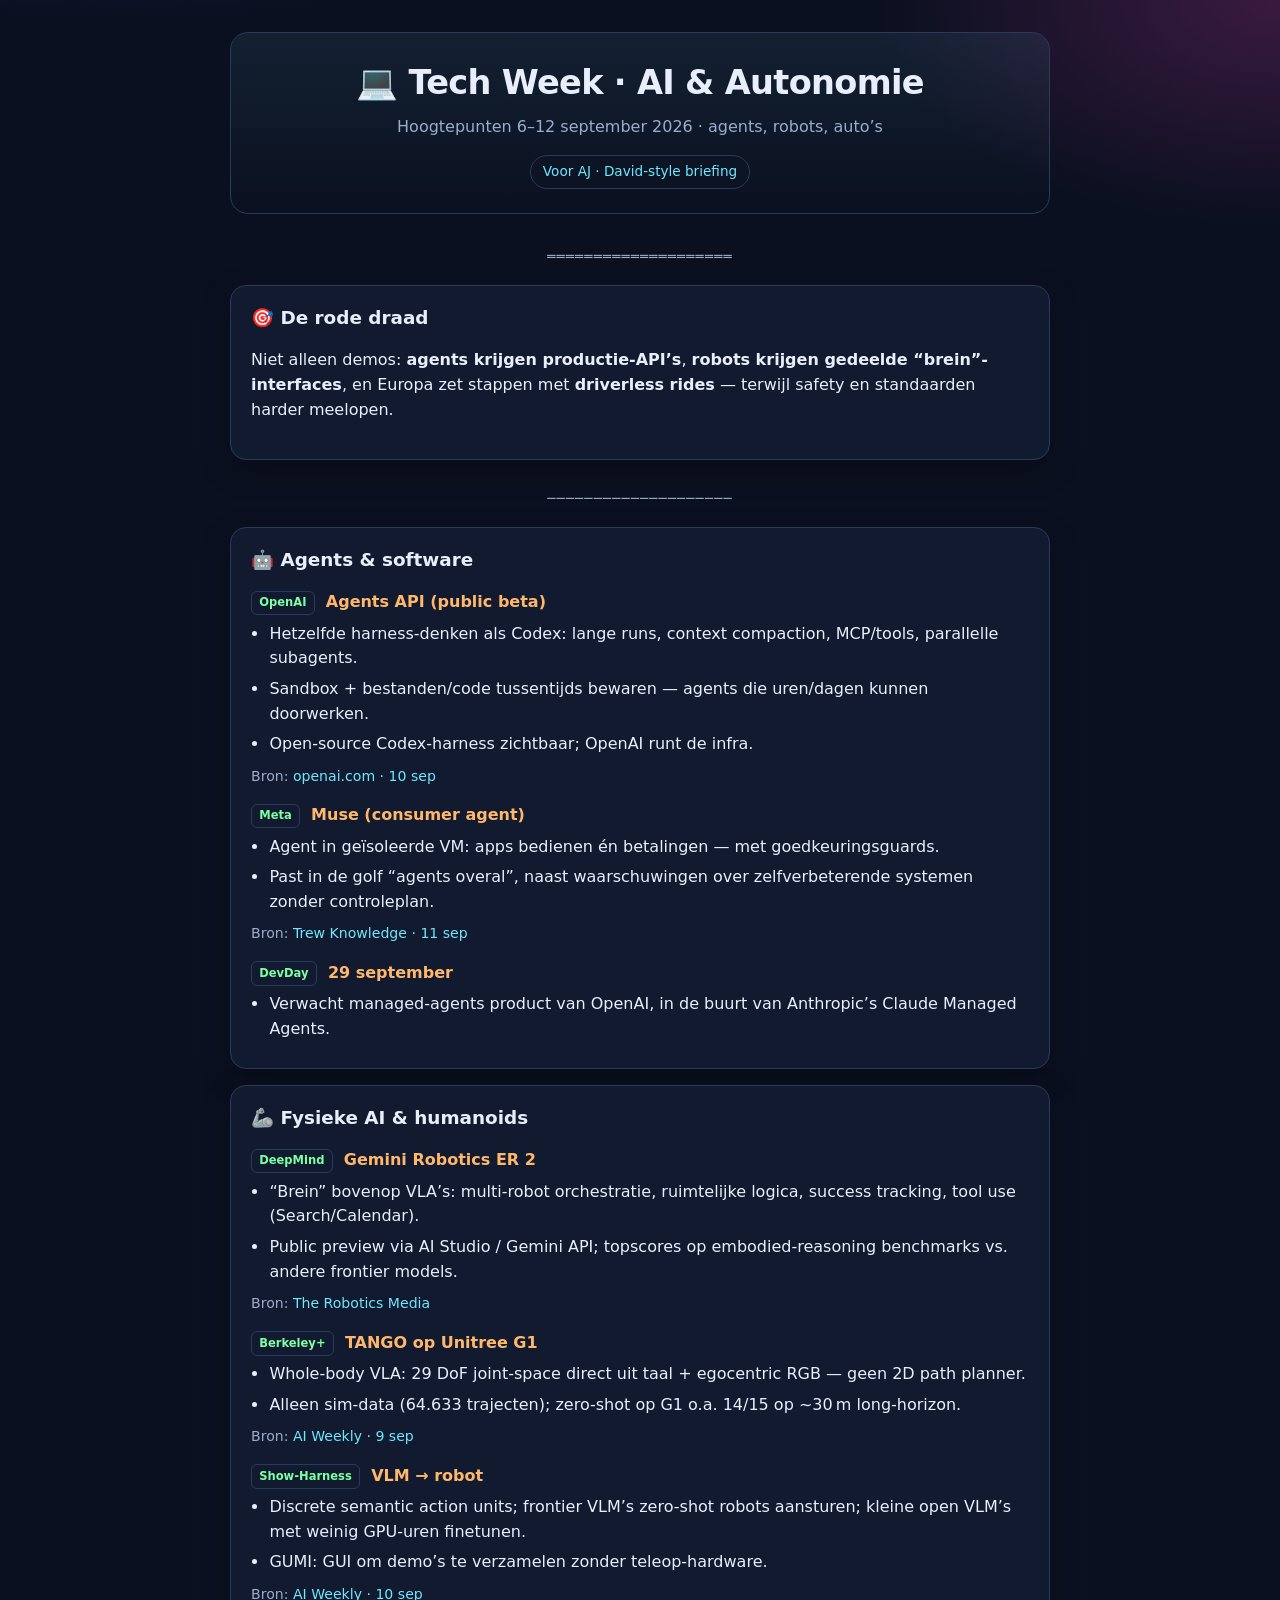
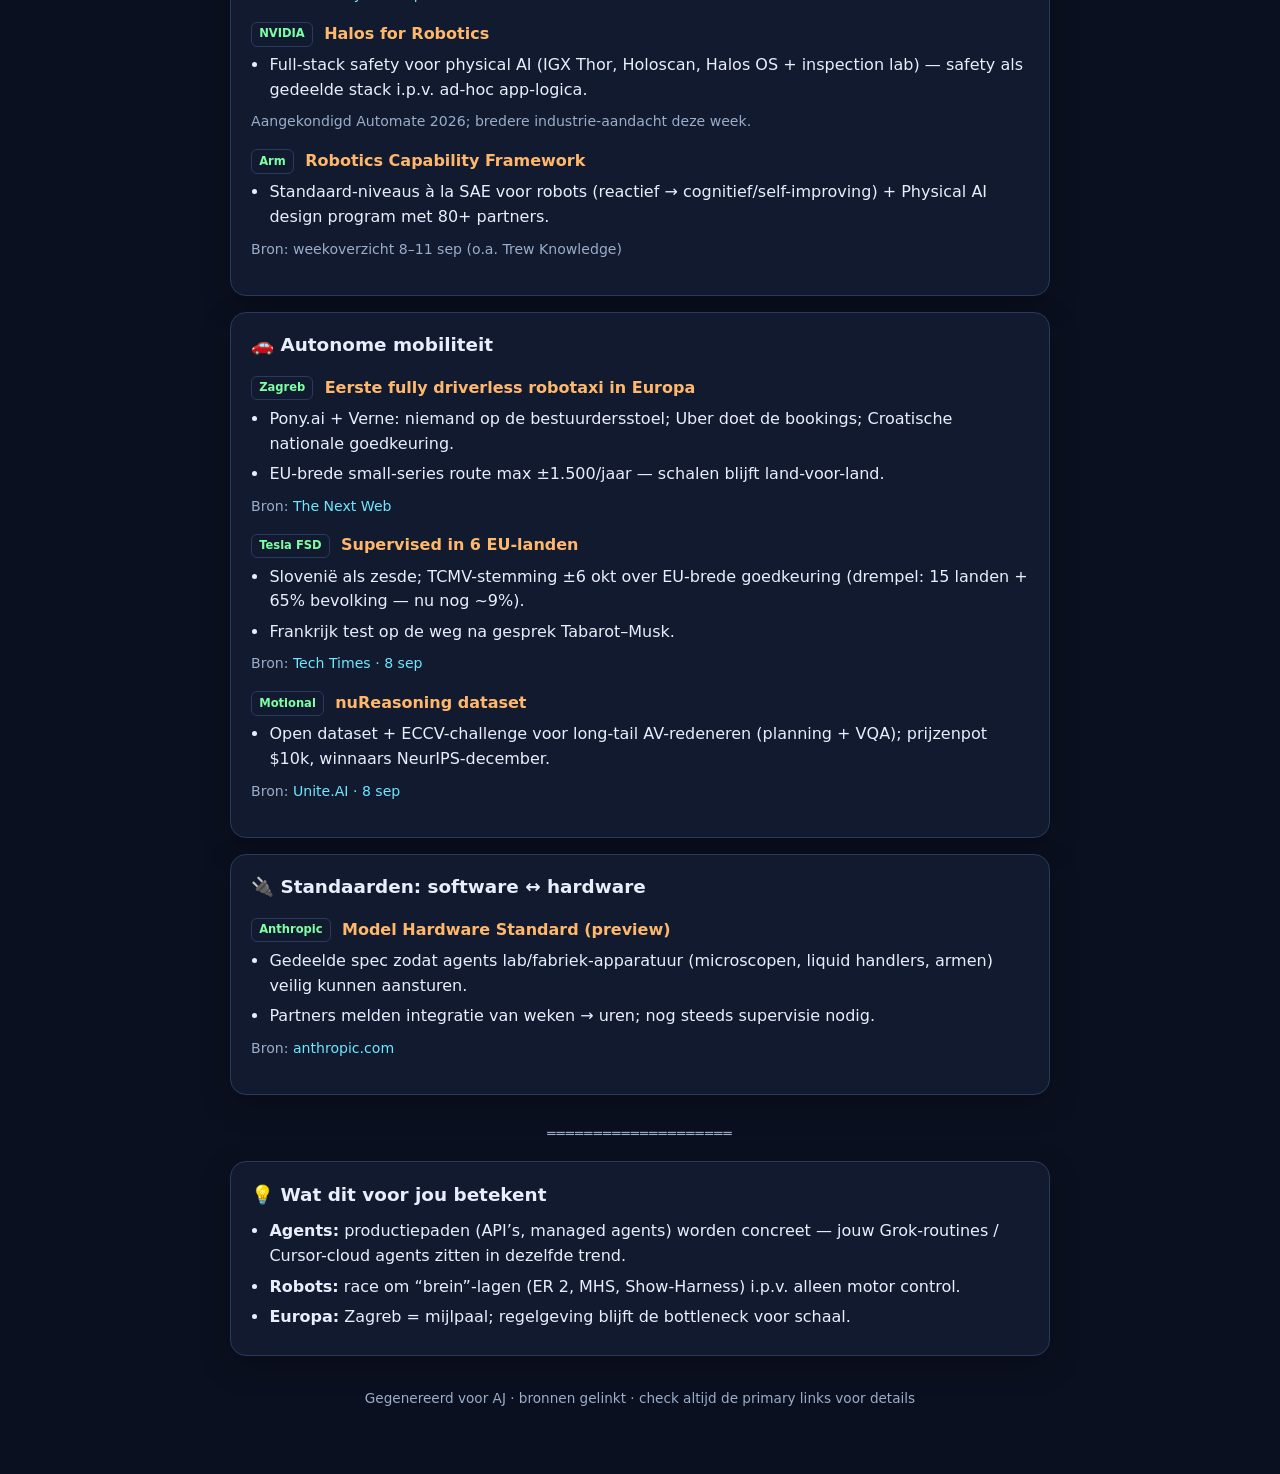
==== index.html @ 061dff33 "Add tech-week briefing page and update README with Pages URL Co-authored-by: Eagle John <ProgramTjan" ====
<!DOCTYPE html>
<html lang="nl">
<head>
  <meta charset="utf-8" />
  <meta name="viewport" content="width=device-width, initial-scale=1" />
  <title>Tech Week · AI & Autonomie · 6–12 sep 2026</title>
  <style>
    :root {
      --bg: #0b1020;
      --card: #121a2f;
      --line: #2a3a5c;
      --text: #e8eefc;
      --muted: #9aadc9;
      --accent: #6ee7ff;
      --warm: #ffb86b;
      --green: #7dffa3;
      --pink: #ff8ec8;
    }
    * { box-sizing: border-box; }
    body {
      margin: 0;
      font-family: "Segoe UI", system-ui, -apple-system, sans-serif;
      background:
        radial-gradient(1200px 600px at 10% -10%, #1a2b55 0%, transparent 55%),
        radial-gradient(900px 500px at 100% 0%, #3a1a40 0%, transparent 45%),
        var(--bg);
      color: var(--text);
      line-height: 1.55;
      padding: 2rem 1rem 4rem;
    }
    .wrap { max-width: 820px; margin: 0 auto; }
    header {
      text-align: center;
      margin-bottom: 2rem;
      padding: 1.5rem 1rem;
      border: 1px solid var(--line);
      border-radius: 18px;
      background: linear-gradient(180deg, rgba(110,231,255,.08), transparent);
    }
    header h1 {
      margin: 0 0 .4rem;
      font-size: clamp(1.5rem, 4vw, 2.1rem);
      letter-spacing: -0.02em;
    }
    header p { margin: 0; color: var(--muted); }
    .pill {
      display: inline-block;
      margin-top: .9rem;
      padding: .35rem .75rem;
      border-radius: 999px;
      border: 1px solid var(--line);
      color: var(--accent);
      font-size: .85rem;
    }
    .divider {
      text-align: center;
      color: var(--muted);
      letter-spacing: .08em;
      margin: 1.75rem 0 1.1rem;
      font-size: .85rem;
      user-select: none;
    }
    section.card {
      background: var(--card);
      border: 1px solid var(--line);
      border-radius: 16px;
      padding: 1.15rem 1.25rem 1.25rem;
      margin-bottom: 1rem;
      box-shadow: 0 10px 30px rgba(0,0,0,.25);
    }
    section.card h2 {
      margin: 0 0 .65rem;
      font-size: 1.15rem;
      display: flex;
      gap: .5rem;
      align-items: center;
    }
    section.card h3 {
      margin: 1rem 0 .35rem;
      font-size: 1rem;
      color: var(--warm);
    }
    ul { margin: .4rem 0 0; padding-left: 1.15rem; }
    li { margin: .35rem 0; }
    .meta {
      color: var(--muted);
      font-size: .88rem;
      margin-top: .55rem;
    }
    a { color: var(--accent); text-decoration: none; }
    a:hover { text-decoration: underline; }
    .tag {
      display: inline-block;
      font-size: .72rem;
      padding: .15rem .45rem;
      border-radius: 6px;
      margin-right: .35rem;
      border: 1px solid var(--line);
      color: var(--green);
      vertical-align: middle;
    }
    footer {
      margin-top: 2rem;
      text-align: center;
      color: var(--muted);
      font-size: .85rem;
    }
    .takeaway {
      border-color: rgba(110,231,255,.35);
      background: linear-gradient(135deg, rgba(110,231,255,.1), rgba(255,142,200,.06));
    }
  </style>
</head>
<body>
  <div class="wrap">
    <header>
      <h1>💻 Tech Week · AI & Autonomie</h1>
      <p>Hoogtepunten 6–12 september 2026 · agents, robots, auto’s</p>
      <div class="pill">Voor AJ · David-style briefing</div>
    </header>

    <div class="divider">════════════════════</div>

    <section class="card takeaway">
      <h2>🎯 De rode draad</h2>
      <p>Niet alleen demos: <strong>agents krijgen productie-API’s</strong>, <strong>robots krijgen gedeelde “brein”-interfaces</strong>, en Europa zet stappen met <strong>driverless rides</strong> — terwijl safety en standaarden harder meelopen.</p>
    </section>

    <div class="divider">────────────────────</div>

    <section class="card">
      <h2>🤖 Agents & software</h2>

      <h3><span class="tag">OpenAI</span> Agents API (public beta)</h3>
      <ul>
        <li>Hetzelfde harness-denken als Codex: lange runs, context compaction, MCP/tools, parallelle subagents.</li>
        <li>Sandbox + bestanden/code tussentijds bewaren — agents die uren/dagen kunnen doorwerken.</li>
        <li>Open-source Codex-harness zichtbaar; OpenAI runt de infra.</li>
      </ul>
      <p class="meta">Bron: <a href="https://openai.com/index/introducing-the-agents-api/" target="_blank" rel="noopener">openai.com · 10 sep</a></p>

      <h3><span class="tag">Meta</span> Muse (consumer agent)</h3>
      <ul>
        <li>Agent in geïsoleerde VM: apps bedienen én betalingen — met goedkeuringsguards.</li>
        <li>Past in de golf “agents overal”, naast waarschuwingen over zelfverbeterende systemen zonder controleplan.</li>
      </ul>
      <p class="meta">Bron: <a href="https://trewknowledge.com/2026/09/11/ai-this-week-agents-everywhere-and-the-people-warning-about-them/" target="_blank" rel="noopener">Trew Knowledge · 11 sep</a></p>

      <h3><span class="tag">DevDay</span> 29 september</h3>
      <ul>
        <li>Verwacht managed-agents product van OpenAI, in de buurt van Anthropic’s Claude Managed Agents.</li>
      </ul>
    </section>

    <section class="card">
      <h2>🦾 Fysieke AI & humanoids</h2>

      <h3><span class="tag">DeepMind</span> Gemini Robotics ER 2</h3>
      <ul>
        <li>“Brein” bovenop VLA’s: multi-robot orchestratie, ruimtelijke logica, success tracking, tool use (Search/Calendar).</li>
        <li>Public preview via AI Studio / Gemini API; topscores op embodied-reasoning benchmarks vs. andere frontier models.</li>
      </ul>
      <p class="meta">Bron: <a href="https://theroboticsmedia.com/article/google-deepmind-gemini-robotics-er-2-embodied-reasoning-multi-robot-orchestration-september-2026" target="_blank" rel="noopener">The Robotics Media</a></p>

      <h3><span class="tag">Berkeley+</span> TANGO op Unitree G1</h3>
      <ul>
        <li>Whole-body VLA: 29 DoF joint-space direct uit taal + egocentric RGB — geen 2D path planner.</li>
        <li>Alleen sim-data (64.633 trajecten); zero-shot op G1 o.a. 14/15 op ~30 m long-horizon.</li>
      </ul>
      <p class="meta">Bron: <a href="https://aiweekly.co/alerts/berkeleys-tango-ships-29-dof-humanoid-vla-on-unitree-g1" target="_blank" rel="noopener">AI Weekly · 9 sep</a></p>

      <h3><span class="tag">Show-Harness</span> VLM → robot</h3>
      <ul>
        <li>Discrete semantic action units; frontier VLM’s zero-shot robots aansturen; kleine open VLM’s met weinig GPU-uren finetunen.</li>
        <li>GUMI: GUI om demo’s te verzamelen zonder teleop-hardware.</li>
      </ul>
      <p class="meta">Bron: <a href="https://aiweekly.co/alerts/show-harness-lets-frontier-vlms-drive-robots-zero-shot" target="_blank" rel="noopener">AI Weekly · 10 sep</a></p>

      <h3><span class="tag">NVIDIA</span> Halos for Robotics</h3>
      <ul>
        <li>Full-stack safety voor physical AI (IGX Thor, Holoscan, Halos OS + inspection lab) — safety als gedeelde stack i.p.v. ad-hoc app-logica.</li>
      </ul>
      <p class="meta">Aangekondigd Automate 2026; bredere industrie-aandacht deze week.</p>

      <h3><span class="tag">Arm</span> Robotics Capability Framework</h3>
      <ul>
        <li>Standaard-niveaus à la SAE voor robots (reactief → cognitief/self-improving) + Physical AI design program met 80+ partners.</li>
      </ul>
      <p class="meta">Bron: weekoverzicht 8–11 sep (o.a. Trew Knowledge)</p>
    </section>

    <section class="card">
      <h2>🚗 Autonome mobiliteit</h2>

      <h3><span class="tag">Zagreb</span> Eerste fully driverless robotaxi in Europa</h3>
      <ul>
        <li>Pony.ai + Verne: niemand op de bestuurdersstoel; Uber doet de bookings; Croatische nationale goedkeuring.</li>
        <li>EU-brede small-series route max ±1.500/jaar — schalen blijft land-voor-land.</li>
      </ul>
      <p class="meta">Bron: <a href="https://thenextweb.com/news/europes-first-truly-driverless-robotaxi-is-running-in-croatia-on-chinese-software" target="_blank" rel="noopener">The Next Web</a></p>

      <h3><span class="tag">Tesla FSD</span> Supervised in 6 EU-landen</h3>
      <ul>
        <li>Slovenië als zesde; TCMV-stemming ±6 okt over EU-brede goedkeuring (drempel: 15 landen + 65% bevolking — nu nog ~9%).</li>
        <li>Frankrijk test op de weg na gesprek Tabarot–Musk.</li>
      </ul>
      <p class="meta">Bron: <a href="https://www.techtimes.com/articles/327034/20260908/tesla-full-self-driving-clears-six-eu-nations-speed-offset-fight-could-kill-october-vote.htm" target="_blank" rel="noopener">Tech Times · 8 sep</a></p>

      <h3><span class="tag">Motional</span> nuReasoning dataset</h3>
      <ul>
        <li>Open dataset + ECCV-challenge voor long-tail AV-redeneren (planning + VQA); prijzenpot $10k, winnaars NeurIPS-december.</li>
      </ul>
      <p class="meta">Bron: <a href="https://www.unite.ai/motional-releases-nureasoning-dataset-and-launches-eccv-challenge/" target="_blank" rel="noopener">Unite.AI · 8 sep</a></p>
    </section>

    <section class="card">
      <h2>🔌 Standaarden: software ↔ hardware</h2>
      <h3><span class="tag">Anthropic</span> Model Hardware Standard (preview)</h3>
      <ul>
        <li>Gedeelde spec zodat agents lab/fabriek-apparatuur (microscopen, liquid handlers, armen) veilig kunnen aansturen.</li>
        <li>Partners melden integratie van weken → uren; nog steeds supervisie nodig.</li>
      </ul>
      <p class="meta">Bron: <a href="https://www.anthropic.com/news/model-hardware-standard-research-preview" target="_blank" rel="noopener">anthropic.com</a></p>
    </section>

    <div class="divider">════════════════════</div>

    <section class="card takeaway">
      <h2>💡 Wat dit voor jou betekent</h2>
      <ul>
        <li><strong>Agents:</strong> productiepaden (API’s, managed agents) worden concreet — jouw Grok-routines / Cursor-cloud agents zitten in dezelfde trend.</li>
        <li><strong>Robots:</strong> race om “brein”-lagen (ER 2, MHS, Show-Harness) i.p.v. alleen motor control.</li>
        <li><strong>Europa:</strong> Zagreb = mijlpaal; regelgeving blijft de bottleneck voor schaal.</li>
      </ul>
    </section>

    <footer>
      Gegenereerd voor AJ · bronnen gelinkt · check altijd de primary links voor details
    </footer>
  </div>
</body>
</html>
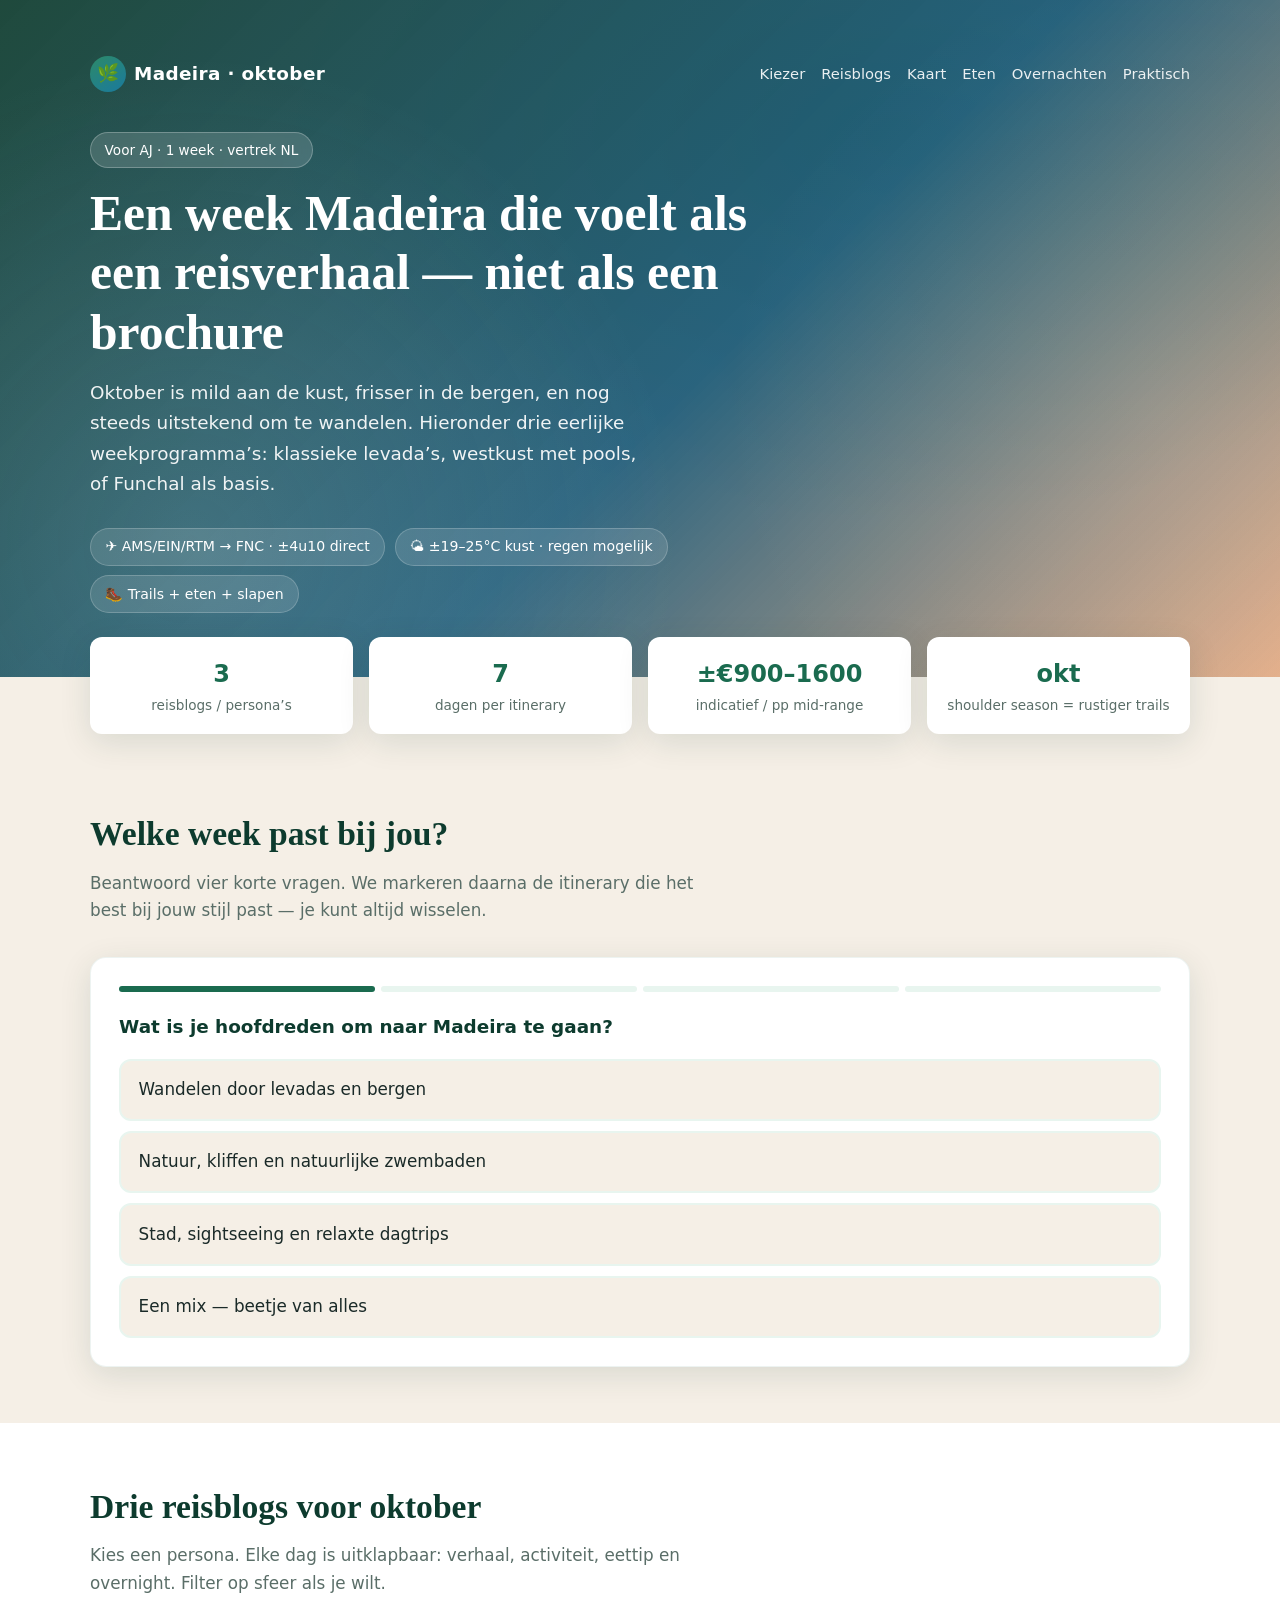
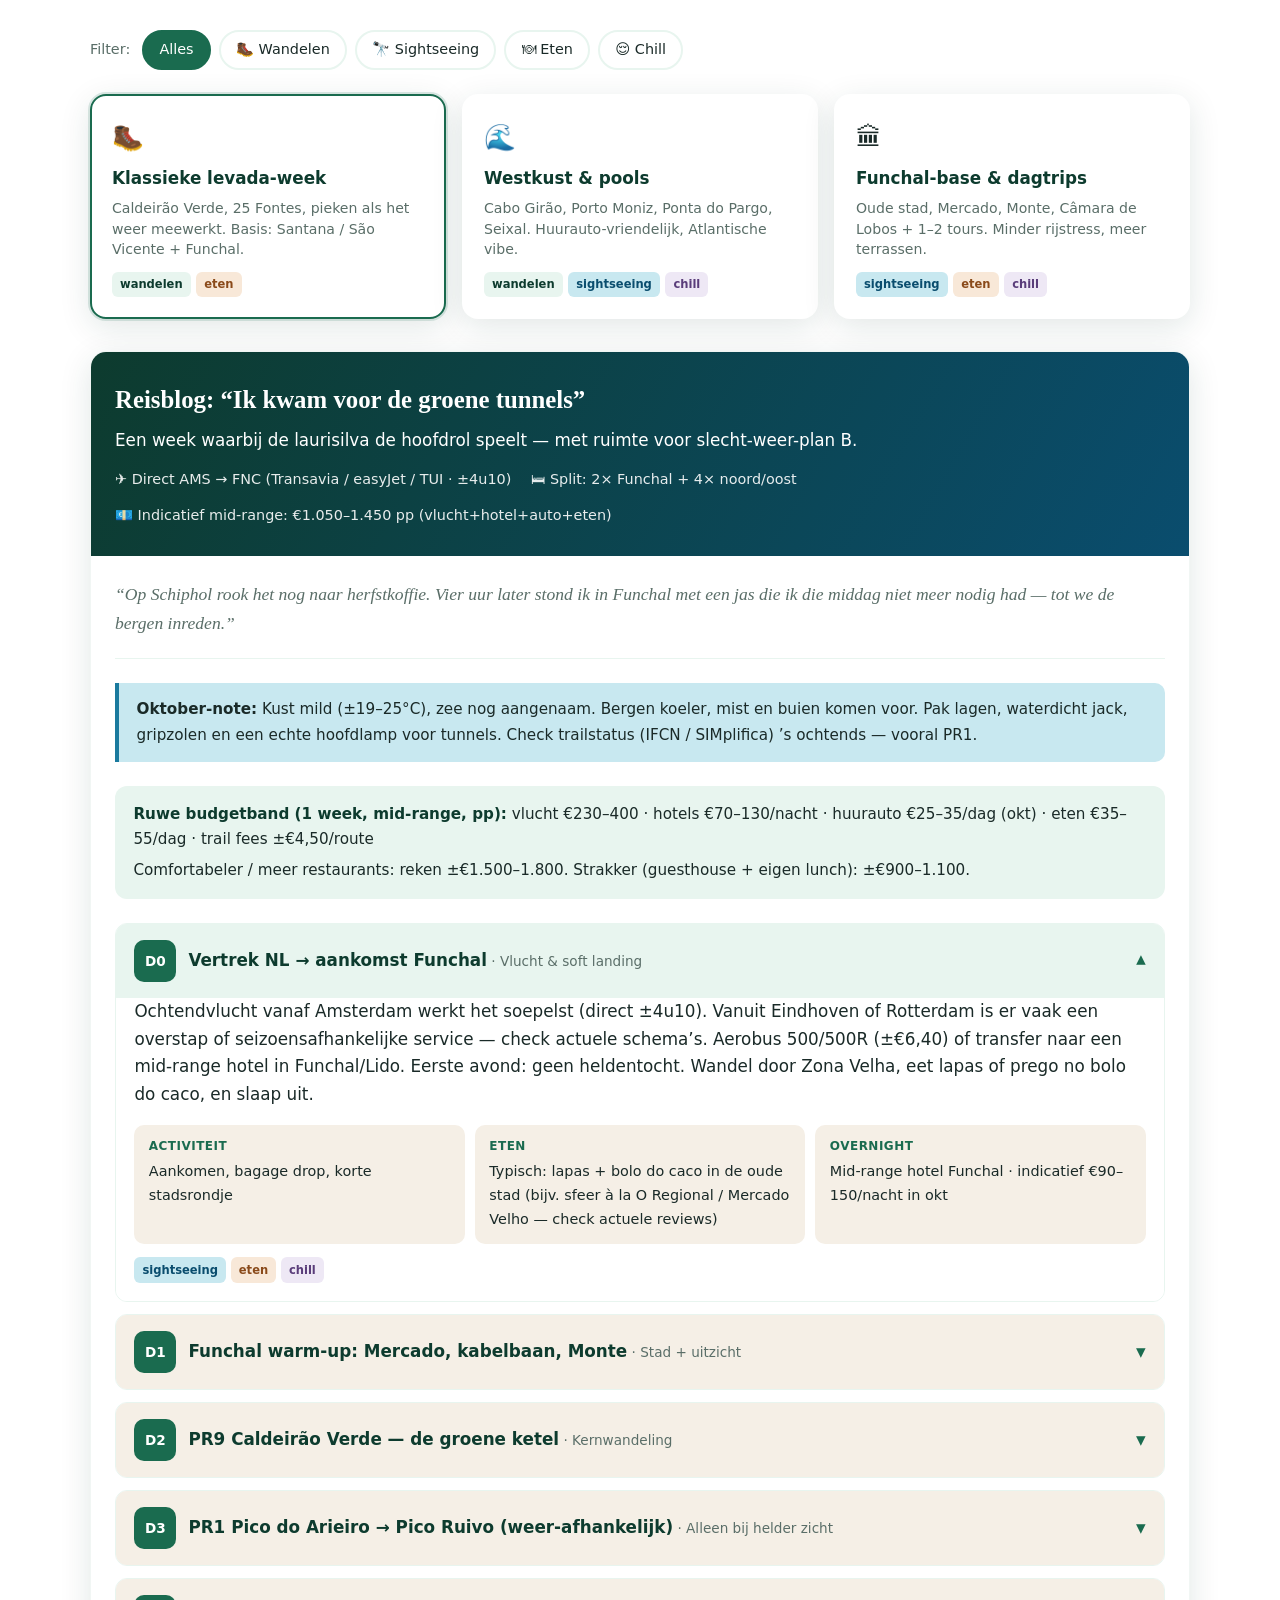
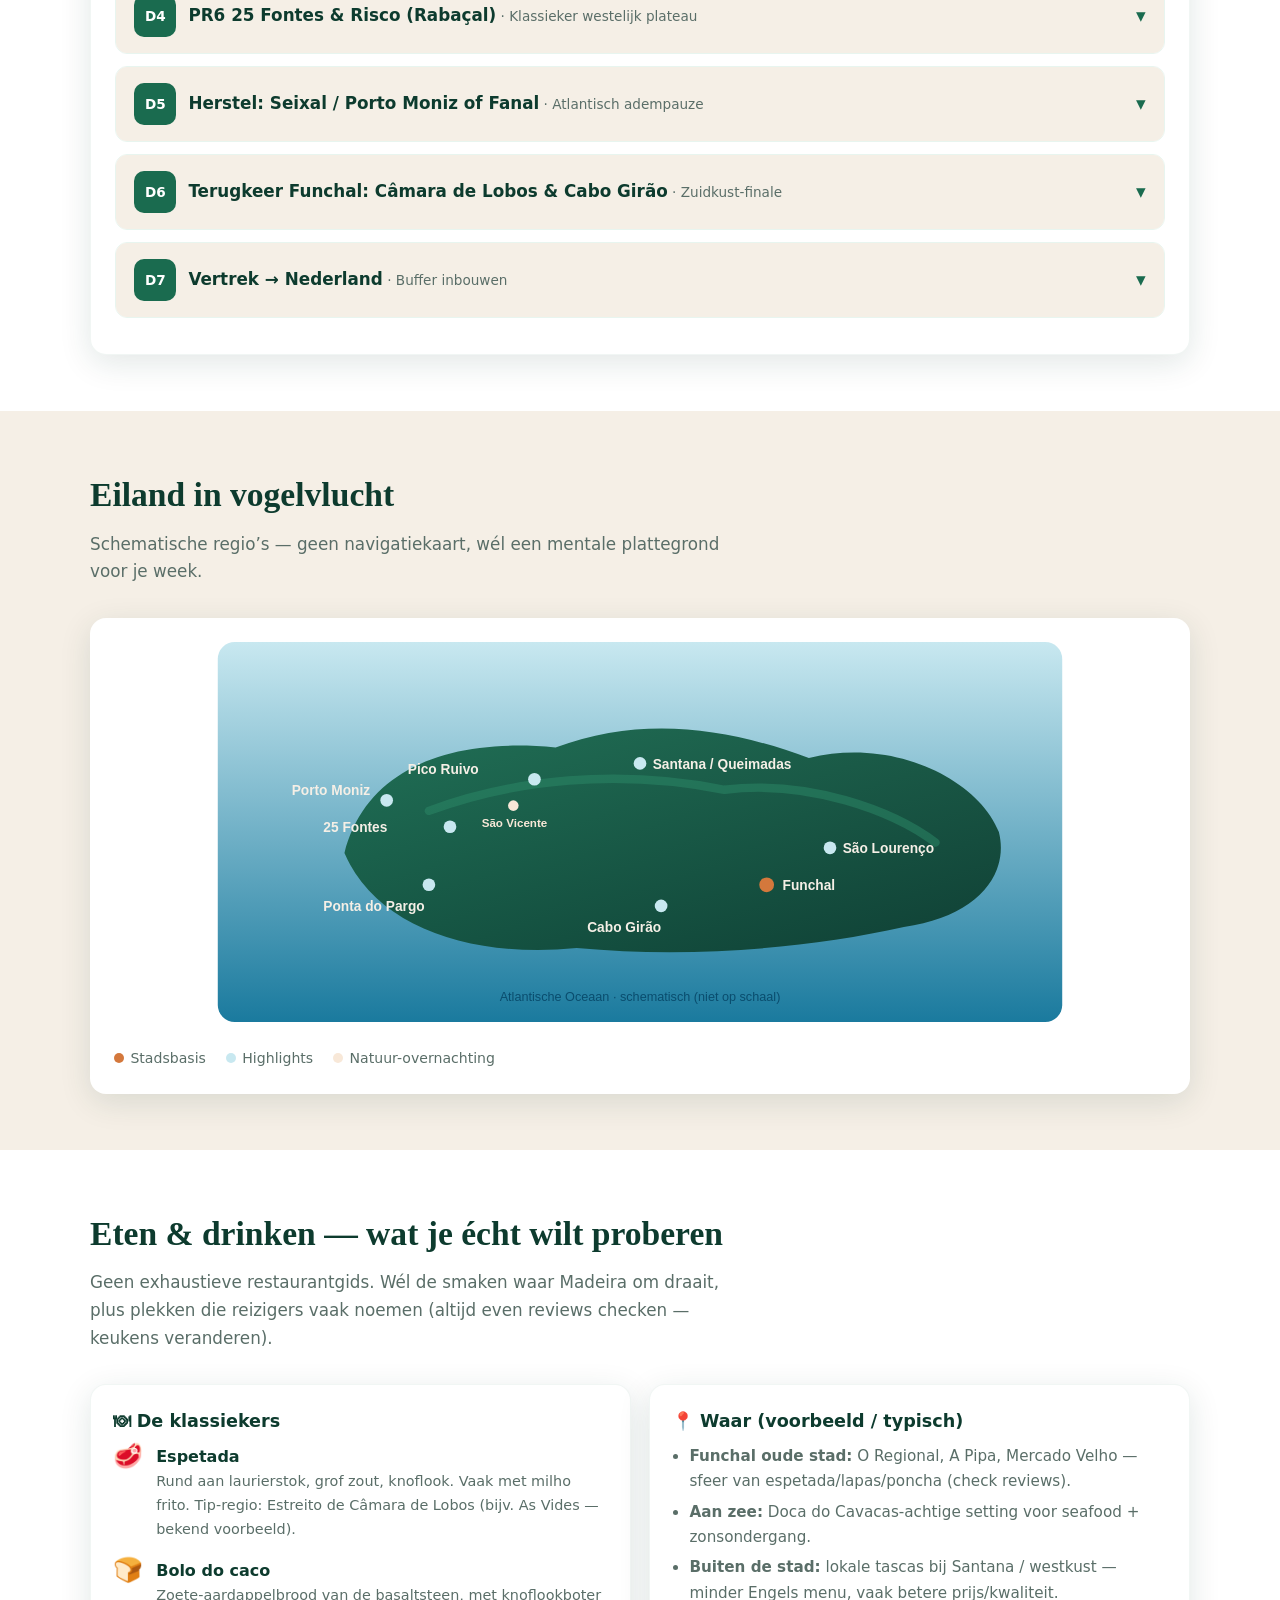
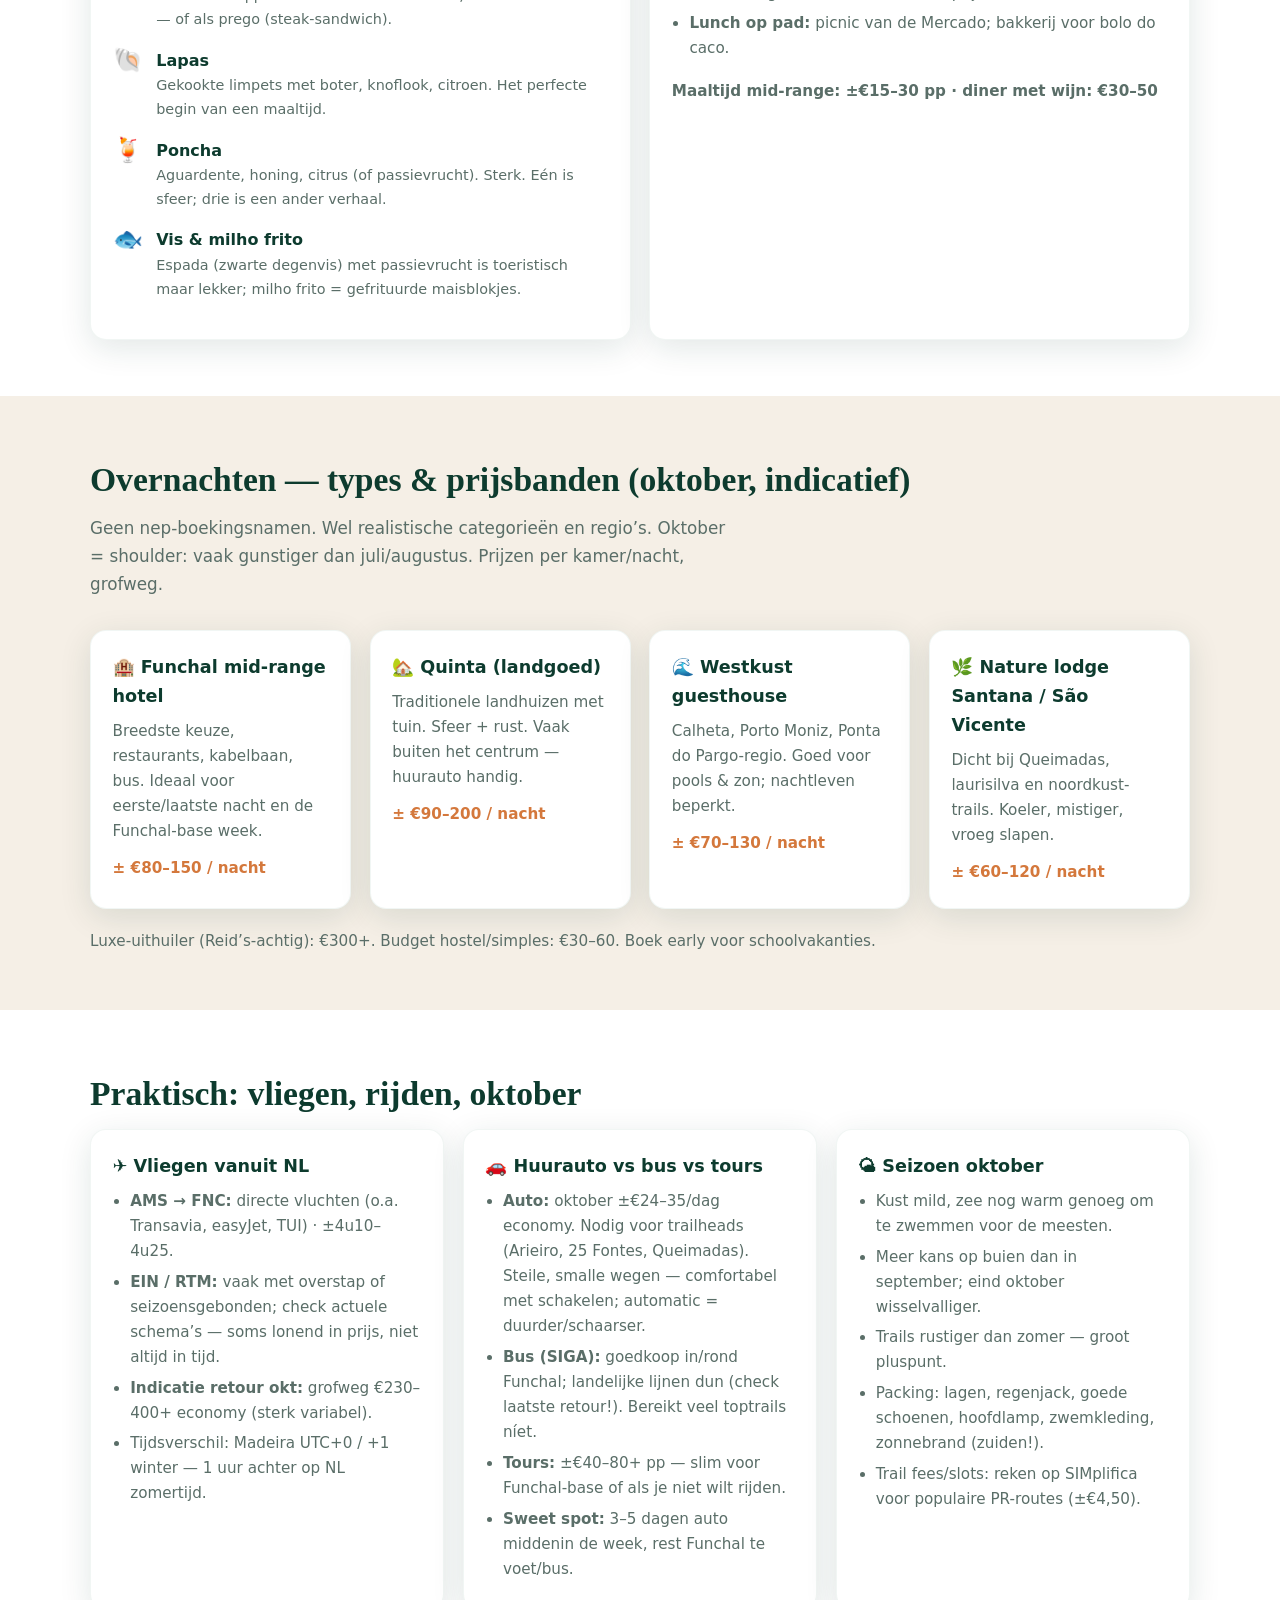
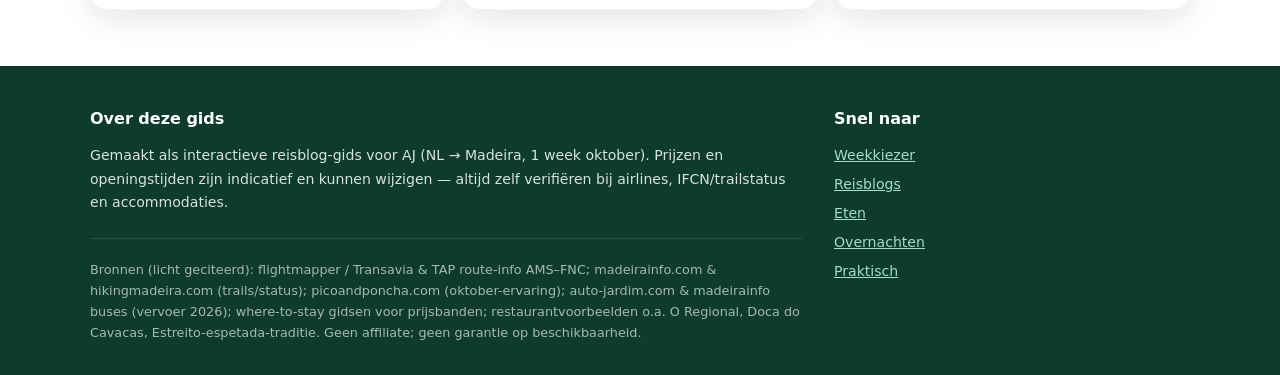
==== commit 04eb4370: "Replace tech-week briefing with Madeira oktober reisblogs - Overwrite index.html with Dutch interact" ====
--- a/index.html
+++ b/index.html
@@ -3,240 +3,757 @@
 <head>
   <meta charset="utf-8" />
   <meta name="viewport" content="width=device-width, initial-scale=1" />
-  <title>Tech Week · AI & Autonomie · 6–12 sep 2026</title>
-  <style>
-    :root {
-      --bg: #0b1020;
-      --card: #121a2f;
-      --line: #2a3a5c;
-      --text: #e8eefc;
-      --muted: #9aadc9;
-      --accent: #6ee7ff;
-      --warm: #ffb86b;
-      --green: #7dffa3;
-      --pink: #ff8ec8;
-    }
-    * { box-sizing: border-box; }
-    body {
-      margin: 0;
-      font-family: "Segoe UI", system-ui, -apple-system, sans-serif;
-      background:
-        radial-gradient(1200px 600px at 10% -10%, #1a2b55 0%, transparent 55%),
-        radial-gradient(900px 500px at 100% 0%, #3a1a40 0%, transparent 45%),
-        var(--bg);
-      color: var(--text);
-      line-height: 1.55;
-      padding: 2rem 1rem 4rem;
-    }
-    .wrap { max-width: 820px; margin: 0 auto; }
-    header {
-      text-align: center;
-      margin-bottom: 2rem;
-      padding: 1.5rem 1rem;
-      border: 1px solid var(--line);
-      border-radius: 18px;
-      background: linear-gradient(180deg, rgba(110,231,255,.08), transparent);
-    }
-    header h1 {
-      margin: 0 0 .4rem;
-      font-size: clamp(1.5rem, 4vw, 2.1rem);
-      letter-spacing: -0.02em;
-    }
-    header p { margin: 0; color: var(--muted); }
-    .pill {
-      display: inline-block;
-      margin-top: .9rem;
-      padding: .35rem .75rem;
-      border-radius: 999px;
-      border: 1px solid var(--line);
-      color: var(--accent);
-      font-size: .85rem;
-    }
-    .divider {
-      text-align: center;
-      color: var(--muted);
-      letter-spacing: .08em;
-      margin: 1.75rem 0 1.1rem;
-      font-size: .85rem;
-      user-select: none;
-    }
-    section.card {
-      background: var(--card);
-      border: 1px solid var(--line);
-      border-radius: 16px;
-      padding: 1.15rem 1.25rem 1.25rem;
-      margin-bottom: 1rem;
-      box-shadow: 0 10px 30px rgba(0,0,0,.25);
-    }
-    section.card h2 {
-      margin: 0 0 .65rem;
-      font-size: 1.15rem;
-      display: flex;
-      gap: .5rem;
-      align-items: center;
-    }
-    section.card h3 {
-      margin: 1rem 0 .35rem;
-      font-size: 1rem;
-      color: var(--warm);
-    }
-    ul { margin: .4rem 0 0; padding-left: 1.15rem; }
-    li { margin: .35rem 0; }
-    .meta {
-      color: var(--muted);
-      font-size: .88rem;
-      margin-top: .55rem;
-    }
-    a { color: var(--accent); text-decoration: none; }
-    a:hover { text-decoration: underline; }
-    .tag {
-      display: inline-block;
-      font-size: .72rem;
-      padding: .15rem .45rem;
-      border-radius: 6px;
-      margin-right: .35rem;
-      border: 1px solid var(--line);
-      color: var(--green);
-      vertical-align: middle;
-    }
-    footer {
-      margin-top: 2rem;
-      text-align: center;
-      color: var(--muted);
-      font-size: .85rem;
-    }
-    .takeaway {
-      border-color: rgba(110,231,255,.35);
-      background: linear-gradient(135deg, rgba(110,231,255,.1), rgba(255,142,200,.06));
-    }
-  </style>
+  <title>Madeira in oktober — reisblogs voor AJ</title>
+  <meta name="description" content="Interactieve reisgids voor een week Madeira in oktober: levada’s, westkust, Funchal-base. Vanuit Nederland, met eten, overnachten en praktisch advies." />
+  <link rel="stylesheet" href="styles.css" />
 </head>
 <body>
+  <header class="hero">
+    <div class="wrap">
+      <nav class="nav" aria-label="Hoofdnavigatie">
+        <div class="logo">
+          <span class="logo-mark" aria-hidden="true">🌿</span>
+          Madeira · oktober
+        </div>
+        <ul class="nav-links">
+          <li><a href="#kiezer">Kiezer</a></li>
+          <li><a href="#reizen">Reisblogs</a></li>
+          <li><a href="#kaart">Kaart</a></li>
+          <li><a href="#eten">Eten</a></li>
+          <li><a href="#overnachten">Overnachten</a></li>
+          <li><a href="#praktisch">Praktisch</a></li>
+        </ul>
+      </nav>
+      <div class="hero-content">
+        <span class="eyebrow">Voor AJ · 1 week · vertrek NL</span>
+        <h1>Een week Madeira die voelt als een reisverhaal — niet als een brochure</h1>
+        <p class="hero-lead">
+          Oktober is mild aan de kust, frisser in de bergen, en nog steeds uitstekend om te wandelen.
+          Hieronder drie eerlijke weekprogramma’s: klassieke levada’s, westkust met pools, of Funchal als basis.
+        </p>
+        <div class="hero-meta">
+          <span class="pill">✈ AMS/EIN/RTM → FNC · ±4u10 direct</span>
+          <span class="pill">🌤 ±19–25°C kust · regen mogelijk</span>
+          <span class="pill">🥾 Trails + eten + slapen</span>
+        </div>
+      </div>
+    </div>
+  </header>
+
   <div class="wrap">
-    <header>
-      <h1>💻 Tech Week · AI & Autonomie</h1>
-      <p>Hoogtepunten 6–12 september 2026 · agents, robots, auto’s</p>
-      <div class="pill">Voor AJ · David-style briefing</div>
-    </header>
-
-    <div class="divider">════════════════════</div>
-
-    <section class="card takeaway">
-      <h2>🎯 De rode draad</h2>
-      <p>Niet alleen demos: <strong>agents krijgen productie-API’s</strong>, <strong>robots krijgen gedeelde “brein”-interfaces</strong>, en Europa zet stappen met <strong>driverless rides</strong> — terwijl safety en standaarden harder meelopen.</p>
-    </section>
-
-    <div class="divider">────────────────────</div>
-
-    <section class="card">
-      <h2>🤖 Agents & software</h2>
-
-      <h3><span class="tag">OpenAI</span> Agents API (public beta)</h3>
-      <ul>
-        <li>Hetzelfde harness-denken als Codex: lange runs, context compaction, MCP/tools, parallelle subagents.</li>
-        <li>Sandbox + bestanden/code tussentijds bewaren — agents die uren/dagen kunnen doorwerken.</li>
-        <li>Open-source Codex-harness zichtbaar; OpenAI runt de infra.</li>
-      </ul>
-      <p class="meta">Bron: <a href="https://openai.com/index/introducing-the-agents-api/" target="_blank" rel="noopener">openai.com · 10 sep</a></p>
-
-      <h3><span class="tag">Meta</span> Muse (consumer agent)</h3>
-      <ul>
-        <li>Agent in geïsoleerde VM: apps bedienen én betalingen — met goedkeuringsguards.</li>
-        <li>Past in de golf “agents overal”, naast waarschuwingen over zelfverbeterende systemen zonder controleplan.</li>
-      </ul>
-      <p class="meta">Bron: <a href="https://trewknowledge.com/2026/09/11/ai-this-week-agents-everywhere-and-the-people-warning-about-them/" target="_blank" rel="noopener">Trew Knowledge · 11 sep</a></p>
-
-      <h3><span class="tag">DevDay</span> 29 september</h3>
-      <ul>
-        <li>Verwacht managed-agents product van OpenAI, in de buurt van Anthropic’s Claude Managed Agents.</li>
-      </ul>
-    </section>
-
-    <section class="card">
-      <h2>🦾 Fysieke AI & humanoids</h2>
-
-      <h3><span class="tag">DeepMind</span> Gemini Robotics ER 2</h3>
-      <ul>
-        <li>“Brein” bovenop VLA’s: multi-robot orchestratie, ruimtelijke logica, success tracking, tool use (Search/Calendar).</li>
-        <li>Public preview via AI Studio / Gemini API; topscores op embodied-reasoning benchmarks vs. andere frontier models.</li>
-      </ul>
-      <p class="meta">Bron: <a href="https://theroboticsmedia.com/article/google-deepmind-gemini-robotics-er-2-embodied-reasoning-multi-robot-orchestration-september-2026" target="_blank" rel="noopener">The Robotics Media</a></p>
-
-      <h3><span class="tag">Berkeley+</span> TANGO op Unitree G1</h3>
-      <ul>
-        <li>Whole-body VLA: 29 DoF joint-space direct uit taal + egocentric RGB — geen 2D path planner.</li>
-        <li>Alleen sim-data (64.633 trajecten); zero-shot op G1 o.a. 14/15 op ~30 m long-horizon.</li>
-      </ul>
-      <p class="meta">Bron: <a href="https://aiweekly.co/alerts/berkeleys-tango-ships-29-dof-humanoid-vla-on-unitree-g1" target="_blank" rel="noopener">AI Weekly · 9 sep</a></p>
-
-      <h3><span class="tag">Show-Harness</span> VLM → robot</h3>
-      <ul>
-        <li>Discrete semantic action units; frontier VLM’s zero-shot robots aansturen; kleine open VLM’s met weinig GPU-uren finetunen.</li>
-        <li>GUMI: GUI om demo’s te verzamelen zonder teleop-hardware.</li>
-      </ul>
-      <p class="meta">Bron: <a href="https://aiweekly.co/alerts/show-harness-lets-frontier-vlms-drive-robots-zero-shot" target="_blank" rel="noopener">AI Weekly · 10 sep</a></p>
-
-      <h3><span class="tag">NVIDIA</span> Halos for Robotics</h3>
-      <ul>
-        <li>Full-stack safety voor physical AI (IGX Thor, Holoscan, Halos OS + inspection lab) — safety als gedeelde stack i.p.v. ad-hoc app-logica.</li>
-      </ul>
-      <p class="meta">Aangekondigd Automate 2026; bredere industrie-aandacht deze week.</p>
-
-      <h3><span class="tag">Arm</span> Robotics Capability Framework</h3>
-      <ul>
-        <li>Standaard-niveaus à la SAE voor robots (reactief → cognitief/self-improving) + Physical AI design program met 80+ partners.</li>
-      </ul>
-      <p class="meta">Bron: weekoverzicht 8–11 sep (o.a. Trew Knowledge)</p>
-    </section>
-
-    <section class="card">
-      <h2>🚗 Autonome mobiliteit</h2>
-
-      <h3><span class="tag">Zagreb</span> Eerste fully driverless robotaxi in Europa</h3>
-      <ul>
-        <li>Pony.ai + Verne: niemand op de bestuurdersstoel; Uber doet de bookings; Croatische nationale goedkeuring.</li>
-        <li>EU-brede small-series route max ±1.500/jaar — schalen blijft land-voor-land.</li>
-      </ul>
-      <p class="meta">Bron: <a href="https://thenextweb.com/news/europes-first-truly-driverless-robotaxi-is-running-in-croatia-on-chinese-software" target="_blank" rel="noopener">The Next Web</a></p>
-
-      <h3><span class="tag">Tesla FSD</span> Supervised in 6 EU-landen</h3>
-      <ul>
-        <li>Slovenië als zesde; TCMV-stemming ±6 okt over EU-brede goedkeuring (drempel: 15 landen + 65% bevolking — nu nog ~9%).</li>
-        <li>Frankrijk test op de weg na gesprek Tabarot–Musk.</li>
-      </ul>
-      <p class="meta">Bron: <a href="https://www.techtimes.com/articles/327034/20260908/tesla-full-self-driving-clears-six-eu-nations-speed-offset-fight-could-kill-october-vote.htm" target="_blank" rel="noopener">Tech Times · 8 sep</a></p>
-
-      <h3><span class="tag">Motional</span> nuReasoning dataset</h3>
-      <ul>
-        <li>Open dataset + ECCV-challenge voor long-tail AV-redeneren (planning + VQA); prijzenpot $10k, winnaars NeurIPS-december.</li>
-      </ul>
-      <p class="meta">Bron: <a href="https://www.unite.ai/motional-releases-nureasoning-dataset-and-launches-eccv-challenge/" target="_blank" rel="noopener">Unite.AI · 8 sep</a></p>
-    </section>
-
-    <section class="card">
-      <h2>🔌 Standaarden: software ↔ hardware</h2>
-      <h3><span class="tag">Anthropic</span> Model Hardware Standard (preview)</h3>
-      <ul>
-        <li>Gedeelde spec zodat agents lab/fabriek-apparatuur (microscopen, liquid handlers, armen) veilig kunnen aansturen.</li>
-        <li>Partners melden integratie van weken → uren; nog steeds supervisie nodig.</li>
-      </ul>
-      <p class="meta">Bron: <a href="https://www.anthropic.com/news/model-hardware-standard-research-preview" target="_blank" rel="noopener">anthropic.com</a></p>
-    </section>
-
-    <div class="divider">════════════════════</div>
-
-    <section class="card takeaway">
-      <h2>💡 Wat dit voor jou betekent</h2>
-      <ul>
-        <li><strong>Agents:</strong> productiepaden (API’s, managed agents) worden concreet — jouw Grok-routines / Cursor-cloud agents zitten in dezelfde trend.</li>
-        <li><strong>Robots:</strong> race om “brein”-lagen (ER 2, MHS, Show-Harness) i.p.v. alleen motor control.</li>
-        <li><strong>Europa:</strong> Zagreb = mijlpaal; regelgeving blijft de bottleneck voor schaal.</li>
-      </ul>
-    </section>
-
-    <footer>
-      Gegenereerd voor AJ · bronnen gelinkt · check altijd de primary links voor details
-    </footer>
+    <div class="highlights" aria-label="Kerncijfers">
+      <div class="hl-card"><div class="num">3</div><div class="lbl">reisblogs / persona’s</div></div>
+      <div class="hl-card"><div class="num">7</div><div class="lbl">dagen per itinerary</div></div>
+      <div class="hl-card"><div class="num">±€900–1600</div><div class="lbl">indicatief / pp mid-range</div></div>
+      <div class="hl-card"><div class="num">okt</div><div class="lbl">shoulder season = rustiger trails</div></div>
+    </div>
   </div>
+
+  <!-- KIEZER -->
+  <section id="kiezer">
+    <div class="wrap">
+      <h2>Welke week past bij jou?</h2>
+      <p class="section-intro">Beantwoord vier korte vragen. We markeren daarna de itinerary die het best bij jouw stijl past — je kunt altijd wisselen.</p>
+      <div class="quiz" id="quiz">
+        <div class="quiz-progress" id="quiz-progress" aria-hidden="true"></div>
+        <div class="quiz-body">
+          <p class="quiz-q" id="quiz-question"></p>
+          <div class="quiz-opts" id="quiz-opts" role="group" aria-labelledby="quiz-question"></div>
+        </div>
+        <div class="quiz-result" id="quiz-result">
+          <h3 id="quiz-result-title"></h3>
+          <p id="quiz-result-text"></p>
+          <button type="button" class="btn btn-primary" data-goto>Bekijk deze week →</button>
+          <button type="button" class="btn btn-ghost" id="quiz-reset" style="margin-left:0.5rem">Opnieuw</button>
+        </div>
+      </div>
+    </div>
+  </section>
+
+  <!-- REISBLOGS -->
+  <section id="reizen" class="section-alt">
+    <div class="wrap">
+      <h2>Drie reisblogs voor oktober</h2>
+      <p class="section-intro">Kies een persona. Elke dag is uitklapbaar: verhaal, activiteit, eettip en overnight. Filter op sfeer als je wilt.</p>
+
+      <div class="filters" role="group" aria-label="Filter dagen">
+        <span class="filter-label">Filter:</span>
+        <button type="button" class="chip active" data-filter="all">Alles</button>
+        <button type="button" class="chip" data-filter="wandelen">🥾 Wandelen</button>
+        <button type="button" class="chip" data-filter="sightseeing">🔭 Sightseeing</button>
+        <button type="button" class="chip" data-filter="eten">🍽 Eten</button>
+        <button type="button" class="chip" data-filter="chill">😌 Chill</button>
+      </div>
+
+      <div class="itinerary-tabs" role="tablist" aria-label="Kies itinerary">
+        <button type="button" class="itin-card active" role="tab" data-itin="levada" aria-selected="true" tabindex="0">
+          <div class="itin-icon" aria-hidden="true">🥾</div>
+          <h3>Klassieke levada-week</h3>
+          <p>Caldeirão Verde, 25 Fontes, pieken als het weer meewerkt. Basis: Santana / São Vicente + Funchal.</p>
+          <div class="itin-tags"><span class="tag">wandelen</span><span class="tag eten">eten</span></div>
+        </button>
+        <button type="button" class="itin-card" role="tab" data-itin="west" aria-selected="false" tabindex="0">
+          <div class="itin-icon" aria-hidden="true">🌊</div>
+          <h3>Westkust &amp; pools</h3>
+          <p>Cabo Girão, Porto Moniz, Ponta do Pargo, Seixal. Huurauto-vriendelijk, Atlantische vibe.</p>
+          <div class="itin-tags"><span class="tag">wandelen</span><span class="tag sightseeing">sightseeing</span><span class="tag chill">chill</span></div>
+        </button>
+        <button type="button" class="itin-card" role="tab" data-itin="funchal" aria-selected="false" tabindex="0">
+          <div class="itin-icon" aria-hidden="true">🏛</div>
+          <h3>Funchal-base &amp; dagtrips</h3>
+          <p>Oude stad, Mercado, Monte, Câmara de Lobos + 1–2 tours. Minder rijstress, meer terrassen.</p>
+          <div class="itin-tags"><span class="tag sightseeing">sightseeing</span><span class="tag eten">eten</span><span class="tag chill">chill</span></div>
+        </button>
+      </div>
+
+      <!-- BLOG 1: LEVADA -->
+      <article class="blog-panel active" id="blog-levada" role="tabpanel">
+        <div class="blog-header">
+          <h3>Reisblog: “Ik kwam voor de groene tunnels”</h3>
+          <p>Een week waarbij de laurisilva de hoofdrol speelt — met ruimte voor slecht-weer-plan B.</p>
+          <div class="blog-meta">
+            <span>✈ Direct AMS → FNC (Transavia / easyJet / TUI · ±4u10)</span>
+            <span>🛏 Split: 2× Funchal + 4× noord/oost</span>
+            <span>💶 Indicatief mid-range: €1.050–1.450 pp (vlucht+hotel+auto+eten)</span>
+          </div>
+        </div>
+        <div class="blog-body">
+          <p class="blog-intro">“Op Schiphol rook het nog naar herfstkoffie. Vier uur later stond ik in Funchal met een jas die ik die middag niet meer nodig had — tot we de bergen inreden.”</p>
+          <div class="weather-note">
+            <strong>Oktober-note:</strong> Kust mild (±19–25°C), zee nog aangenaam. Bergen koeler, mist en buien komen voor. Pak lagen, waterdicht jack, gripzolen en een echte hoofdlamp voor tunnels. Check trailstatus (IFCN / SIMplifica) ’s ochtends — vooral PR1.
+          </div>
+          <div class="budget-box">
+            <div><strong>Ruwe budgetband (1 week, mid-range, pp):</strong> vlucht €230–400 · hotels €70–130/nacht · huurauto €25–35/dag (okt) · eten €35–55/dag · trail fees ±€4,50/route</div>
+            <div>Comfortabeler / meer restaurants: reken ±€1.500–1.800. Strakker (guesthouse + eigen lunch): ±€900–1.100.</div>
+          </div>
+
+          <div class="day-card open" data-tags="sightseeing eten chill">
+            <button type="button" class="day-toggle" aria-expanded="true">
+              <span class="day-num">D0</span>
+              <span><span class="day-title">Vertrek NL → aankomst Funchal</span><span class="day-sub"> · Vlucht &amp; soft landing</span></span>
+              <span class="day-chevron" aria-hidden="true">▾</span>
+            </button>
+            <div class="day-content">
+              <p class="day-story">Ochtendvlucht vanaf Amsterdam werkt het soepelst (direct ±4u10). Vanuit Eindhoven of Rotterdam is er vaak een overstap of seizoensafhankelijke service — check actuele schema’s. Aerobus 500/500R (±€6,40) of transfer naar een mid-range hotel in Funchal/Lido. Eerste avond: geen heldentocht. Wandel door Zona Velha, eet lapas of prego no bolo do caco, en slaap uit.</p>
+              <div class="day-tips">
+                <div class="tip"><strong>Activiteit</strong> Aankomen, bagage drop, korte stadsrondje</div>
+                <div class="tip"><strong>Eten</strong> Typisch: lapas + bolo do caco in de oude stad (bijv. sfeer à la O Regional / Mercado Velho — check actuele reviews)</div>
+                <div class="tip"><strong>Overnight</strong> Mid-range hotel Funchal · indicatief €90–150/nacht in okt</div>
+              </div>
+              <div class="day-tags"><span class="tag sightseeing">sightseeing</span><span class="tag eten">eten</span><span class="tag chill">chill</span></div>
+            </div>
+          </div>
+
+          <div class="day-card" data-tags="sightseeing eten">
+            <button type="button" class="day-toggle" aria-expanded="false">
+              <span class="day-num">D1</span>
+              <span><span class="day-title">Funchal warm-up: Mercado, kabelbaan, Monte</span><span class="day-sub"> · Stad + uitzicht</span></span>
+              <span class="day-chevron" aria-hidden="true">▾</span>
+            </button>
+            <div class="day-content">
+              <p class="day-story">Ik wilde eerst de stad voelen voor ik de mist inreed. Mercado dos Lavradores ’s ochtends (fruit, geuren, toeristen — ja), daarna kabelbaan naar Monte. Botanische tuin of Jardim Tropical naar smaak. Terug te voet of met toboggan als je de kitsch aandurft. Middag: huurauto ophalen in Funchal/Lido (vaak goedkoper dan airport surcharge) en richting Santana.</p>
+              <div class="day-tips">
+                <div class="tip"><strong>Activiteit</strong> Mercado · teleférico · Monte</div>
+                <div class="tip"><strong>Eten</strong> Lunch in Funchal; avond dichter bij Santana — milho frito als bijgerecht scoren</div>
+                <div class="tip"><strong>Overnight</strong> Nature lodge / B&amp;B bij Santana · ±€70–120</div>
+              </div>
+              <div class="day-tags"><span class="tag sightseeing">sightseeing</span><span class="tag eten">eten</span></div>
+            </div>
+          </div>
+
+          <div class="day-card" data-tags="wandelen eten">
+            <button type="button" class="day-toggle" aria-expanded="false">
+              <span class="day-num">D2</span>
+              <span><span class="day-title">PR9 Caldeirão Verde — de groene ketel</span><span class="day-sub"> · Kernwandeling</span></span>
+              <span class="day-chevron" aria-hidden="true">▾</span>
+            </button>
+            <div class="day-content">
+              <p class="day-story">Start bij Parque Florestal das Queimadas. Officieel ±8,7 km enkele reis (heen-en-weer dus een lange dag), relatief vlak (±150 m stijging) maar smal, met drop-offs en vier donkere tunnels — hoofdlamp verplicht. Eindpunt: waterval in een groene ‘caldeira’. Oktober is hier vaak groener en rustiger dan juli; na zware regen kan de trail dichtgaan. Boek timed entry via SIMplifica (±€4,50).</p>
+              <div class="day-tips">
+                <div class="tip"><strong>Activiteit</strong> PR9 Caldeirão Verde (matig, lang)</div>
+                <div class="tip"><strong>Eten</strong> Pack lunch; avond: espetada in Santana-regio (typische tascas)</div>
+                <div class="tip"><strong>Overnight</strong> Zelfde basis Santana</div>
+              </div>
+              <div class="day-tags"><span class="tag">wandelen</span><span class="tag eten">eten</span></div>
+            </div>
+          </div>
+
+          <div class="day-card" data-tags="wandelen">
+            <button type="button" class="day-toggle" aria-expanded="false">
+              <span class="day-num">D3</span>
+              <span><span class="day-title">PR1 Pico do Arieiro → Pico Ruivo (weer-afhankelijk)</span><span class="day-sub"> · Alleen bij helder zicht</span></span>
+              <span class="day-chevron" aria-hidden="true">▾</span>
+            </button>
+            <div class="day-content">
+              <p class="day-story">Dit is de Instagram-kam — en ook de route die in oktober het snelst ‘nee’ zegt. Mist, wind, natte steen. Als het helder is: vroeg starten, lagen, water, en check of de oostroute via Pico das Torres open is (vaak gesloten; westroute via tunnels is de gangbare optie). ±6 km, pittig. Plan B: Vereda da Ponta de São Lourenço (PR8) aan de oostpunt — lager, winderig, spectaculair.</p>
+              <div class="day-tips">
+                <div class="tip"><strong>Activiteit</strong> PR1 of plan B São Lourenço</div>
+                <div class="tip"><strong>Eten</strong> Warme soep / poncha na afloop — je hebt het verdiend</div>
+                <div class="tip"><strong>Overnight</strong> Verplaats richting São Vicente of blijf Santana</div>
+              </div>
+              <div class="day-tags"><span class="tag">wandelen</span></div>
+            </div>
+          </div>
+
+          <div class="day-card" data-tags="wandelen eten">
+            <button type="button" class="day-toggle" aria-expanded="false">
+              <span class="day-num">D4</span>
+              <span><span class="day-title">PR6 25 Fontes &amp; Risco (Rabaçal)</span><span class="day-sub"> · Klassieker westelijk plateau</span></span>
+              <span class="day-chevron" aria-hidden="true">▾</span>
+            </button>
+            <div class="day-content">
+              <p class="day-story">Rabaçal-shuttle, controlled one-way circulation op 25 Fontes (heen via levada, terug via bypass — check actuele regels). Matig, ±4,3 km enkele reis, populair maar in oktober dragelijker. Combineer met Levada do Risco als de benen meewerken. Neem contant/kaart voor shuttle + trail fee.</p>
+              <div class="day-tips">
+                <div class="tip"><strong>Activiteit</strong> 25 Fontes (+ Risco)</div>
+                <div class="tip"><strong>Eten</strong> Na afloop: westkust-dorp — verse vis of espetada</div>
+                <div class="tip"><strong>Overnight</strong> Quinta / guesthouse São Vicente · ±€80–120</div>
+              </div>
+              <div class="day-tags"><span class="tag">wandelen</span><span class="tag eten">eten</span></div>
+            </div>
+          </div>
+
+          <div class="day-card" data-tags="sightseeing chill eten">
+            <button type="button" class="day-toggle" aria-expanded="false">
+              <span class="day-num">D5</span>
+              <span><span class="day-title">Herstel: Seixal / Porto Moniz of Fanal</span><span class="day-sub"> · Atlantisch adempauze</span></span>
+              <span class="day-chevron" aria-hidden="true">▾</span>
+            </button>
+            <div class="day-content">
+              <p class="day-story">Na drie trail-dagen mag de oceaan winnen. Natuurlijke lavapoelen in Porto Moniz (of het rustigere zwemmen bij Seixal als de Atlantische branding meezit). Optioneel: kort stop bij Fanal als de mist-sfeer je lokt — rij voorzichtig. Avond vroeg slapen.</p>
+              <div class="day-tips">
+                <div class="tip"><strong>Activiteit</strong> Pools + uitzichtpunten noordwest</div>
+                <div class="tip"><strong>Eten</strong> Zeevruchten aan de kust — lapas blijven een goede gok</div>
+                <div class="tip"><strong>Overnight</strong> São Vicente of terug naar Funchal</div>
+              </div>
+              <div class="day-tags"><span class="tag sightseeing">sightseeing</span><span class="tag chill">chill</span><span class="tag eten">eten</span></div>
+            </div>
+          </div>
+
+          <div class="day-card" data-tags="sightseeing eten chill">
+            <button type="button" class="day-toggle" aria-expanded="false">
+              <span class="day-num">D6</span>
+              <span><span class="day-title">Terugkeer Funchal: Câmara de Lobos &amp; Cabo Girão</span><span class="day-sub"> · Zuidkust-finale</span></span>
+              <span class="day-chevron" aria-hidden="true">▾</span>
+            </button>
+            <div class="day-content">
+              <p class="day-story">Auto inleveren of laatste kilometers zuidwaarts. Câmara de Lobos voor de vissershaven-sfeer (en Churchill-verhalen), Cabo Girão skywalk voor het duizelingwekkende klifgevoel. Avond in Funchal: espetada of seafood met uitzicht (typisch: Doca do Cavacas-achtige setting — reserveren).</p>
+              <div class="day-tips">
+                <div class="tip"><strong>Activiteit</strong> Câmara de Lobos · Cabo Girão</div>
+                <div class="tip"><strong>Eten</strong> Espetada of gegrilde vis; poncha als afsluiter</div>
+                <div class="tip"><strong>Overnight</strong> Funchal hotel nabij airport-logistiek</div>
+              </div>
+              <div class="day-tags"><span class="tag sightseeing">sightseeing</span><span class="tag eten">eten</span><span class="tag chill">chill</span></div>
+            </div>
+          </div>
+
+          <div class="day-card" data-tags="chill">
+            <button type="button" class="day-toggle" aria-expanded="false">
+              <span class="day-num">D7</span>
+              <span><span class="day-title">Vertrek → Nederland</span><span class="day-sub"> · Buffer inbouwen</span></span>
+              <span class="day-chevron" aria-hidden="true">▾</span>
+            </button>
+            <div class="day-content">
+              <p class="day-story">FNC is een luchthaven waar wind een rol kan spelen — bouw marge in. Laatste pastel de nata of banaan van de markt, en dan de Atlantische stilte inruilen voor Schiphol-tapijt. Thuis: laarzen uitkloppen, foto’s sorteren, alvast de volgende levada fantaseren.</p>
+              <div class="day-tips">
+                <div class="tip"><strong>Activiteit</strong> Transfer · vlucht</div>
+                <div class="tip"><strong>Eten</strong> Airport-snacks of last coffee in Funchal</div>
+                <div class="tip"><strong>Overnight</strong> Weer NL</div>
+              </div>
+              <div class="day-tags"><span class="tag chill">chill</span></div>
+            </div>
+          </div>
+        </div>
+      </article>
+
+      <!-- BLOG 2: WEST -->
+      <article class="blog-panel" id="blog-west" role="tabpanel">
+        <div class="blog-header">
+          <h3>Reisblog: “De oceaan won van de pieken”</h3>
+          <p>West- en noordwestkust: kliffen, pools, dorpjes en routes die minder ‘summit or bust’ zijn.</p>
+          <div class="blog-meta">
+            <span>✈ AMS → FNC direct · huurauto vanaf dag 1 of 2</span>
+            <span>🛏 Calheta / Porto Moniz / São Vicente mix</span>
+            <span>💶 Indicatief: €1.000–1.400 pp</span>
+          </div>
+        </div>
+        <div class="blog-body">
+          <p class="blog-intro">“Ik had de pieken op mijn lijstje staan, maar oktober had andere plannen. De mist hing als een deken over Arieiro — dus reden we west, waar de Atlantische branding harder praatte dan mijn ego.”</p>
+          <div class="weather-note">
+            <strong>Oktober-note:</strong> West/zuidwest is vaak droger en zonniger dan het noorden. Porto Moniz kan winderig en nat aanvoelen. Zwemmen in lava pools: check golven en lokale waarschuwingen. Lagen + zwemkleding + handdoek in de auto = oktober-hack.
+          </div>
+          <div class="budget-box">
+            <div><strong>Budgetband:</strong> vergelijkbaar met levada-week; iets meer brandstof/kilometers, iets minder trail fees. Huurauto is hier bijna ‘must’.</div>
+          </div>
+
+          <div class="day-card open" data-tags="sightseeing eten chill">
+            <button type="button" class="day-toggle" aria-expanded="true">
+              <span class="day-num">D0</span>
+              <span><span class="day-title">Landing Funchal → richting west</span><span class="day-sub"> · Soft start</span></span>
+              <span class="day-chevron" aria-hidden="true">▾</span>
+            </button>
+            <div class="day-content">
+              <p class="day-story">Directe ochtendvlucht AMS–FNC. Huurauto aan de balie of (slimmer) ophalen in Lido de volgende ochtend. Eerste nacht Funchal of meteen doorrijden naar Calheta-regio als je fit bent — zuidwesten voelt mediterraner.</p>
+              <div class="day-tips">
+                <div class="tip"><strong>Activiteit</strong> Aankomst · optioneel Lido-promenade</div>
+                <div class="tip"><strong>Eten</strong> Seafood of prego; spaar de espetada voor Estreito later</div>
+                <div class="tip"><strong>Overnight</strong> Funchal of mid-range Calheta · €80–140</div>
+              </div>
+              <div class="day-tags"><span class="tag sightseeing">sightseeing</span><span class="tag eten">eten</span><span class="tag chill">chill</span></div>
+            </div>
+          </div>
+
+          <div class="day-card" data-tags="sightseeing eten">
+            <button type="button" class="day-toggle" aria-expanded="false">
+              <span class="day-num">D1</span>
+              <span><span class="day-title">Cabo Girão &amp; Câmara de Lobos → Calheta</span><span class="day-sub"> · Klifdag</span></span>
+              <span class="day-chevron" aria-hidden="true">▾</span>
+            </button>
+            <div class="day-content">
+              <p class="day-story">Skywalk op Cabo Girão (één van Europa’s hoogste zeekliffen — glazen vloer, ja echt). Daarna de haven van Câmara de Lobos: kleur, boten, en een goede plek voor een late lunch. Doorrijden naar Calheta: kunstmatig zandstrand, marina, en een basis met meer zonzekerheid.</p>
+              <div class="day-tips">
+                <div class="tip"><strong>Activiteit</strong> Cabo Girão · Câmara de Lobos</div>
+                <div class="tip"><strong>Eten</strong> Vis of espetada; tip regio Estreito de Câmara de Lobos voor klassieke espetada (As Vides e.d. — voorbeeldspots)</div>
+                <div class="tip"><strong>Overnight</strong> Calheta / westkust hotel of appartement</div>
+              </div>
+              <div class="day-tags"><span class="tag sightseeing">sightseeing</span><span class="tag eten">eten</span></div>
+            </div>
+          </div>
+
+          <div class="day-card" data-tags="wandelen chill">
+            <button type="button" class="day-toggle" aria-expanded="false">
+              <span class="day-num">D2</span>
+              <span><span class="day-title">25 Fontes vanuit het westen</span><span class="day-sub"> · Halve wandeldag</span></span>
+              <span class="day-chevron" aria-hidden="true">▾</span>
+            </button>
+            <div class="day-content">
+              <p class="day-story">Rabaçal is vanaf Calheta logisch. Doe 25 Fontes zonder de hele levada-collectie te willen afvinken — oktober vraagt om flexibiliteit. Namiddag: terug naar de kust, zwemmen of nietsdoen op een terras.</p>
+              <div class="day-tips">
+                <div class="tip"><strong>Activiteit</strong> PR6 25 Fontes</div>
+                <div class="tip"><strong>Eten</strong> Picnic + avondvis</div>
+                <div class="tip"><strong>Overnight</strong> Calheta of opschuiven naar Porto Moniz</div>
+              </div>
+              <div class="day-tags"><span class="tag">wandelen</span><span class="tag chill">chill</span></div>
+            </div>
+          </div>
+
+          <div class="day-card" data-tags="sightseeing chill eten">
+            <button type="button" class="day-toggle" aria-expanded="false">
+              <span class="day-num">D3</span>
+              <span><span class="day-title">Porto Moniz natural pools</span><span class="day-sub"> · De Atlantische highlight</span></span>
+              <span class="day-chevron" aria-hidden="true">▾</span>
+            </button>
+            <div class="day-content">
+              <p class="day-story">De lavapoelen zijn waarom mensen west rijden. Betaalde complexe pools zijn georganiseerd; wilde plekken bestaan maar respecteer de branding. Combineer met een korte coastal walk. Avond: vroeg diner — noordwesten is geen nightlife-zone.</p>
+              <div class="day-tips">
+                <div class="tip"><strong>Activiteit</strong> Natural pools · kustwandeling</div>
+                <div class="tip"><strong>Eten</strong> Verse vis / lapas in Porto Moniz</div>
+                <div class="tip"><strong>Overnight</strong> Porto Moniz hotel of B&amp;B · ±€80–130</div>
+              </div>
+              <div class="day-tags"><span class="tag sightseeing">sightseeing</span><span class="tag chill">chill</span><span class="tag eten">eten</span></div>
+            </div>
+          </div>
+
+          <div class="day-card" data-tags="sightseeing wandelen">
+            <button type="button" class="day-toggle" aria-expanded="false">
+              <span class="day-num">D4</span>
+              <span><span class="day-title">Ponta do Pargo &amp; westpunt</span><span class="day-sub"> · Vuurtoren &amp; eindeloze horizon</span></span>
+              <span class="day-chevron" aria-hidden="true">▾</span>
+            </button>
+            <div class="day-content">
+              <p class="day-story">Het westelijke uiteinde voelt leger, windiger, eerlijker. Vuurtoren bij Ponta do Pargo, uitzichtpunten, korte wandelingen. Minder ‘must-see checklist’, meer ademruimte. Perfecte dag als je van Madeira de stilte wilt, niet alleen de highlights.</p>
+              <div class="day-tips">
+                <div class="tip"><strong>Activiteit</strong> Ponta do Pargo · westkust-miradouros</div>
+                <div class="tip"><strong>Eten</strong> Eenvoudige tasca; of terug naar Calheta voor meer keuze</div>
+                <div class="tip"><strong>Overnight</strong> Westkust guesthouse</div>
+              </div>
+              <div class="day-tags"><span class="tag sightseeing">sightseeing</span><span class="tag">wandelen</span></div>
+            </div>
+          </div>
+
+          <div class="day-card" data-tags="wandelen sightseeing">
+            <button type="button" class="day-toggle" aria-expanded="false">
+              <span class="day-num">D5</span>
+              <span><span class="day-title">São Vicente &amp; optioneel Fanal</span><span class="day-sub"> · Valleien &amp; laurierbos</span></span>
+              <span class="day-chevron" aria-hidden="true">▾</span>
+            </button>
+            <div class="day-content">
+              <p class="day-story">São Vicente-vallei is groener en stiller. Korte wandeling of grotten naar interesse. Fanal (laurierbos op Paul da Serra) is magisch in de mist — en juist daarom: rij alleen bij veilig zicht. Dit is Madeira als sprookje, niet als racebaan.</p>
+              <div class="day-tips">
+                <div class="tip"><strong>Activiteit</strong> São Vicente · Fanal (weer-afhankelijk)</div>
+                <div class="tip"><strong>Eten</strong> Regionale keuken; milho frito erbij</div>
+                <div class="tip"><strong>Overnight</strong> Quinta bij São Vicente · ±€80–110</div>
+              </div>
+              <div class="day-tags"><span class="tag">wandelen</span><span class="tag sightseeing">sightseeing</span></div>
+            </div>
+          </div>
+
+          <div class="day-card" data-tags="sightseeing eten chill">
+            <button type="button" class="day-toggle" aria-expanded="false">
+              <span class="day-num">D6</span>
+              <span><span class="day-title">Terug via Seixal → Funchal</span><span class="day-sub"> · Zwart zand &amp; afscheid</span></span>
+              <span class="day-chevron" aria-hidden="true">▾</span>
+            </button>
+            <div class="day-content">
+              <p class="day-story">Stop bij Seixal (zwart zand, iconische foto’s — en soms druk). Daarna zuid terug naar Funchal. Auto inleveren, douchen, en een laatste goede maaltijd. Optioneel: avondwandeling door Zona Velha zonder checklist-druk.</p>
+              <div class="day-tips">
+                <div class="tip"><strong>Activiteit</strong> Seixal · transfer Funchal</div>
+                <div class="tip"><strong>Eten</strong> Afscheidsdiner: espetada of seafood</div>
+                <div class="tip"><strong>Overnight</strong> Funchal</div>
+              </div>
+              <div class="day-tags"><span class="tag sightseeing">sightseeing</span><span class="tag eten">eten</span><span class="tag chill">chill</span></div>
+            </div>
+          </div>
+
+          <div class="day-card" data-tags="chill">
+            <button type="button" class="day-toggle" aria-expanded="false">
+              <span class="day-num">D7</span>
+              <span><span class="day-title">Vlucht naar NL</span><span class="day-sub"> · Zout in het haar</span></span>
+              <span class="day-chevron" aria-hidden="true">▾</span>
+            </button>
+            <div class="day-content">
+              <p class="day-story">Je neemt geen topfoto van Pico Ruivo mee — wél het gevoel van wind op een klif en water dat te koud leek tot je erin ging. Dat is ook een geslaagde week.</p>
+              <div class="day-tips">
+                <div class="tip"><strong>Activiteit</strong> Airport</div>
+                <div class="tip"><strong>Eten</strong> Wat er nog in de tas zit</div>
+                <div class="tip"><strong>Overnight</strong> NL</div>
+              </div>
+              <div class="day-tags"><span class="tag chill">chill</span></div>
+            </div>
+          </div>
+        </div>
+      </article>
+
+      <!-- BLOG 3: FUNCHAL -->
+      <article class="blog-panel" id="blog-funchal" role="tabpanel">
+        <div class="blog-header">
+          <h3>Reisblog: “Funchal als huiskamer van het eiland”</h3>
+          <p>Eén basis, minder rijstress, meer terrassen — met gerichte dagtrips en desnoods één tour.</p>
+          <div class="blog-meta">
+            <span>✈ AMS → FNC · Aerobus / transfer</span>
+            <span>🛏 Hele week Funchal (of 1× Porto Santo)</span>
+            <span>💶 Indicatief: €950–1.350 pp (zonder fulltime auto)</span>
+          </div>
+        </div>
+        <div class="blog-body">
+          <p class="blog-intro">“Ik wilde Madeira zonder elke ochtend een bergpas te onderhandelen. Funchal werd mijn huiskamer: ’s ochtends cable car, ’s avonds poncha, en twee dagen de bus of een tour naar plekken die anders te ver waren.”</p>
+          <div class="weather-note">
+            <strong>Oktober-note:</strong> Funchal is meestal milder en droger dan de noordkust. Ideaal als je buien wilt ontwijken met museum / Mercado / lunchplan B. Voor pieken: boek een heldere-dag tour in plaats van zelf te gokken.
+          </div>
+          <div class="budget-box">
+            <div><strong>Budgetband:</strong> hotel Funchal €90–150/nacht · tours €40–80+ pp/dag · bus goedkoop · taxis/Bolt voor gaten. Zonder huurauto bespaar je stress én parkeergeld; je levert flexibiliteit in.</div>
+          </div>
+
+          <div class="day-card open" data-tags="sightseeing eten chill">
+            <button type="button" class="day-toggle" aria-expanded="true">
+              <span class="day-num">D0</span>
+              <span><span class="day-title">Aankomst &amp; oude stad</span><span class="day-sub"> · Geen auto nodig</span></span>
+              <span class="day-chevron" aria-hidden="true">▾</span>
+            </button>
+            <div class="day-content">
+              <p class="day-story">Aerobus of pre-booked transfer (±€25–40) naar je hotel. Avond: Rua de Santa Maria, street art, een eerste poncha. Dit is de week waarin je mag aankomen zonder meteen een navigatie-app te vrezen.</p>
+              <div class="day-tips">
+                <div class="tip"><strong>Activiteit</strong> Zona Velha avondwandeling</div>
+                <div class="tip"><strong>Eten</strong> Casual: prego / lapas / poncha</div>
+                <div class="tip"><strong>Overnight</strong> Mid-range Funchal · €90–150</div>
+              </div>
+              <div class="day-tags"><span class="tag sightseeing">sightseeing</span><span class="tag eten">eten</span><span class="tag chill">chill</span></div>
+            </div>
+          </div>
+
+          <div class="day-card" data-tags="sightseeing eten">
+            <button type="button" class="day-toggle" aria-expanded="false">
+              <span class="day-num">D1</span>
+              <span><span class="day-title">Mercado, kabelbaan, Monte</span><span class="day-sub"> · Klassieke Funchal-dag</span></span>
+              <span class="day-chevron" aria-hidden="true">▾</span>
+            </button>
+            <div class="day-content">
+              <p class="day-story">Ochtendmarkt, cable car omhoog, tuin of kerk in Monte, optioneel toboggan naar beneden. Lunch met uitzicht. Namiddag: Lido of zwemmen als de zee meewerkt. Je merkt: zonder auto voelt de stad groter — in de goede zin.</p>
+              <div class="day-tips">
+                <div class="tip"><strong>Activiteit</strong> Mercado · teleférico · Monte</div>
+                <div class="tip"><strong>Eten</strong> Visrestaurant of typische tasca</div>
+                <div class="tip"><strong>Overnight</strong> Funchal</div>
+              </div>
+              <div class="day-tags"><span class="tag sightseeing">sightseeing</span><span class="tag eten">eten</span></div>
+            </div>
+          </div>
+
+          <div class="day-card" data-tags="sightseeing eten">
+            <button type="button" class="day-toggle" aria-expanded="false">
+              <span class="day-num">D2</span>
+              <span><span class="day-title">Câmara de Lobos &amp; Cabo Girão (bus/taxi/tour)</span><span class="day-sub"> · Halve eilanddag</span></span>
+              <span class="day-chevron" aria-hidden="true">▾</span>
+            </button>
+            <div class="day-content">
+              <p class="day-story">Met bus of korte tour naar Câmara de Lobos en Cabo Girão. Minder vrijheid dan met auto, wél zonder parkeerzoektocht. Avond terug in Funchal: espetada scoren.</p>
+              <div class="day-tips">
+                <div class="tip"><strong>Activiteit</strong> Haven + skywalk</div>
+                <div class="tip"><strong>Eten</strong> Espetada (Funchal of Estreito)</div>
+                <div class="tip"><strong>Overnight</strong> Funchal</div>
+              </div>
+              <div class="day-tags"><span class="tag sightseeing">sightseeing</span><span class="tag eten">eten</span></div>
+            </div>
+          </div>
+
+          <div class="day-card" data-tags="wandelen sightseeing">
+            <button type="button" class="day-toggle" aria-expanded="false">
+              <span class="day-num">D3</span>
+              <span><span class="day-title">Dagtrip: oostpunt São Lourenço of west-tour</span><span class="day-sub"> · Georganiseerd of taxi</span></span>
+              <span class="day-chevron" aria-hidden="true">▾</span>
+            </button>
+            <div class="day-content">
+              <p class="day-story">PR8 São Lourenço is winderig, open, spectaculair — en bereikbaar met tour/transfer. Alternatief: west Madeira highlight-tour (Porto Moniz e.d.) als je pools wilt zonder zelf te rijden. Kies één; jagen op beide in één dag is vermoeiend.</p>
+              <div class="day-tips">
+                <div class="tip"><strong>Activiteit</strong> PR8 of west-tour</div>
+                <div class="tip"><strong>Eten</strong> Lunch onderweg / hotel diner</div>
+                <div class="tip"><strong>Overnight</strong> Funchal</div>
+              </div>
+              <div class="day-tags"><span class="tag">wandelen</span><span class="tag sightseeing">sightseeing</span></div>
+            </div>
+          </div>
+
+          <div class="day-card" data-tags="wandelen">
+            <button type="button" class="day-toggle" aria-expanded="false">
+              <span class="day-num">D4</span>
+              <span><span class="day-title">Levada-dag met transfer (25 Fontes of Caldeirão)</span><span class="day-sub"> · Zonder eigen auto</span></span>
+              <span class="day-chevron" aria-hidden="true">▾</span>
+            </button>
+            <div class="day-content">
+              <p class="day-story">Boek een levada-tour of private transfer naar Rabaçal of Queimadas. Je mist de vrijheid van ‘eigen tempo’, maar je krijgt de trail wél — en dat is voor veel mensen de sweet spot van een Funchal-base week.</p>
+              <div class="day-tips">
+                <div class="tip"><strong>Activiteit</strong> Begeleide levada</div>
+                <div class="tip"><strong>Eten</strong> Pack lunch · diner in de stad</div>
+                <div class="tip"><strong>Overnight</strong> Funchal</div>
+              </div>
+              <div class="day-tags"><span class="tag">wandelen</span></div>
+            </div>
+          </div>
+
+          <div class="day-card" data-tags="chill eten sightseeing">
+            <button type="button" class="day-toggle" aria-expanded="false">
+              <span class="day-num">D5</span>
+              <span><span class="day-title">Optioneel: Porto Santo (veer) of chill-dag</span><span class="day-sub"> · Zand vs. stad</span></span>
+              <span class="day-chevron" aria-hidden="true">▾</span>
+            </button>
+            <div class="day-content">
+              <p class="day-story">Porto Santo: veer ±2–2,5 uur enkele reis — het is een volle dag (of overnight). Gouden strand, ander tempo. Geen zin in veer? Chill-dag in Funchal: zwemmen, Madeira-wijnproeverij, of gewoon een boek op een terras. Oktober mag ook langzaam.</p>
+              <div class="day-tips">
+                <div class="tip"><strong>Activiteit</strong> Porto Santo daytrip of spa/strand Funchal</div>
+                <div class="tip"><strong>Eten</strong> Lokaal op Porto Santo / of seafood in Funchal</div>
+                <div class="tip"><strong>Overnight</strong> Funchal (of 1 nacht Porto Santo)</div>
+              </div>
+              <div class="day-tags"><span class="tag chill">chill</span><span class="tag eten">eten</span><span class="tag sightseeing">sightseeing</span></div>
+            </div>
+          </div>
+
+          <div class="day-card" data-tags="eten sightseeing chill">
+            <button type="button" class="day-toggle" aria-expanded="false">
+              <span class="day-num">D6</span>
+              <span><span class="day-title">Eetdag &amp; souvenirs</span><span class="day-sub"> · Zonder haast</span></span>
+              <span class="day-chevron" aria-hidden="true">▾</span>
+            </button>
+            <div class="day-content">
+              <p class="day-story">Laatste Mercado-ronde (honingcake, passionfruit, wijn). Lange lunch. Misschien een korte bus naar een miradouro. Avond: het restaurant dat je de hele week hebt uitgesteld.</p>
+              <div class="day-tips">
+                <div class="tip"><strong>Activiteit</strong> Souvenirs · uitzicht · niks</div>
+                <div class="tip"><strong>Eten</strong> Afscheidsfeest: espetada + milho frito + poncha</div>
+                <div class="tip"><strong>Overnight</strong> Funchal</div>
+              </div>
+              <div class="day-tags"><span class="tag eten">eten</span><span class="tag sightseeing">sightseeing</span><span class="tag chill">chill</span></div>
+            </div>
+          </div>
+
+          <div class="day-card" data-tags="chill">
+            <button type="button" class="day-toggle" aria-expanded="false">
+              <span class="day-num">D7</span>
+              <span><span class="day-title">Terug naar NL</span><span class="day-sub"> · Zonder bergstress</span></span>
+              <span class="day-chevron" aria-hidden="true">▾</span>
+            </button>
+            <div class="day-content">
+              <p class="day-story">Transfer naar FNC, vlucht naar Amsterdam (of via EIN/RTM met overstap). Je hebt minder kilometers gereden — en misschien juist daardoor meer geproefd.</p>
+              <div class="day-tips">
+                <div class="tip"><strong>Activiteit</strong> Airport</div>
+                <div class="tip"><strong>Eten</strong> Laatste koffie</div>
+                <div class="tip"><strong>Overnight</strong> NL</div>
+              </div>
+              <div class="day-tags"><span class="tag chill">chill</span></div>
+            </div>
+          </div>
+        </div>
+      </article>
+    </div>
+  </section>
+
+  <!-- KAART -->
+  <section id="kaart">
+    <div class="wrap map-section">
+      <h2>Eiland in vogelvlucht</h2>
+      <p class="section-intro">Schematische regio’s — geen navigatiekaart, wél een mentale plattegrond voor je week.</p>
+      <div class="island-map">
+        <svg class="map-svg" viewBox="0 0 800 360" role="img" aria-label="Schematische kaart van Madeira">
+          <defs>
+            <linearGradient id="sea" x1="0" y1="0" x2="0" y2="1">
+              <stop offset="0%" stop-color="#c8e8f0"/>
+              <stop offset="100%" stop-color="#1a7a9e"/>
+            </linearGradient>
+            <linearGradient id="land" x1="0" y1="0" x2="1" y2="1">
+              <stop offset="0%" stop-color="#1a6b4f"/>
+              <stop offset="100%" stop-color="#0d3b2e"/>
+            </linearGradient>
+          </defs>
+          <rect width="800" height="360" fill="url(#sea)" rx="16"/>
+          <!-- Island shape (simplified) -->
+          <path d="M120,200 C140,120 220,90 320,100 C400,70 480,80 560,110 C640,90 720,130 740,180 C750,220 720,260 650,270 C560,290 450,300 340,290 C240,300 150,270 120,200 Z" fill="url(#land)" opacity="0.95"/>
+          <path d="M200,160 C280,130 380,120 480,140 C560,130 640,160 680,190" fill="none" stroke="#2d8a68" stroke-width="8" stroke-linecap="round" opacity="0.5"/>
+          <!-- Labels -->
+          <g font-family="Segoe UI,sans-serif" font-size="13" fill="#f5efe6" font-weight="600">
+            <circle cx="520" cy="230" r="7" fill="#d4783c"/>
+            <text x="535" y="235">Funchal</text>
+            <circle cx="580" cy="195" r="6" fill="#c8e8f0"/>
+            <text x="592" y="200">São Lourenço</text>
+            <circle cx="400" cy="115" r="6" fill="#c8e8f0"/>
+            <text x="412" y="120">Santana / Queimadas</text>
+            <circle cx="300" cy="130" r="6" fill="#c8e8f0"/>
+            <text x="180" y="125">Pico Ruivo</text>
+            <circle cx="220" cy="175" r="6" fill="#c8e8f0"/>
+            <text x="100" y="180">25 Fontes</text>
+            <circle cx="160" cy="150" r="6" fill="#c8e8f0"/>
+            <text x="70" y="145">Porto Moniz</text>
+            <circle cx="200" cy="230" r="6" fill="#c8e8f0"/>
+            <text x="100" y="255">Ponta do Pargo</text>
+            <circle cx="420" cy="250" r="6" fill="#c8e8f0"/>
+            <text x="350" y="275">Cabo Girão</text>
+            <circle cx="280" cy="155" r="5" fill="#f8e8d8"/>
+            <text x="250" y="175" font-size="11" fill="#f8e8d8">São Vicente</text>
+          </g>
+          <text x="400" y="340" text-anchor="middle" fill="#0a4d6e" font-size="12" font-family="Segoe UI,sans-serif">Atlantische Oceaan · schematisch (niet op schaal)</text>
+        </svg>
+        <div class="map-legend">
+          <span><i class="dot" style="background:#d4783c"></i> Stadsbasis</span>
+          <span><i class="dot" style="background:#c8e8f0"></i> Highlights</span>
+          <span><i class="dot" style="background:#f8e8d8"></i> Natuur-overnachting</span>
+        </div>
+      </div>
+    </div>
+  </section>
+
+  <!-- ETEN -->
+  <section id="eten" class="section-alt">
+    <div class="wrap">
+      <h2>Eten &amp; drinken — wat je écht wilt proberen</h2>
+      <p class="section-intro">Geen exhaustieve restaurantgids. Wél de smaken waar Madeira om draait, plus plekken die reizigers vaak noemen (altijd even reviews checken — keukens veranderen).</p>
+      <div class="card-grid">
+        <div class="info-card">
+          <h3>🍽 De klassiekers</h3>
+          <div class="food-item"><span class="food-emoji">🥩</span><div><h4>Espetada</h4><p>Rund aan laurierstok, grof zout, knoflook. Vaak met milho frito. Tip-regio: Estreito de Câmara de Lobos (bijv. As Vides — bekend voorbeeld).</p></div></div>
+          <div class="food-item"><span class="food-emoji">🍞</span><div><h4>Bolo do caco</h4><p>Zoete-aardappelbrood van de basaltsteen, met knoflookboter — of als prego (steak-sandwich).</p></div></div>
+          <div class="food-item"><span class="food-emoji">🐚</span><div><h4>Lapas</h4><p>Gekookte limpets met boter, knoflook, citroen. Het perfecte begin van een maaltijd.</p></div></div>
+          <div class="food-item"><span class="food-emoji">🍹</span><div><h4>Poncha</h4><p>Aguardente, honing, citrus (of passievrucht). Sterk. Eén is sfeer; drie is een ander verhaal.</p></div></div>
+          <div class="food-item"><span class="food-emoji">🐟</span><div><h4>Vis &amp; milho frito</h4><p>Espada (zwarte degenvis) met passievrucht is toeristisch maar lekker; milho frito = gefrituurde maisblokjes.</p></div></div>
+        </div>
+        <div class="info-card">
+          <h3>📍 Waar (voorbeeld / typisch)</h3>
+          <ul>
+            <li><strong>Funchal oude stad:</strong> O Regional, A Pipa, Mercado Velho — sfeer van espetada/lapas/poncha (check reviews).</li>
+            <li><strong>Aan zee:</strong> Doca do Cavacas-achtige setting voor seafood + zonsondergang.</li>
+            <li><strong>Buiten de stad:</strong> lokale tascas bij Santana / westkust — minder Engels menu, vaak betere prijs/kwaliteit.</li>
+            <li><strong>Lunch op pad:</strong> picnic van de Mercado; bakkerij voor bolo do caco.</li>
+          </ul>
+          <p class="price">Maaltijd mid-range: ±€15–30 pp · diner met wijn: €30–50</p>
+        </div>
+      </div>
+    </div>
+  </section>
+
+  <!-- OVERNACHTEN -->
+  <section id="overnachten">
+    <div class="wrap">
+      <h2>Overnachten — types &amp; prijsbanden (oktober, indicatief)</h2>
+      <p class="section-intro">Geen nep-boekingsnamen. Wel realistische categorieën en regio’s. Oktober = shoulder: vaak gunstiger dan juli/augustus. Prijzen per kamer/nacht, grofweg.</p>
+      <div class="card-grid">
+        <div class="info-card">
+          <h3>🏨 Funchal mid-range hotel</h3>
+          <p>Breedste keuze, restaurants, kabelbaan, bus. Ideaal voor eerste/laatste nacht en de Funchal-base week.</p>
+          <span class="price">± €80–150 / nacht</span>
+        </div>
+        <div class="info-card">
+          <h3>🏡 Quinta (landgoed)</h3>
+          <p>Traditionele landhuizen met tuin. Sfeer + rust. Vaak buiten het centrum — huurauto handig.</p>
+          <span class="price">± €90–200 / nacht</span>
+        </div>
+        <div class="info-card">
+          <h3>🌊 Westkust guesthouse</h3>
+          <p>Calheta, Porto Moniz, Ponta do Pargo-regio. Goed voor pools &amp; zon; nachtleven beperkt.</p>
+          <span class="price">± €70–130 / nacht</span>
+        </div>
+        <div class="info-card">
+          <h3>🌿 Nature lodge Santana / São Vicente</h3>
+          <p>Dicht bij Queimadas, laurisilva en noordkust-trails. Koeler, mistiger, vroeg slapen.</p>
+          <span class="price">± €60–120 / nacht</span>
+        </div>
+      </div>
+      <p style="margin-top:1.25rem;color:var(--muted);font-size:0.95rem;">Luxe-uithuiler (Reid’s-achtig): €300+. Budget hostel/simples: €30–60. Boek early voor schoolvakanties.</p>
+    </div>
+  </section>
+
+  <!-- PRAKTISCH -->
+  <section id="praktisch" class="section-alt">
+    <div class="wrap">
+      <h2>Praktisch: vliegen, rijden, oktober</h2>
+      <div class="praktisch-grid">
+        <div class="info-card">
+          <h3>✈ Vliegen vanuit NL</h3>
+          <ul>
+            <li><strong>AMS → FNC:</strong> directe vluchten (o.a. Transavia, easyJet, TUI) · ±4u10–4u25.</li>
+            <li><strong>EIN / RTM:</strong> vaak met overstap of seizoensgebonden; check actuele schema’s — soms lonend in prijs, niet altijd in tijd.</li>
+            <li><strong>Indicatie retour okt:</strong> grofweg €230–400+ economy (sterk variabel).</li>
+            <li>Tijdsverschil: Madeira UTC+0 / +1 winter — 1 uur achter op NL zomertijd.</li>
+          </ul>
+        </div>
+        <div class="info-card">
+          <h3>🚗 Huurauto vs bus vs tours</h3>
+          <ul>
+            <li><strong>Auto:</strong> oktober ±€24–35/dag economy. Nodig voor trailheads (Arieiro, 25 Fontes, Queimadas). Steile, smalle wegen — comfortabel met schakelen; automatic = duurder/schaarser.</li>
+            <li><strong>Bus (SIGA):</strong> goedkoop in/rond Funchal; landelijke lijnen dun (check laatste retour!). Bereikt veel toptrails níet.</li>
+            <li><strong>Tours:</strong> ±€40–80+ pp — slim voor Funchal-base of als je niet wilt rijden.</li>
+            <li><strong>Sweet spot:</strong> 3–5 dagen auto middenin de week, rest Funchal te voet/bus.</li>
+          </ul>
+        </div>
+        <div class="info-card">
+          <h3>🌤 Seizoen oktober</h3>
+          <ul>
+            <li>Kust mild, zee nog warm genoeg om te zwemmen voor de meesten.</li>
+            <li>Meer kans op buien dan in september; eind oktober wisselvalliger.</li>
+            <li>Trails rustiger dan zomer — groot pluspunt.</li>
+            <li>Packing: lagen, regenjack, goede schoenen, hoofdlamp, zwemkleding, zonnebrand (zuiden!).</li>
+            <li>Trail fees/slots: reken op SIMplifica voor populaire PR-routes (±€4,50).</li>
+          </ul>
+        </div>
+      </div>
+    </div>
+  </section>
+
+  <footer>
+    <div class="wrap footer-grid">
+      <div>
+        <h3>Over deze gids</h3>
+        <p>Gemaakt als interactieve reisblog-gids voor AJ (NL → Madeira, 1 week oktober). Prijzen en openingstijden zijn indicatief en kunnen wijzigen — altijd zelf verifiëren bij airlines, IFCN/trailstatus en accommodaties.</p>
+        <p class="disclaimer">
+          Bronnen (licht geciteerd): flightmapper / Transavia &amp; TAP route-info AMS–FNC; madeirainfo.com &amp; hikingmadeira.com (trails/status); picoandponcha.com (oktober-ervaring); auto-jardim.com &amp; madeirainfo buses (vervoer 2026); where-to-stay gidsen voor prijsbanden; restaurantvoorbeelden o.a. O Regional, Doca do Cavacas, Estreito-espetada-traditie. Geen affiliate; geen garantie op beschikbaarheid.
+        </p>
+      </div>
+      <div>
+        <h3>Snel naar</h3>
+        <ul>
+          <li><a href="#kiezer">Weekkiezer</a></li>
+          <li><a href="#reizen">Reisblogs</a></li>
+          <li><a href="#eten">Eten</a></li>
+          <li><a href="#overnachten">Overnachten</a></li>
+          <li><a href="#praktisch">Praktisch</a></li>
+        </ul>
+      </div>
+    </div>
+  </footer>
+
+  <script src="app.js"></script>
 </body>
 </html>
--- a/styles.css
+++ b/styles.css
@@ -0,0 +1,685 @@
+:root {
+  --green-deep: #0d3b2e;
+  --green: #1a6b4f;
+  --green-mid: #2d8a68;
+  --green-soft: #e8f5ef;
+  --ocean: #0a4d6e;
+  --ocean-mid: #1a7a9e;
+  --ocean-light: #c8e8f0;
+  --sand: #f5efe6;
+  --warm: #d4783c;
+  --warm-soft: #f8e8d8;
+  --ink: #1a2a28;
+  --muted: #5a6e68;
+  --white: #ffffff;
+  --shadow: 0 8px 32px rgba(13, 59, 46, 0.12);
+  --radius: 16px;
+  --font: "Segoe UI", system-ui, -apple-system, sans-serif;
+  --serif: "Georgia", "Palatino Linotype", serif;
+}
+
+*, *::before, *::after { box-sizing: border-box; margin: 0; padding: 0; }
+
+html { scroll-behavior: smooth; }
+
+body {
+  font-family: var(--font);
+  color: var(--ink);
+  background: var(--sand);
+  line-height: 1.65;
+  font-size: 1.05rem;
+}
+
+img { max-width: 100%; display: block; }
+
+a { color: var(--ocean-mid); }
+a:hover { color: var(--warm); }
+
+.wrap {
+  width: min(1100px, 92vw);
+  margin-inline: auto;
+}
+
+/* —— Header / Hero —— */
+.hero {
+  position: relative;
+  background:
+    linear-gradient(135deg, rgba(13,59,46,0.92) 0%, rgba(10,77,110,0.85) 55%, rgba(212,120,60,0.55) 100%),
+    radial-gradient(ellipse at 70% 20%, rgba(45,138,104,0.4), transparent 50%);
+  color: var(--white);
+  padding: 3.5rem 0 4rem;
+  overflow: hidden;
+}
+
+.hero::before {
+  content: "";
+  position: absolute;
+  inset: 0;
+  background:
+    radial-gradient(circle at 15% 80%, rgba(200,232,240,0.15), transparent 40%),
+    radial-gradient(circle at 90% 60%, rgba(245,239,230,0.1), transparent 35%);
+  pointer-events: none;
+}
+
+.nav {
+  display: flex;
+  flex-wrap: wrap;
+  gap: 0.75rem 1.25rem;
+  align-items: center;
+  justify-content: space-between;
+  margin-bottom: 2.5rem;
+  position: relative;
+  z-index: 1;
+}
+
+.logo {
+  font-weight: 700;
+  font-size: 1.15rem;
+  letter-spacing: 0.02em;
+  display: flex;
+  align-items: center;
+  gap: 0.5rem;
+}
+
+.logo-mark {
+  width: 36px; height: 36px;
+  border-radius: 50%;
+  background: linear-gradient(145deg, var(--green-mid), var(--ocean-mid));
+  display: grid; place-items: center;
+  font-size: 1.1rem;
+}
+
+.nav-links {
+  display: flex;
+  flex-wrap: wrap;
+  gap: 0.35rem 1rem;
+  list-style: none;
+}
+
+.nav-links a {
+  color: rgba(255,255,255,0.9);
+  text-decoration: none;
+  font-size: 0.92rem;
+  font-weight: 500;
+}
+.nav-links a:hover { color: #ffe8c8; }
+
+.hero-content { position: relative; z-index: 1; max-width: 720px; }
+
+.eyebrow {
+  display: inline-block;
+  background: rgba(255,255,255,0.15);
+  border: 1px solid rgba(255,255,255,0.25);
+  padding: 0.35rem 0.85rem;
+  border-radius: 999px;
+  font-size: 0.85rem;
+  margin-bottom: 1rem;
+  backdrop-filter: blur(6px);
+}
+
+.hero h1 {
+  font-family: var(--serif);
+  font-size: clamp(2rem, 5vw, 3.1rem);
+  line-height: 1.2;
+  font-weight: 600;
+  margin-bottom: 1rem;
+}
+
+.hero-lead {
+  font-size: 1.15rem;
+  opacity: 0.92;
+  margin-bottom: 1.75rem;
+  max-width: 560px;
+}
+
+.hero-meta {
+  display: flex;
+  flex-wrap: wrap;
+  gap: 0.6rem;
+}
+
+.pill {
+  background: rgba(255,255,255,0.12);
+  border: 1px solid rgba(255,255,255,0.2);
+  padding: 0.4rem 0.9rem;
+  border-radius: 999px;
+  font-size: 0.88rem;
+}
+
+/* —— Sections —— */
+section { padding: 3.5rem 0; }
+
+section h2 {
+  font-family: var(--serif);
+  font-size: clamp(1.6rem, 3vw, 2.1rem);
+  color: var(--green-deep);
+  margin-bottom: 0.5rem;
+}
+
+.section-intro {
+  color: var(--muted);
+  max-width: 640px;
+  margin-bottom: 2rem;
+}
+
+.section-alt { background: var(--white); }
+
+/* —— Quiz —— */
+.quiz {
+  background: var(--white);
+  border-radius: var(--radius);
+  box-shadow: var(--shadow);
+  padding: 1.75rem;
+  border: 1px solid rgba(26,107,79,0.08);
+}
+
+.quiz-progress {
+  display: flex;
+  gap: 0.4rem;
+  margin-bottom: 1.25rem;
+}
+
+.quiz-dot {
+  height: 6px;
+  flex: 1;
+  border-radius: 999px;
+  background: var(--green-soft);
+  transition: background 0.3s;
+}
+.quiz-dot.active { background: var(--green); }
+.quiz-dot.done { background: var(--green-mid); }
+
+.quiz-q {
+  font-weight: 600;
+  font-size: 1.15rem;
+  margin-bottom: 1rem;
+  color: var(--green-deep);
+}
+
+.quiz-opts {
+  display: grid;
+  gap: 0.65rem;
+}
+
+.quiz-opt {
+  text-align: left;
+  padding: 0.95rem 1.1rem;
+  border: 2px solid var(--green-soft);
+  border-radius: 12px;
+  background: var(--sand);
+  cursor: pointer;
+  font: inherit;
+  color: var(--ink);
+  transition: border-color 0.2s, background 0.2s, transform 0.15s;
+}
+.quiz-opt:hover {
+  border-color: var(--green-mid);
+  background: var(--green-soft);
+  transform: translateY(-1px);
+}
+
+.quiz-result {
+  display: none;
+  text-align: center;
+  padding: 0.5rem 0;
+}
+.quiz-result.show { display: block; }
+
+.quiz-result h3 {
+  font-family: var(--serif);
+  color: var(--green-deep);
+  font-size: 1.4rem;
+  margin-bottom: 0.5rem;
+}
+
+.quiz-result p { color: var(--muted); margin-bottom: 1.25rem; }
+
+.btn {
+  display: inline-flex;
+  align-items: center;
+  gap: 0.4rem;
+  padding: 0.7rem 1.3rem;
+  border-radius: 999px;
+  border: none;
+  font: inherit;
+  font-weight: 600;
+  cursor: pointer;
+  transition: transform 0.15s, box-shadow 0.15s;
+}
+.btn:hover { transform: translateY(-1px); }
+.btn-primary {
+  background: linear-gradient(135deg, var(--green), var(--ocean));
+  color: white;
+  box-shadow: 0 4px 16px rgba(26,107,79,0.3);
+}
+.btn-ghost {
+  background: transparent;
+  color: var(--green);
+  border: 2px solid var(--green-soft);
+}
+
+/* —— Filters —— */
+.filters {
+  display: flex;
+  flex-wrap: wrap;
+  gap: 0.5rem;
+  margin-bottom: 1.5rem;
+  align-items: center;
+}
+
+.filter-label {
+  font-size: 0.9rem;
+  color: var(--muted);
+  font-weight: 500;
+  margin-right: 0.25rem;
+}
+
+.chip {
+  padding: 0.4rem 0.95rem;
+  border-radius: 999px;
+  border: 2px solid var(--green-soft);
+  background: var(--white);
+  font: inherit;
+  font-size: 0.9rem;
+  cursor: pointer;
+  color: var(--ink);
+  transition: all 0.2s;
+}
+.chip:hover { border-color: var(--green-mid); }
+.chip.active {
+  background: var(--green);
+  border-color: var(--green);
+  color: white;
+}
+
+/* —— Itinerary cards / tabs —— */
+.itinerary-tabs {
+  display: grid;
+  grid-template-columns: repeat(3, 1fr);
+  gap: 1rem;
+  margin-bottom: 2rem;
+}
+
+@media (max-width: 720px) {
+  .itinerary-tabs { grid-template-columns: 1fr; }
+}
+
+.itin-card {
+  background: var(--white);
+  border: 2px solid transparent;
+  border-radius: var(--radius);
+  padding: 1.25rem;
+  cursor: pointer;
+  text-align: left;
+  font: inherit;
+  color: inherit;
+  box-shadow: var(--shadow);
+  transition: border-color 0.2s, transform 0.15s;
+  position: relative;
+}
+.itin-card:hover { transform: translateY(-2px); }
+.itin-card.active {
+  border-color: var(--green);
+  outline: 2px solid rgba(26,107,79,0.15);
+}
+.itin-card.recommended::after {
+  content: "Voor jou";
+  position: absolute;
+  top: -10px;
+  right: 12px;
+  background: var(--warm);
+  color: white;
+  font-size: 0.72rem;
+  font-weight: 700;
+  padding: 0.2rem 0.55rem;
+  border-radius: 999px;
+  letter-spacing: 0.03em;
+  text-transform: uppercase;
+}
+
+.itin-icon { font-size: 1.6rem; margin-bottom: 0.4rem; }
+.itin-card h3 {
+  font-size: 1.05rem;
+  color: var(--green-deep);
+  margin-bottom: 0.35rem;
+}
+.itin-card p {
+  font-size: 0.88rem;
+  color: var(--muted);
+  line-height: 1.45;
+}
+.itin-tags {
+  display: flex;
+  flex-wrap: wrap;
+  gap: 0.35rem;
+  margin-top: 0.75rem;
+}
+.tag {
+  font-size: 0.72rem;
+  padding: 0.2rem 0.5rem;
+  border-radius: 6px;
+  background: var(--green-soft);
+  color: var(--green-deep);
+  font-weight: 600;
+}
+.tag.sightseeing { background: var(--ocean-light); color: var(--ocean); }
+.tag.eten { background: var(--warm-soft); color: #8a4a1a; }
+.tag.chill { background: #eee8f5; color: #5a3d7a; }
+
+/* —— Blog panel —— */
+.blog-panel {
+  display: none;
+  background: var(--white);
+  border-radius: var(--radius);
+  box-shadow: var(--shadow);
+  overflow: hidden;
+  border: 1px solid rgba(26,107,79,0.06);
+}
+.blog-panel.active { display: block; }
+
+.blog-header {
+  background: linear-gradient(120deg, var(--green-deep), var(--ocean));
+  color: white;
+  padding: 1.75rem 1.5rem;
+}
+.blog-header h3 {
+  font-family: var(--serif);
+  font-size: 1.55rem;
+  margin-bottom: 0.4rem;
+}
+.blog-meta {
+  display: flex;
+  flex-wrap: wrap;
+  gap: 0.75rem 1.25rem;
+  font-size: 0.9rem;
+  opacity: 0.9;
+  margin-top: 0.85rem;
+}
+.blog-body { padding: 1.5rem; }
+
+.blog-intro {
+  font-family: var(--serif);
+  font-size: 1.1rem;
+  color: var(--muted);
+  font-style: italic;
+  margin-bottom: 1.5rem;
+  padding-bottom: 1.25rem;
+  border-bottom: 1px solid var(--green-soft);
+}
+
+.budget-box {
+  background: var(--green-soft);
+  border-radius: 12px;
+  padding: 1rem 1.15rem;
+  margin-bottom: 1.5rem;
+  display: grid;
+  gap: 0.35rem;
+  font-size: 0.95rem;
+}
+.budget-box strong { color: var(--green-deep); }
+
+.weather-note {
+  background: var(--ocean-light);
+  border-left: 4px solid var(--ocean-mid);
+  padding: 0.9rem 1.1rem;
+  border-radius: 0 10px 10px 0;
+  margin-bottom: 1.5rem;
+  font-size: 0.95rem;
+}
+
+/* —— Day cards —— */
+.day-card {
+  border: 1px solid var(--green-soft);
+  border-radius: 12px;
+  margin-bottom: 0.75rem;
+  overflow: hidden;
+  transition: opacity 0.3s, display 0.3s;
+}
+.day-card.hidden-filter { display: none; }
+
+.day-toggle {
+  width: 100%;
+  display: grid;
+  grid-template-columns: auto 1fr auto;
+  gap: 0.75rem;
+  align-items: center;
+  padding: 1rem 1.15rem;
+  background: var(--sand);
+  border: none;
+  cursor: pointer;
+  font: inherit;
+  text-align: left;
+  color: var(--ink);
+  transition: background 0.2s;
+}
+.day-toggle:hover { background: var(--green-soft); }
+.day-card.open .day-toggle { background: var(--green-soft); }
+
+.day-num {
+  width: 42px; height: 42px;
+  border-radius: 10px;
+  background: var(--green);
+  color: white;
+  display: grid; place-items: center;
+  font-weight: 700;
+  font-size: 0.85rem;
+  flex-shrink: 0;
+}
+
+.day-title { font-weight: 600; color: var(--green-deep); }
+.day-sub { font-size: 0.85rem; color: var(--muted); }
+
+.day-chevron {
+  font-size: 1.2rem;
+  color: var(--green);
+  transition: transform 0.25s;
+}
+.day-card.open .day-chevron { transform: rotate(180deg); }
+
+.day-content {
+  display: none;
+  padding: 0 1.15rem 1.15rem;
+  background: var(--white);
+}
+.day-card.open .day-content { display: block; }
+
+.day-story {
+  margin-bottom: 1rem;
+  color: var(--ink);
+}
+
+.day-tips {
+  display: grid;
+  gap: 0.65rem;
+  grid-template-columns: repeat(auto-fit, minmax(200px, 1fr));
+}
+
+.tip {
+  background: var(--sand);
+  border-radius: 10px;
+  padding: 0.75rem 0.9rem;
+  font-size: 0.9rem;
+}
+.tip strong {
+  display: block;
+  font-size: 0.75rem;
+  text-transform: uppercase;
+  letter-spacing: 0.04em;
+  color: var(--green);
+  margin-bottom: 0.25rem;
+}
+
+.day-tags {
+  display: flex;
+  flex-wrap: wrap;
+  gap: 0.3rem;
+  margin-top: 0.85rem;
+}
+
+/* —— Map —— */
+.map-section .island-map {
+  background: var(--white);
+  border-radius: var(--radius);
+  box-shadow: var(--shadow);
+  padding: 1.5rem;
+  overflow: hidden;
+}
+
+.map-svg {
+  width: 100%;
+  height: auto;
+  max-height: 380px;
+}
+
+.map-legend {
+  display: flex;
+  flex-wrap: wrap;
+  gap: 0.75rem 1.25rem;
+  margin-top: 1rem;
+  font-size: 0.88rem;
+  color: var(--muted);
+}
+.map-legend span {
+  display: inline-flex;
+  align-items: center;
+  gap: 0.4rem;
+}
+.dot {
+  width: 10px; height: 10px;
+  border-radius: 50%;
+  display: inline-block;
+}
+
+/* —— Content grids —— */
+.card-grid {
+  display: grid;
+  grid-template-columns: repeat(auto-fit, minmax(260px, 1fr));
+  gap: 1.15rem;
+}
+
+.info-card {
+  background: var(--white);
+  border-radius: var(--radius);
+  padding: 1.35rem;
+  box-shadow: var(--shadow);
+  border: 1px solid rgba(26,107,79,0.06);
+}
+.info-card h3 {
+  color: var(--green-deep);
+  font-size: 1.1rem;
+  margin-bottom: 0.5rem;
+  display: flex;
+  align-items: center;
+  gap: 0.45rem;
+}
+.info-card p, .info-card li {
+  font-size: 0.95rem;
+  color: var(--muted);
+}
+.info-card ul {
+  margin: 0.5rem 0 0 1.1rem;
+}
+.info-card li { margin-bottom: 0.35rem; }
+
+.price {
+  display: inline-block;
+  margin-top: 0.75rem;
+  font-weight: 700;
+  color: var(--warm);
+  font-size: 0.95rem;
+}
+
+.food-item {
+  display: flex;
+  gap: 0.85rem;
+  margin-bottom: 1rem;
+  align-items: flex-start;
+}
+.food-emoji {
+  font-size: 1.5rem;
+  line-height: 1;
+}
+.food-item h4 { color: var(--green-deep); font-size: 1rem; }
+.food-item p { font-size: 0.9rem; color: var(--muted); }
+
+/* —— Praktisch list —— */
+.praktisch-grid {
+  display: grid;
+  grid-template-columns: repeat(auto-fit, minmax(280px, 1fr));
+  gap: 1.15rem;
+}
+
+/* —— Footer —— */
+footer {
+  background: var(--green-deep);
+  color: rgba(255,255,255,0.85);
+  padding: 2.5rem 0 2rem;
+  font-size: 0.88rem;
+}
+footer h3 {
+  color: white;
+  font-size: 1rem;
+  margin-bottom: 0.75rem;
+}
+footer a { color: #a8dcc8; }
+footer ul { list-style: none; }
+footer li { margin-bottom: 0.35rem; }
+.footer-grid {
+  display: grid;
+  grid-template-columns: 2fr 1fr;
+  gap: 2rem;
+}
+@media (max-width: 600px) {
+  .footer-grid { grid-template-columns: 1fr; }
+}
+.disclaimer {
+  margin-top: 1.5rem;
+  padding-top: 1.25rem;
+  border-top: 1px solid rgba(255,255,255,0.15);
+  opacity: 0.75;
+  font-size: 0.8rem;
+}
+
+/* —— Highlights strip —— */
+.highlights {
+  display: grid;
+  grid-template-columns: repeat(auto-fit, minmax(180px, 1fr));
+  gap: 1rem;
+  margin-top: -2.5rem;
+  position: relative;
+  z-index: 2;
+  margin-bottom: 1rem;
+}
+.hl-card {
+  background: var(--white);
+  border-radius: 12px;
+  padding: 1.1rem;
+  box-shadow: var(--shadow);
+  text-align: center;
+}
+.hl-card .num {
+  font-size: 1.5rem;
+  font-weight: 700;
+  color: var(--green);
+}
+.hl-card .lbl {
+  font-size: 0.85rem;
+  color: var(--muted);
+}
+
+/* Accessibility */
+.sr-only {
+  position: absolute;
+  width: 1px; height: 1px;
+  padding: 0; margin: -1px;
+  overflow: hidden;
+  clip: rect(0,0,0,0);
+  border: 0;
+}
+
+@media (prefers-reduced-motion: reduce) {
+  html { scroll-behavior: auto; }
+  *, *::before, *::after {
+    transition-duration: 0.01ms !important;
+  }
+}
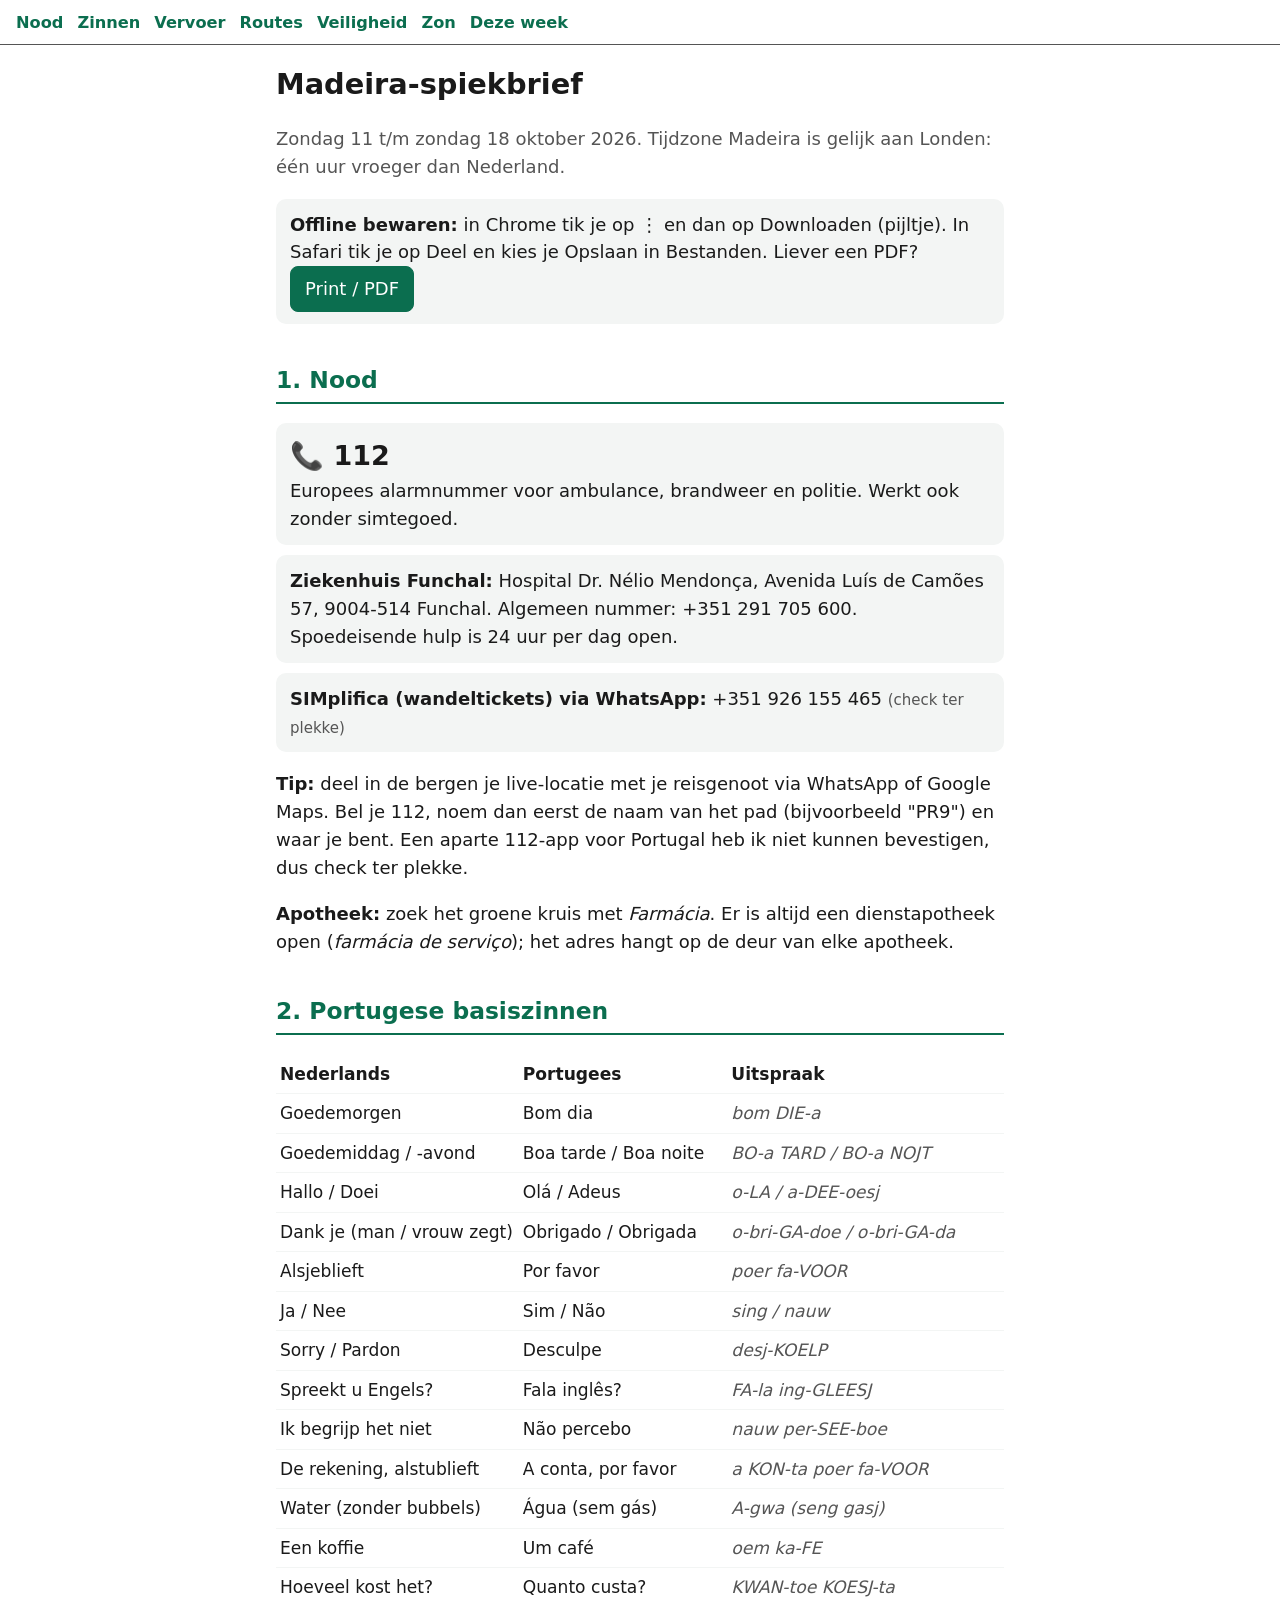
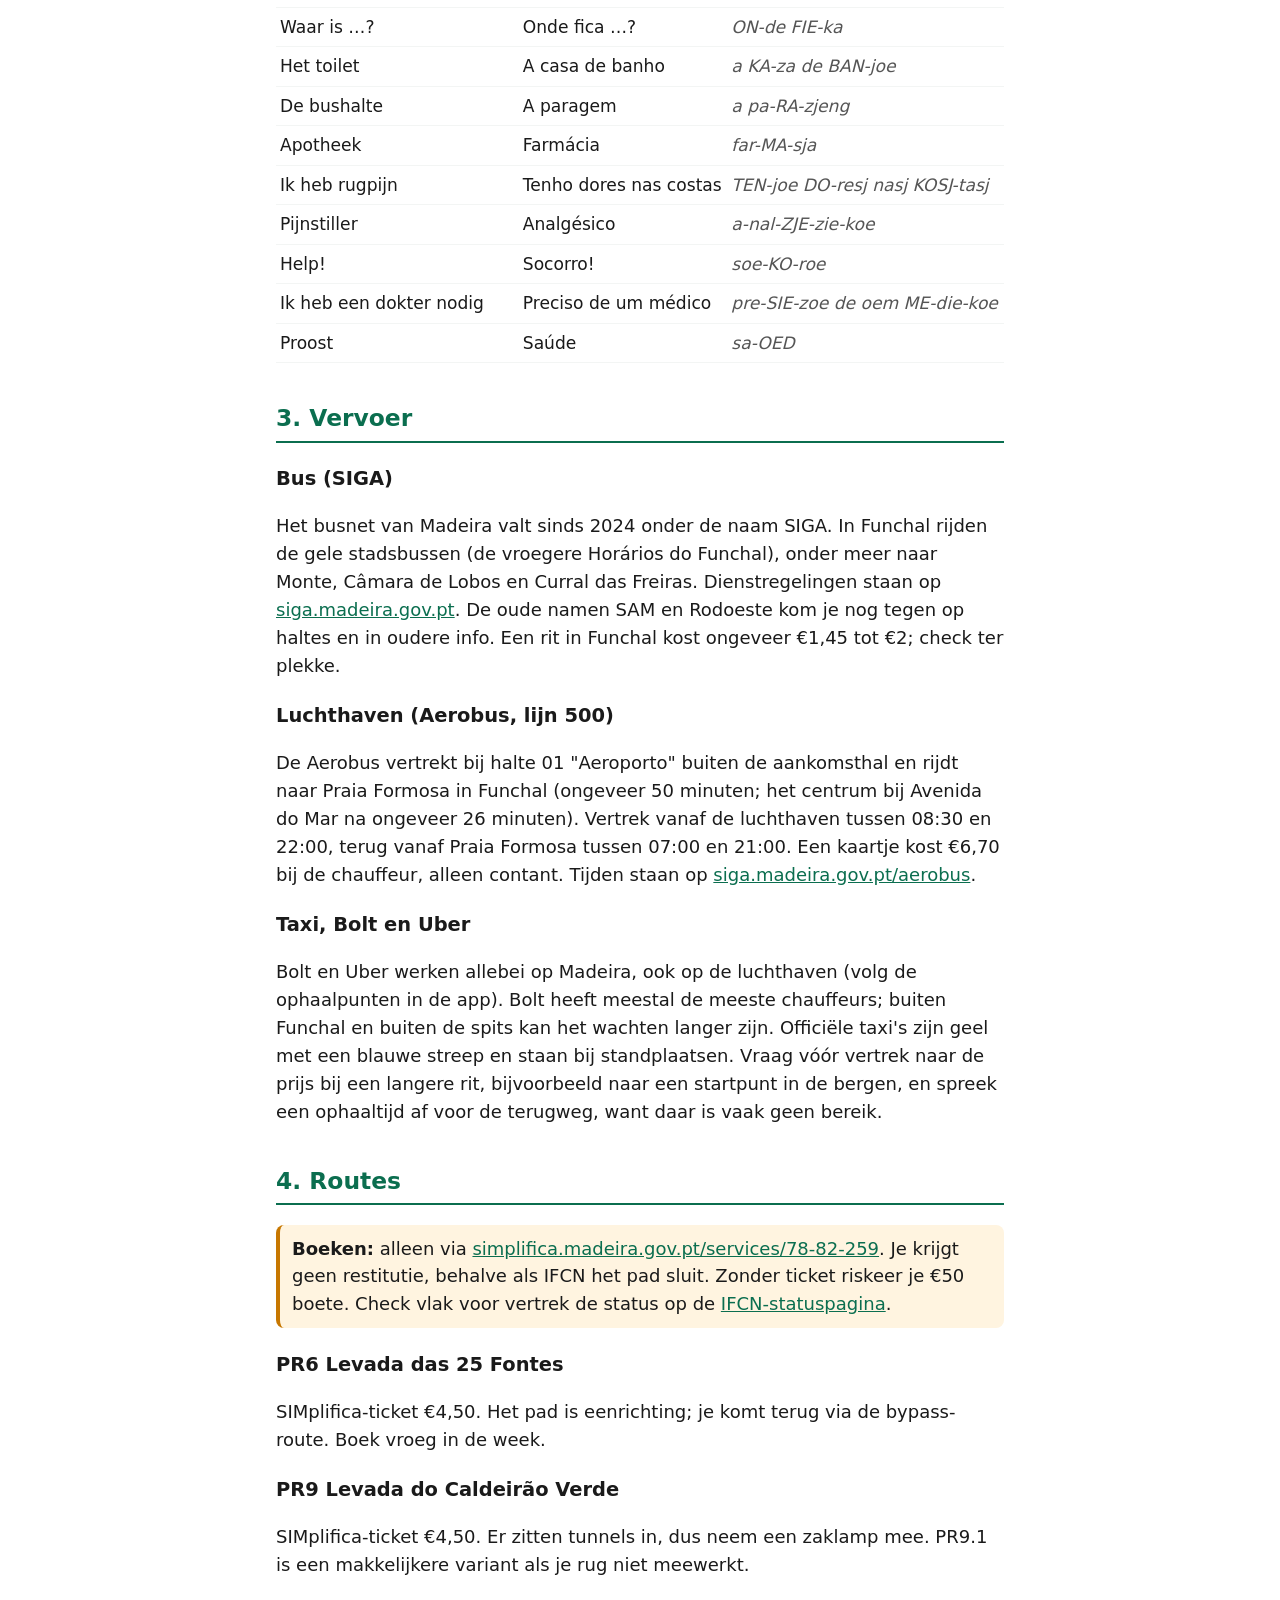
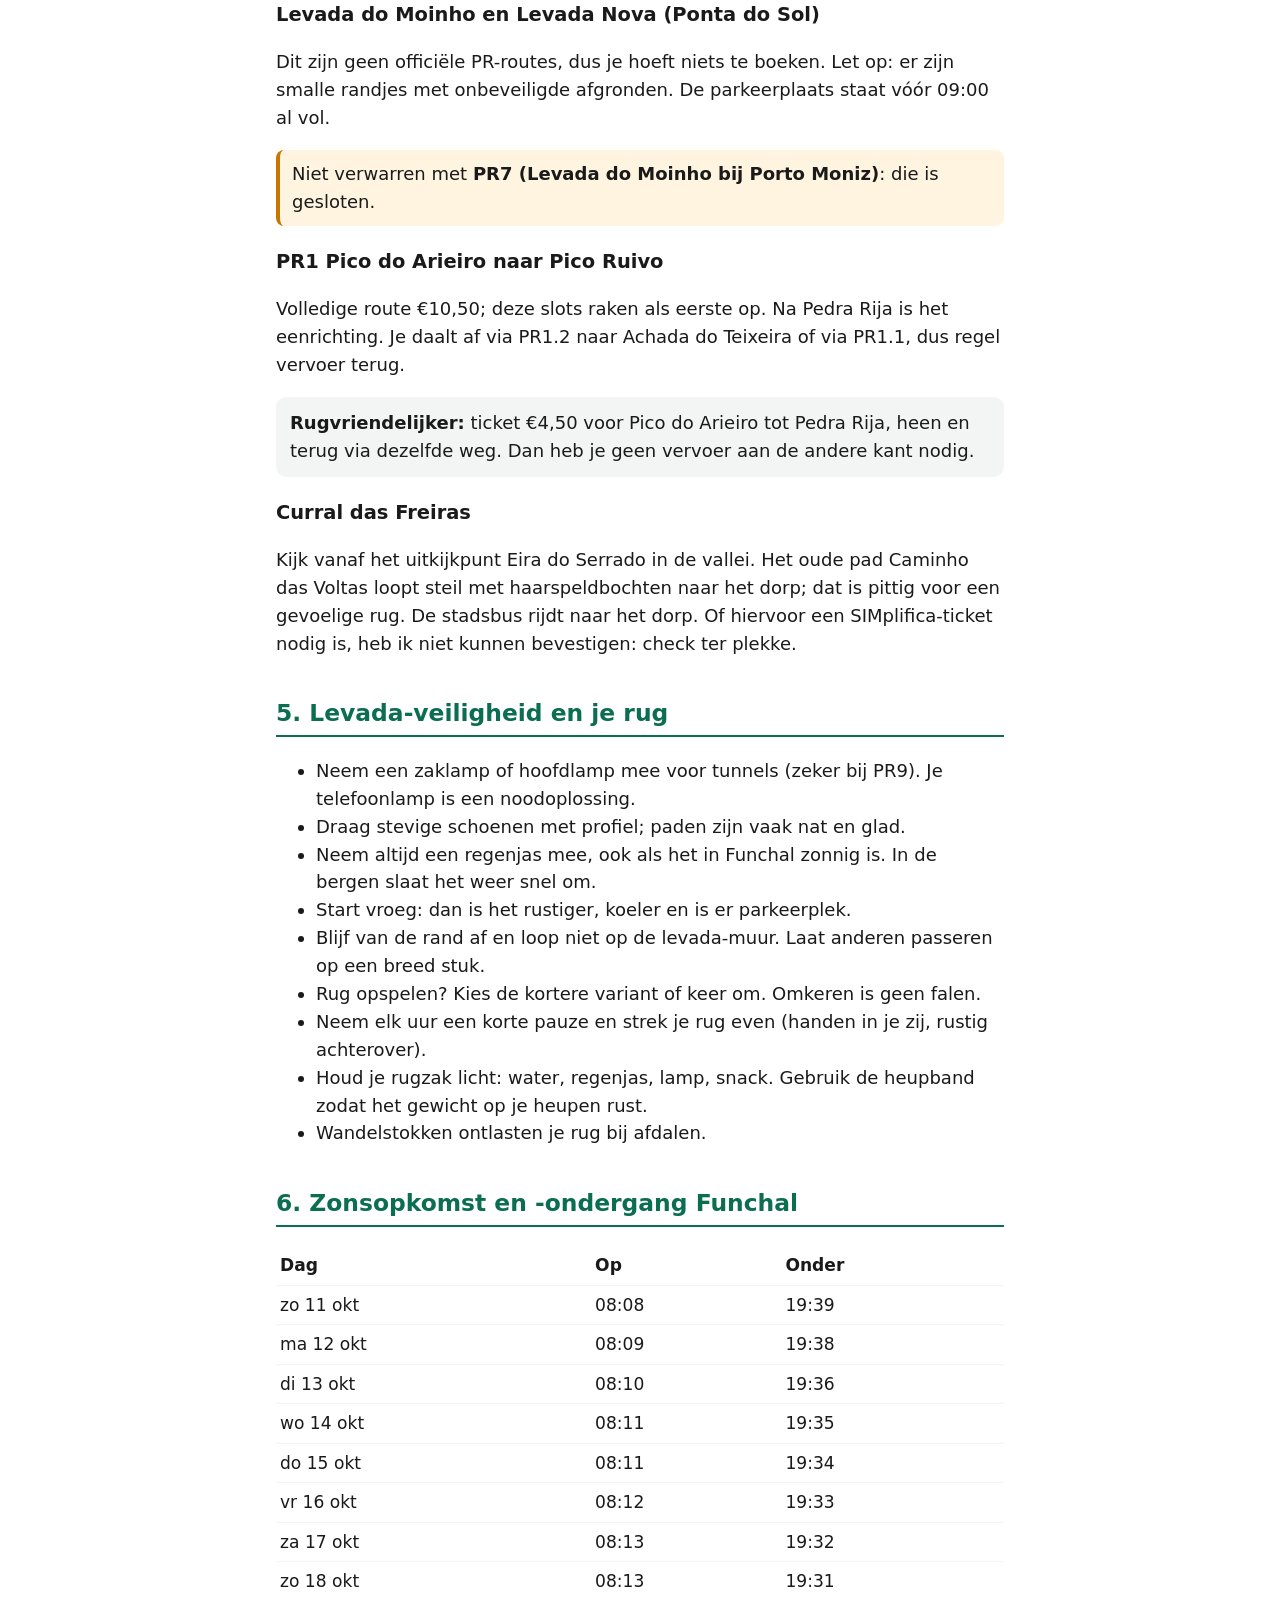
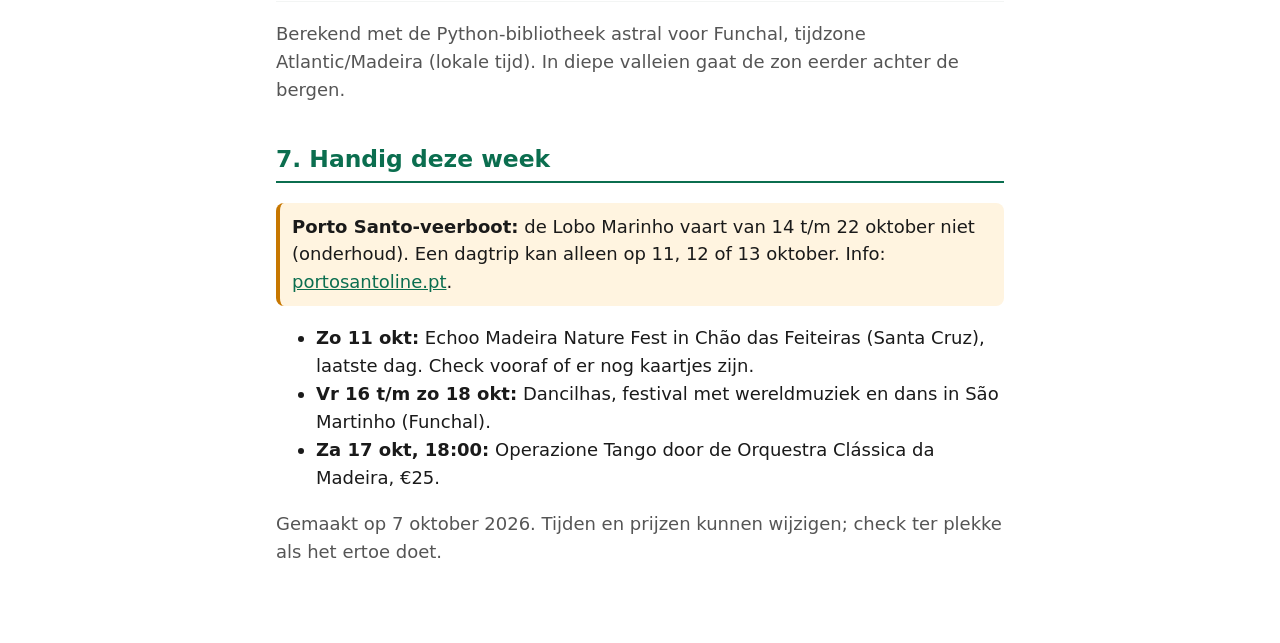
==== commit 1d8f5e6c: "Publish Madeira-spiekbrief and archive previous site - Archive current index.html, styles.css, app.j" ====
--- a/index.html
+++ b/index.html
@@ -1,759 +1,123 @@
-<!DOCTYPE html>
-<html lang="nl">
-<head>
-  <meta charset="utf-8" />
-  <meta name="viewport" content="width=device-width, initial-scale=1" />
-  <title>Madeira in oktober — reisblogs voor AJ</title>
-  <meta name="description" content="Interactieve reisgids voor een week Madeira in oktober: levada’s, westkust, Funchal-base. Vanuit Nederland, met eten, overnachten en praktisch advies." />
-  <link rel="stylesheet" href="styles.css" />
-</head>
-<body>
-  <header class="hero">
-    <div class="wrap">
-      <nav class="nav" aria-label="Hoofdnavigatie">
-        <div class="logo">
-          <span class="logo-mark" aria-hidden="true">🌿</span>
-          Madeira · oktober
-        </div>
-        <ul class="nav-links">
-          <li><a href="#kiezer">Kiezer</a></li>
-          <li><a href="#reizen">Reisblogs</a></li>
-          <li><a href="#kaart">Kaart</a></li>
-          <li><a href="#eten">Eten</a></li>
-          <li><a href="#overnachten">Overnachten</a></li>
-          <li><a href="#praktisch">Praktisch</a></li>
-        </ul>
-      </nav>
-      <div class="hero-content">
-        <span class="eyebrow">Voor AJ · 1 week · vertrek NL</span>
-        <h1>Een week Madeira die voelt als een reisverhaal — niet als een brochure</h1>
-        <p class="hero-lead">
-          Oktober is mild aan de kust, frisser in de bergen, en nog steeds uitstekend om te wandelen.
-          Hieronder drie eerlijke weekprogramma’s: klassieke levada’s, westkust met pools, of Funchal als basis.
-        </p>
-        <div class="hero-meta">
-          <span class="pill">✈ AMS/EIN/RTM → FNC · ±4u10 direct</span>
-          <span class="pill">🌤 ±19–25°C kust · regen mogelijk</span>
-          <span class="pill">🥾 Trails + eten + slapen</span>
-        </div>
-      </div>
-    </div>
-  </header>
+<!doctype html>
+<html lang="nl"><head><meta charset="utf-8">
+<meta name="viewport" content="width=device-width,initial-scale=1">
+<meta name="color-scheme" content="light dark">
+<title>Madeira-spiekbrief · 11–18 okt 2026</title>
+<style>
+:root{--bg:#fff;--fg:#1a1a1a;--mut:#555;--acc:#0b6e4f;--card:#f3f5f4;--warn:#fff4e0;--wb:#c77700}
+@media (prefers-color-scheme:dark){:root{--bg:#121414;--fg:#ececec;--mut:#aaa;--acc:#5fd3a5;--card:#1e2322;--warn:#2e2414;--wb:#e0a040}}
+*{box-sizing:border-box}
+body{margin:0;background:var(--bg);color:var(--fg);font:18px/1.55 system-ui,-apple-system,"Segoe UI",Roboto,sans-serif}
+main{max-width:760px;margin:auto;padding:0 16px 60px}
+h1{font-size:1.6em;margin:.6em 0 .2em}
+h2{font-size:1.3em;color:var(--acc);margin-top:1.6em;scroll-margin-top:70px;border-bottom:2px solid var(--acc);padding-bottom:4px}
+h3{font-size:1.08em;margin:1.1em 0 .3em}
+a{color:var(--acc)}
+nav{position:sticky;top:0;z-index:5;background:var(--bg);border-bottom:1px solid var(--mut);padding:8px 16px;overflow-x:auto;white-space:nowrap}
+nav a{display:inline-block;margin-right:14px;font-size:.9em;text-decoration:none;font-weight:600}
+.card{background:var(--card);border-radius:10px;padding:12px 14px;margin:10px 0}
+.warn{background:var(--warn);border-left:4px solid var(--wb);border-radius:8px;padding:10px 12px;margin:10px 0}
+table{width:100%;border-collapse:collapse;font-size:.95em}
+td,th{padding:6px 4px;border-bottom:1px solid var(--card);text-align:left;vertical-align:top}
+.hint{color:var(--mut);font-style:italic}
+.big{font-size:1.5em;font-weight:700}
+button{font:inherit;padding:8px 14px;border-radius:8px;border:1px solid var(--acc);background:var(--acc);color:var(--bg);cursor:pointer}
+small,.mut{color:var(--mut)}
+@media print{nav,button{display:none}body{font-size:12pt;background:#fff;color:#000}h2{color:#000;border-color:#000;page-break-after:avoid}.card,.warn{background:#fff;border:1px solid #999}a{color:#000}a[href^=http]::after{content:" (" attr(href) ")";font-size:9pt}}
+</style></head><body>
+<nav><a href="#nood">Nood</a><a href="#zinnen">Zinnen</a><a href="#vervoer">Vervoer</a><a href="#routes">Routes</a><a href="#veilig">Veiligheid</a><a href="#zon">Zon</a><a href="#week">Deze week</a></nav>
+<main>
+<h1>Madeira-spiekbrief</h1>
+<p class="mut">Zondag 11 t/m zondag 18 oktober 2026. Tijdzone Madeira is gelijk aan Londen: één uur vroeger dan Nederland.</p>
+<div class="card"><b>Offline bewaren:</b> in Chrome tik je op ⋮ en dan op Downloaden (pijltje). In Safari tik je op Deel en kies je Opslaan in Bestanden. Liever een PDF? <button onclick="window.print()">Print / PDF</button></div>
 
-  <div class="wrap">
-    <div class="highlights" aria-label="Kerncijfers">
-      <div class="hl-card"><div class="num">3</div><div class="lbl">reisblogs / persona’s</div></div>
-      <div class="hl-card"><div class="num">7</div><div class="lbl">dagen per itinerary</div></div>
-      <div class="hl-card"><div class="num">±€900–1600</div><div class="lbl">indicatief / pp mid-range</div></div>
-      <div class="hl-card"><div class="num">okt</div><div class="lbl">shoulder season = rustiger trails</div></div>
-    </div>
-  </div>
+<h2 id="nood">1. Nood</h2>
+<div class="card"><div class="big">📞 112</div>Europees alarmnummer voor ambulance, brandweer en politie. Werkt ook zonder simtegoed.</div>
+<div class="card"><b>Ziekenhuis Funchal:</b> Hospital Dr. Nélio Mendonça, Avenida Luís de Camões 57, 9004-514 Funchal. Algemeen nummer: +351 291 705 600. Spoedeisende hulp is 24 uur per dag open.</div>
+<div class="card"><b>SIMplifica (wandeltickets) via WhatsApp:</b> +351 926 155 465 <small>(check ter plekke)</small></div>
+<p><b>Tip:</b> deel in de bergen je live-locatie met je reisgenoot via WhatsApp of Google Maps. Bel je 112, noem dan eerst de naam van het pad (bijvoorbeeld "PR9") en waar je bent. Een aparte 112-app voor Portugal heb ik niet kunnen bevestigen, dus check ter plekke.</p>
+<p><b>Apotheek:</b> zoek het groene kruis met <i>Farmácia</i>. Er is altijd een dienstapotheek open (<i>farmácia de serviço</i>); het adres hangt op de deur van elke apotheek.</p>
 
-  <!-- KIEZER -->
-  <section id="kiezer">
-    <div class="wrap">
-      <h2>Welke week past bij jou?</h2>
-      <p class="section-intro">Beantwoord vier korte vragen. We markeren daarna de itinerary die het best bij jouw stijl past — je kunt altijd wisselen.</p>
-      <div class="quiz" id="quiz">
-        <div class="quiz-progress" id="quiz-progress" aria-hidden="true"></div>
-        <div class="quiz-body">
-          <p class="quiz-q" id="quiz-question"></p>
-          <div class="quiz-opts" id="quiz-opts" role="group" aria-labelledby="quiz-question"></div>
-        </div>
-        <div class="quiz-result" id="quiz-result">
-          <h3 id="quiz-result-title"></h3>
-          <p id="quiz-result-text"></p>
-          <button type="button" class="btn btn-primary" data-goto>Bekijk deze week →</button>
-          <button type="button" class="btn btn-ghost" id="quiz-reset" style="margin-left:0.5rem">Opnieuw</button>
-        </div>
-      </div>
-    </div>
-  </section>
+<h2 id="zinnen">2. Portugese basiszinnen</h2>
+<table><tr><th>Nederlands</th><th>Portugees</th><th>Uitspraak</th></tr>
+<tr><td>Goedemorgen</td><td>Bom dia</td><td class="hint">bom DIE-a</td></tr>
+<tr><td>Goedemiddag / -avond</td><td>Boa tarde / Boa noite</td><td class="hint">BO-a TARD / BO-a NOJT</td></tr>
+<tr><td>Hallo / Doei</td><td>Olá / Adeus</td><td class="hint">o-LA / a-DEE-oesj</td></tr>
+<tr><td>Dank je (man / vrouw zegt)</td><td>Obrigado / Obrigada</td><td class="hint">o-bri-GA-doe / o-bri-GA-da</td></tr>
+<tr><td>Alsjeblieft</td><td>Por favor</td><td class="hint">poer fa-VOOR</td></tr>
+<tr><td>Ja / Nee</td><td>Sim / Não</td><td class="hint">sing / nauw</td></tr>
+<tr><td>Sorry / Pardon</td><td>Desculpe</td><td class="hint">desj-KOELP</td></tr>
+<tr><td>Spreekt u Engels?</td><td>Fala inglês?</td><td class="hint">FA-la ing-GLEESJ</td></tr>
+<tr><td>Ik begrijp het niet</td><td>Não percebo</td><td class="hint">nauw per-SEE-boe</td></tr>
+<tr><td>De rekening, alstublieft</td><td>A conta, por favor</td><td class="hint">a KON-ta poer fa-VOOR</td></tr>
+<tr><td>Water (zonder bubbels)</td><td>Água (sem gás)</td><td class="hint">A-gwa (seng gasj)</td></tr>
+<tr><td>Een koffie</td><td>Um café</td><td class="hint">oem ka-FE</td></tr>
+<tr><td>Hoeveel kost het?</td><td>Quanto custa?</td><td class="hint">KWAN-toe KOESJ-ta</td></tr>
+<tr><td>Waar is …?</td><td>Onde fica …?</td><td class="hint">ON-de FIE-ka</td></tr>
+<tr><td>Het toilet</td><td>A casa de banho</td><td class="hint">a KA-za de BAN-joe</td></tr>
+<tr><td>De bushalte</td><td>A paragem</td><td class="hint">a pa-RA-zjeng</td></tr>
+<tr><td>Apotheek</td><td>Farmácia</td><td class="hint">far-MA-sja</td></tr>
+<tr><td>Ik heb rugpijn</td><td>Tenho dores nas costas</td><td class="hint">TEN-joe DO-resj nasj KOSJ-tasj</td></tr>
+<tr><td>Pijnstiller</td><td>Analgésico</td><td class="hint">a-nal-ZJE-zie-koe</td></tr>
+<tr><td>Help!</td><td>Socorro!</td><td class="hint">soe-KO-roe</td></tr>
+<tr><td>Ik heb een dokter nodig</td><td>Preciso de um médico</td><td class="hint">pre-SIE-zoe de oem ME-die-koe</td></tr>
+<tr><td>Proost</td><td>Saúde</td><td class="hint">sa-OED</td></tr>
+</table>
 
-  <!-- REISBLOGS -->
-  <section id="reizen" class="section-alt">
-    <div class="wrap">
-      <h2>Drie reisblogs voor oktober</h2>
-      <p class="section-intro">Kies een persona. Elke dag is uitklapbaar: verhaal, activiteit, eettip en overnight. Filter op sfeer als je wilt.</p>
+<h2 id="vervoer">3. Vervoer</h2>
+<h3>Bus (SIGA)</h3>
+<p>Het busnet van Madeira valt sinds 2024 onder de naam SIGA. In Funchal rijden de gele stadsbussen (de vroegere Horários do Funchal), onder meer naar Monte, Câmara de Lobos en Curral das Freiras. Dienstregelingen staan op <a href="https://siga.madeira.gov.pt/">siga.madeira.gov.pt</a>. De oude namen SAM en Rodoeste kom je nog tegen op haltes en in oudere info. Een rit in Funchal kost ongeveer €1,45 tot €2; check ter plekke.</p>
+<h3>Luchthaven (Aerobus, lijn 500)</h3>
+<p>De Aerobus vertrekt bij halte 01 "Aeroporto" buiten de aankomsthal en rijdt naar Praia Formosa in Funchal (ongeveer 50 minuten; het centrum bij Avenida do Mar na ongeveer 26 minuten). Vertrek vanaf de luchthaven tussen 08:30 en 22:00, terug vanaf Praia Formosa tussen 07:00 en 21:00. Een kaartje kost €6,70 bij de chauffeur, alleen contant. Tijden staan op <a href="https://siga.madeira.gov.pt/aerobus">siga.madeira.gov.pt/aerobus</a>.</p>
+<h3>Taxi, Bolt en Uber</h3>
+<p>Bolt en Uber werken allebei op Madeira, ook op de luchthaven (volg de ophaalpunten in de app). Bolt heeft meestal de meeste chauffeurs; buiten Funchal en buiten de spits kan het wachten langer zijn. Officiële taxi's zijn geel met een blauwe streep en staan bij standplaatsen. Vraag vóór vertrek naar de prijs bij een langere rit, bijvoorbeeld naar een startpunt in de bergen, en spreek een ophaaltijd af voor de terugweg, want daar is vaak geen bereik.</p>
 
-      <div class="filters" role="group" aria-label="Filter dagen">
-        <span class="filter-label">Filter:</span>
-        <button type="button" class="chip active" data-filter="all">Alles</button>
-        <button type="button" class="chip" data-filter="wandelen">🥾 Wandelen</button>
-        <button type="button" class="chip" data-filter="sightseeing">🔭 Sightseeing</button>
-        <button type="button" class="chip" data-filter="eten">🍽 Eten</button>
-        <button type="button" class="chip" data-filter="chill">😌 Chill</button>
-      </div>
+<h2 id="routes">4. Routes</h2>
+<div class="warn"><b>Boeken:</b> alleen via <a href="https://simplifica.madeira.gov.pt/services/78-82-259">simplifica.madeira.gov.pt/services/78-82-259</a>. Je krijgt geen restitutie, behalve als IFCN het pad sluit. Zonder ticket riskeer je €50 boete. Check vlak voor vertrek de status op de <a href="https://ifcn.madeira.gov.pt/en/atividades-de-natureza/percursos-pedestres-recomendados.html">IFCN-statuspagina</a>.</div>
+<h3>PR6 Levada das 25 Fontes</h3>
+<p>SIMplifica-ticket €4,50. Het pad is eenrichting; je komt terug via de bypass-route. Boek vroeg in de week.</p>
+<h3>PR9 Levada do Caldeirão Verde</h3>
+<p>SIMplifica-ticket €4,50. Er zitten tunnels in, dus neem een zaklamp mee. PR9.1 is een makkelijkere variant als je rug niet meewerkt.</p>
+<h3>Levada do Moinho en Levada Nova (Ponta do Sol)</h3>
+<p>Dit zijn geen officiële PR-routes, dus je hoeft niets te boeken. Let op: er zijn smalle randjes met onbeveiligde afgronden. De parkeerplaats staat vóór 09:00 al vol.</p>
+<div class="warn">Niet verwarren met <b>PR7 (Levada do Moinho bij Porto Moniz)</b>: die is gesloten.</div>
+<h3>PR1 Pico do Arieiro naar Pico Ruivo</h3>
+<p>Volledige route €10,50; deze slots raken als eerste op. Na Pedra Rija is het eenrichting. Je daalt af via PR1.2 naar Achada do Teixeira of via PR1.1, dus regel vervoer terug.</p>
+<div class="card"><b>Rugvriendelijker:</b> ticket €4,50 voor Pico do Arieiro tot Pedra Rija, heen en terug via dezelfde weg. Dan heb je geen vervoer aan de andere kant nodig.</div>
+<h3>Curral das Freiras</h3>
+<p>Kijk vanaf het uitkijkpunt Eira do Serrado in de vallei. Het oude pad Caminho das Voltas loopt steil met haarspeldbochten naar het dorp; dat is pittig voor een gevoelige rug. De stadsbus rijdt naar het dorp. Of hiervoor een SIMplifica-ticket nodig is, heb ik niet kunnen bevestigen: check ter plekke.</p>
 
-      <div class="itinerary-tabs" role="tablist" aria-label="Kies itinerary">
-        <button type="button" class="itin-card active" role="tab" data-itin="levada" aria-selected="true" tabindex="0">
-          <div class="itin-icon" aria-hidden="true">🥾</div>
-          <h3>Klassieke levada-week</h3>
-          <p>Caldeirão Verde, 25 Fontes, pieken als het weer meewerkt. Basis: Santana / São Vicente + Funchal.</p>
-          <div class="itin-tags"><span class="tag">wandelen</span><span class="tag eten">eten</span></div>
-        </button>
-        <button type="button" class="itin-card" role="tab" data-itin="west" aria-selected="false" tabindex="0">
-          <div class="itin-icon" aria-hidden="true">🌊</div>
-          <h3>Westkust &amp; pools</h3>
-          <p>Cabo Girão, Porto Moniz, Ponta do Pargo, Seixal. Huurauto-vriendelijk, Atlantische vibe.</p>
-          <div class="itin-tags"><span class="tag">wandelen</span><span class="tag sightseeing">sightseeing</span><span class="tag chill">chill</span></div>
-        </button>
-        <button type="button" class="itin-card" role="tab" data-itin="funchal" aria-selected="false" tabindex="0">
-          <div class="itin-icon" aria-hidden="true">🏛</div>
-          <h3>Funchal-base &amp; dagtrips</h3>
-          <p>Oude stad, Mercado, Monte, Câmara de Lobos + 1–2 tours. Minder rijstress, meer terrassen.</p>
-          <div class="itin-tags"><span class="tag sightseeing">sightseeing</span><span class="tag eten">eten</span><span class="tag chill">chill</span></div>
-        </button>
-      </div>
+<h2 id="veilig">5. Levada-veiligheid en je rug</h2>
+<ul>
+<li>Neem een zaklamp of hoofdlamp mee voor tunnels (zeker bij PR9). Je telefoonlamp is een noodoplossing.</li>
+<li>Draag stevige schoenen met profiel; paden zijn vaak nat en glad.</li>
+<li>Neem altijd een regenjas mee, ook als het in Funchal zonnig is. In de bergen slaat het weer snel om.</li>
+<li>Start vroeg: dan is het rustiger, koeler en is er parkeerplek.</li>
+<li>Blijf van de rand af en loop niet op de levada-muur. Laat anderen passeren op een breed stuk.</li>
+<li>Rug opspelen? Kies de kortere variant of keer om. Omkeren is geen falen.</li>
+<li>Neem elk uur een korte pauze en strek je rug even (handen in je zij, rustig achterover).</li>
+<li>Houd je rugzak licht: water, regenjas, lamp, snack. Gebruik de heupband zodat het gewicht op je heupen rust.</li>
+<li>Wandelstokken ontlasten je rug bij afdalen.</li>
+</ul>
 
-      <!-- BLOG 1: LEVADA -->
-      <article class="blog-panel active" id="blog-levada" role="tabpanel">
-        <div class="blog-header">
-          <h3>Reisblog: “Ik kwam voor de groene tunnels”</h3>
-          <p>Een week waarbij de laurisilva de hoofdrol speelt — met ruimte voor slecht-weer-plan B.</p>
-          <div class="blog-meta">
-            <span>✈ Direct AMS → FNC (Transavia / easyJet / TUI · ±4u10)</span>
-            <span>🛏 Split: 2× Funchal + 4× noord/oost</span>
-            <span>💶 Indicatief mid-range: €1.050–1.450 pp (vlucht+hotel+auto+eten)</span>
-          </div>
-        </div>
-        <div class="blog-body">
-          <p class="blog-intro">“Op Schiphol rook het nog naar herfstkoffie. Vier uur later stond ik in Funchal met een jas die ik die middag niet meer nodig had — tot we de bergen inreden.”</p>
-          <div class="weather-note">
-            <strong>Oktober-note:</strong> Kust mild (±19–25°C), zee nog aangenaam. Bergen koeler, mist en buien komen voor. Pak lagen, waterdicht jack, gripzolen en een echte hoofdlamp voor tunnels. Check trailstatus (IFCN / SIMplifica) ’s ochtends — vooral PR1.
-          </div>
-          <div class="budget-box">
-            <div><strong>Ruwe budgetband (1 week, mid-range, pp):</strong> vlucht €230–400 · hotels €70–130/nacht · huurauto €25–35/dag (okt) · eten €35–55/dag · trail fees ±€4,50/route</div>
-            <div>Comfortabeler / meer restaurants: reken ±€1.500–1.800. Strakker (guesthouse + eigen lunch): ±€900–1.100.</div>
-          </div>
+<h2 id="zon">6. Zonsopkomst en -ondergang Funchal</h2>
+<table><tr><th>Dag</th><th>Op</th><th>Onder</th></tr>
+<tr><td>zo 11 okt</td><td>08:08</td><td>19:39</td></tr>
+<tr><td>ma 12 okt</td><td>08:09</td><td>19:38</td></tr>
+<tr><td>di 13 okt</td><td>08:10</td><td>19:36</td></tr>
+<tr><td>wo 14 okt</td><td>08:11</td><td>19:35</td></tr>
+<tr><td>do 15 okt</td><td>08:11</td><td>19:34</td></tr>
+<tr><td>vr 16 okt</td><td>08:12</td><td>19:33</td></tr>
+<tr><td>za 17 okt</td><td>08:13</td><td>19:32</td></tr>
+<tr><td>zo 18 okt</td><td>08:13</td><td>19:31</td></tr></table>
+<p class="mut">Berekend met de Python-bibliotheek astral voor Funchal, tijdzone Atlantic/Madeira (lokale tijd). In diepe valleien gaat de zon eerder achter de bergen.</p>
 
-          <div class="day-card open" data-tags="sightseeing eten chill">
-            <button type="button" class="day-toggle" aria-expanded="true">
-              <span class="day-num">D0</span>
-              <span><span class="day-title">Vertrek NL → aankomst Funchal</span><span class="day-sub"> · Vlucht &amp; soft landing</span></span>
-              <span class="day-chevron" aria-hidden="true">▾</span>
-            </button>
-            <div class="day-content">
-              <p class="day-story">Ochtendvlucht vanaf Amsterdam werkt het soepelst (direct ±4u10). Vanuit Eindhoven of Rotterdam is er vaak een overstap of seizoensafhankelijke service — check actuele schema’s. Aerobus 500/500R (±€6,40) of transfer naar een mid-range hotel in Funchal/Lido. Eerste avond: geen heldentocht. Wandel door Zona Velha, eet lapas of prego no bolo do caco, en slaap uit.</p>
-              <div class="day-tips">
-                <div class="tip"><strong>Activiteit</strong> Aankomen, bagage drop, korte stadsrondje</div>
-                <div class="tip"><strong>Eten</strong> Typisch: lapas + bolo do caco in de oude stad (bijv. sfeer à la O Regional / Mercado Velho — check actuele reviews)</div>
-                <div class="tip"><strong>Overnight</strong> Mid-range hotel Funchal · indicatief €90–150/nacht in okt</div>
-              </div>
-              <div class="day-tags"><span class="tag sightseeing">sightseeing</span><span class="tag eten">eten</span><span class="tag chill">chill</span></div>
-            </div>
-          </div>
-
-          <div class="day-card" data-tags="sightseeing eten">
-            <button type="button" class="day-toggle" aria-expanded="false">
-              <span class="day-num">D1</span>
-              <span><span class="day-title">Funchal warm-up: Mercado, kabelbaan, Monte</span><span class="day-sub"> · Stad + uitzicht</span></span>
-              <span class="day-chevron" aria-hidden="true">▾</span>
-            </button>
-            <div class="day-content">
-              <p class="day-story">Ik wilde eerst de stad voelen voor ik de mist inreed. Mercado dos Lavradores ’s ochtends (fruit, geuren, toeristen — ja), daarna kabelbaan naar Monte. Botanische tuin of Jardim Tropical naar smaak. Terug te voet of met toboggan als je de kitsch aandurft. Middag: huurauto ophalen in Funchal/Lido (vaak goedkoper dan airport surcharge) en richting Santana.</p>
-              <div class="day-tips">
-                <div class="tip"><strong>Activiteit</strong> Mercado · teleférico · Monte</div>
-                <div class="tip"><strong>Eten</strong> Lunch in Funchal; avond dichter bij Santana — milho frito als bijgerecht scoren</div>
-                <div class="tip"><strong>Overnight</strong> Nature lodge / B&amp;B bij Santana · ±€70–120</div>
-              </div>
-              <div class="day-tags"><span class="tag sightseeing">sightseeing</span><span class="tag eten">eten</span></div>
-            </div>
-          </div>
-
-          <div class="day-card" data-tags="wandelen eten">
-            <button type="button" class="day-toggle" aria-expanded="false">
-              <span class="day-num">D2</span>
-              <span><span class="day-title">PR9 Caldeirão Verde — de groene ketel</span><span class="day-sub"> · Kernwandeling</span></span>
-              <span class="day-chevron" aria-hidden="true">▾</span>
-            </button>
-            <div class="day-content">
-              <p class="day-story">Start bij Parque Florestal das Queimadas. Officieel ±8,7 km enkele reis (heen-en-weer dus een lange dag), relatief vlak (±150 m stijging) maar smal, met drop-offs en vier donkere tunnels — hoofdlamp verplicht. Eindpunt: waterval in een groene ‘caldeira’. Oktober is hier vaak groener en rustiger dan juli; na zware regen kan de trail dichtgaan. Boek timed entry via SIMplifica (±€4,50).</p>
-              <div class="day-tips">
-                <div class="tip"><strong>Activiteit</strong> PR9 Caldeirão Verde (matig, lang)</div>
-                <div class="tip"><strong>Eten</strong> Pack lunch; avond: espetada in Santana-regio (typische tascas)</div>
-                <div class="tip"><strong>Overnight</strong> Zelfde basis Santana</div>
-              </div>
-              <div class="day-tags"><span class="tag">wandelen</span><span class="tag eten">eten</span></div>
-            </div>
-          </div>
-
-          <div class="day-card" data-tags="wandelen">
-            <button type="button" class="day-toggle" aria-expanded="false">
-              <span class="day-num">D3</span>
-              <span><span class="day-title">PR1 Pico do Arieiro → Pico Ruivo (weer-afhankelijk)</span><span class="day-sub"> · Alleen bij helder zicht</span></span>
-              <span class="day-chevron" aria-hidden="true">▾</span>
-            </button>
-            <div class="day-content">
-              <p class="day-story">Dit is de Instagram-kam — en ook de route die in oktober het snelst ‘nee’ zegt. Mist, wind, natte steen. Als het helder is: vroeg starten, lagen, water, en check of de oostroute via Pico das Torres open is (vaak gesloten; westroute via tunnels is de gangbare optie). ±6 km, pittig. Plan B: Vereda da Ponta de São Lourenço (PR8) aan de oostpunt — lager, winderig, spectaculair.</p>
-              <div class="day-tips">
-                <div class="tip"><strong>Activiteit</strong> PR1 of plan B São Lourenço</div>
-                <div class="tip"><strong>Eten</strong> Warme soep / poncha na afloop — je hebt het verdiend</div>
-                <div class="tip"><strong>Overnight</strong> Verplaats richting São Vicente of blijf Santana</div>
-              </div>
-              <div class="day-tags"><span class="tag">wandelen</span></div>
-            </div>
-          </div>
-
-          <div class="day-card" data-tags="wandelen eten">
-            <button type="button" class="day-toggle" aria-expanded="false">
-              <span class="day-num">D4</span>
-              <span><span class="day-title">PR6 25 Fontes &amp; Risco (Rabaçal)</span><span class="day-sub"> · Klassieker westelijk plateau</span></span>
-              <span class="day-chevron" aria-hidden="true">▾</span>
-            </button>
-            <div class="day-content">
-              <p class="day-story">Rabaçal-shuttle, controlled one-way circulation op 25 Fontes (heen via levada, terug via bypass — check actuele regels). Matig, ±4,3 km enkele reis, populair maar in oktober dragelijker. Combineer met Levada do Risco als de benen meewerken. Neem contant/kaart voor shuttle + trail fee.</p>
-              <div class="day-tips">
-                <div class="tip"><strong>Activiteit</strong> 25 Fontes (+ Risco)</div>
-                <div class="tip"><strong>Eten</strong> Na afloop: westkust-dorp — verse vis of espetada</div>
-                <div class="tip"><strong>Overnight</strong> Quinta / guesthouse São Vicente · ±€80–120</div>
-              </div>
-              <div class="day-tags"><span class="tag">wandelen</span><span class="tag eten">eten</span></div>
-            </div>
-          </div>
-
-          <div class="day-card" data-tags="sightseeing chill eten">
-            <button type="button" class="day-toggle" aria-expanded="false">
-              <span class="day-num">D5</span>
-              <span><span class="day-title">Herstel: Seixal / Porto Moniz of Fanal</span><span class="day-sub"> · Atlantisch adempauze</span></span>
-              <span class="day-chevron" aria-hidden="true">▾</span>
-            </button>
-            <div class="day-content">
-              <p class="day-story">Na drie trail-dagen mag de oceaan winnen. Natuurlijke lavapoelen in Porto Moniz (of het rustigere zwemmen bij Seixal als de Atlantische branding meezit). Optioneel: kort stop bij Fanal als de mist-sfeer je lokt — rij voorzichtig. Avond vroeg slapen.</p>
-              <div class="day-tips">
-                <div class="tip"><strong>Activiteit</strong> Pools + uitzichtpunten noordwest</div>
-                <div class="tip"><strong>Eten</strong> Zeevruchten aan de kust — lapas blijven een goede gok</div>
-                <div class="tip"><strong>Overnight</strong> São Vicente of terug naar Funchal</div>
-              </div>
-              <div class="day-tags"><span class="tag sightseeing">sightseeing</span><span class="tag chill">chill</span><span class="tag eten">eten</span></div>
-            </div>
-          </div>
-
-          <div class="day-card" data-tags="sightseeing eten chill">
-            <button type="button" class="day-toggle" aria-expanded="false">
-              <span class="day-num">D6</span>
-              <span><span class="day-title">Terugkeer Funchal: Câmara de Lobos &amp; Cabo Girão</span><span class="day-sub"> · Zuidkust-finale</span></span>
-              <span class="day-chevron" aria-hidden="true">▾</span>
-            </button>
-            <div class="day-content">
-              <p class="day-story">Auto inleveren of laatste kilometers zuidwaarts. Câmara de Lobos voor de vissershaven-sfeer (en Churchill-verhalen), Cabo Girão skywalk voor het duizelingwekkende klifgevoel. Avond in Funchal: espetada of seafood met uitzicht (typisch: Doca do Cavacas-achtige setting — reserveren).</p>
-              <div class="day-tips">
-                <div class="tip"><strong>Activiteit</strong> Câmara de Lobos · Cabo Girão</div>
-                <div class="tip"><strong>Eten</strong> Espetada of gegrilde vis; poncha als afsluiter</div>
-                <div class="tip"><strong>Overnight</strong> Funchal hotel nabij airport-logistiek</div>
-              </div>
-              <div class="day-tags"><span class="tag sightseeing">sightseeing</span><span class="tag eten">eten</span><span class="tag chill">chill</span></div>
-            </div>
-          </div>
-
-          <div class="day-card" data-tags="chill">
-            <button type="button" class="day-toggle" aria-expanded="false">
-              <span class="day-num">D7</span>
-              <span><span class="day-title">Vertrek → Nederland</span><span class="day-sub"> · Buffer inbouwen</span></span>
-              <span class="day-chevron" aria-hidden="true">▾</span>
-            </button>
-            <div class="day-content">
-              <p class="day-story">FNC is een luchthaven waar wind een rol kan spelen — bouw marge in. Laatste pastel de nata of banaan van de markt, en dan de Atlantische stilte inruilen voor Schiphol-tapijt. Thuis: laarzen uitkloppen, foto’s sorteren, alvast de volgende levada fantaseren.</p>
-              <div class="day-tips">
-                <div class="tip"><strong>Activiteit</strong> Transfer · vlucht</div>
-                <div class="tip"><strong>Eten</strong> Airport-snacks of last coffee in Funchal</div>
-                <div class="tip"><strong>Overnight</strong> Weer NL</div>
-              </div>
-              <div class="day-tags"><span class="tag chill">chill</span></div>
-            </div>
-          </div>
-        </div>
-      </article>
-
-      <!-- BLOG 2: WEST -->
-      <article class="blog-panel" id="blog-west" role="tabpanel">
-        <div class="blog-header">
-          <h3>Reisblog: “De oceaan won van de pieken”</h3>
-          <p>West- en noordwestkust: kliffen, pools, dorpjes en routes die minder ‘summit or bust’ zijn.</p>
-          <div class="blog-meta">
-            <span>✈ AMS → FNC direct · huurauto vanaf dag 1 of 2</span>
-            <span>🛏 Calheta / Porto Moniz / São Vicente mix</span>
-            <span>💶 Indicatief: €1.000–1.400 pp</span>
-          </div>
-        </div>
-        <div class="blog-body">
-          <p class="blog-intro">“Ik had de pieken op mijn lijstje staan, maar oktober had andere plannen. De mist hing als een deken over Arieiro — dus reden we west, waar de Atlantische branding harder praatte dan mijn ego.”</p>
-          <div class="weather-note">
-            <strong>Oktober-note:</strong> West/zuidwest is vaak droger en zonniger dan het noorden. Porto Moniz kan winderig en nat aanvoelen. Zwemmen in lava pools: check golven en lokale waarschuwingen. Lagen + zwemkleding + handdoek in de auto = oktober-hack.
-          </div>
-          <div class="budget-box">
-            <div><strong>Budgetband:</strong> vergelijkbaar met levada-week; iets meer brandstof/kilometers, iets minder trail fees. Huurauto is hier bijna ‘must’.</div>
-          </div>
-
-          <div class="day-card open" data-tags="sightseeing eten chill">
-            <button type="button" class="day-toggle" aria-expanded="true">
-              <span class="day-num">D0</span>
-              <span><span class="day-title">Landing Funchal → richting west</span><span class="day-sub"> · Soft start</span></span>
-              <span class="day-chevron" aria-hidden="true">▾</span>
-            </button>
-            <div class="day-content">
-              <p class="day-story">Directe ochtendvlucht AMS–FNC. Huurauto aan de balie of (slimmer) ophalen in Lido de volgende ochtend. Eerste nacht Funchal of meteen doorrijden naar Calheta-regio als je fit bent — zuidwesten voelt mediterraner.</p>
-              <div class="day-tips">
-                <div class="tip"><strong>Activiteit</strong> Aankomst · optioneel Lido-promenade</div>
-                <div class="tip"><strong>Eten</strong> Seafood of prego; spaar de espetada voor Estreito later</div>
-                <div class="tip"><strong>Overnight</strong> Funchal of mid-range Calheta · €80–140</div>
-              </div>
-              <div class="day-tags"><span class="tag sightseeing">sightseeing</span><span class="tag eten">eten</span><span class="tag chill">chill</span></div>
-            </div>
-          </div>
-
-          <div class="day-card" data-tags="sightseeing eten">
-            <button type="button" class="day-toggle" aria-expanded="false">
-              <span class="day-num">D1</span>
-              <span><span class="day-title">Cabo Girão &amp; Câmara de Lobos → Calheta</span><span class="day-sub"> · Klifdag</span></span>
-              <span class="day-chevron" aria-hidden="true">▾</span>
-            </button>
-            <div class="day-content">
-              <p class="day-story">Skywalk op Cabo Girão (één van Europa’s hoogste zeekliffen — glazen vloer, ja echt). Daarna de haven van Câmara de Lobos: kleur, boten, en een goede plek voor een late lunch. Doorrijden naar Calheta: kunstmatig zandstrand, marina, en een basis met meer zonzekerheid.</p>
-              <div class="day-tips">
-                <div class="tip"><strong>Activiteit</strong> Cabo Girão · Câmara de Lobos</div>
-                <div class="tip"><strong>Eten</strong> Vis of espetada; tip regio Estreito de Câmara de Lobos voor klassieke espetada (As Vides e.d. — voorbeeldspots)</div>
-                <div class="tip"><strong>Overnight</strong> Calheta / westkust hotel of appartement</div>
-              </div>
-              <div class="day-tags"><span class="tag sightseeing">sightseeing</span><span class="tag eten">eten</span></div>
-            </div>
-          </div>
-
-          <div class="day-card" data-tags="wandelen chill">
-            <button type="button" class="day-toggle" aria-expanded="false">
-              <span class="day-num">D2</span>
-              <span><span class="day-title">25 Fontes vanuit het westen</span><span class="day-sub"> · Halve wandeldag</span></span>
-              <span class="day-chevron" aria-hidden="true">▾</span>
-            </button>
-            <div class="day-content">
-              <p class="day-story">Rabaçal is vanaf Calheta logisch. Doe 25 Fontes zonder de hele levada-collectie te willen afvinken — oktober vraagt om flexibiliteit. Namiddag: terug naar de kust, zwemmen of nietsdoen op een terras.</p>
-              <div class="day-tips">
-                <div class="tip"><strong>Activiteit</strong> PR6 25 Fontes</div>
-                <div class="tip"><strong>Eten</strong> Picnic + avondvis</div>
-                <div class="tip"><strong>Overnight</strong> Calheta of opschuiven naar Porto Moniz</div>
-              </div>
-              <div class="day-tags"><span class="tag">wandelen</span><span class="tag chill">chill</span></div>
-            </div>
-          </div>
-
-          <div class="day-card" data-tags="sightseeing chill eten">
-            <button type="button" class="day-toggle" aria-expanded="false">
-              <span class="day-num">D3</span>
-              <span><span class="day-title">Porto Moniz natural pools</span><span class="day-sub"> · De Atlantische highlight</span></span>
-              <span class="day-chevron" aria-hidden="true">▾</span>
-            </button>
-            <div class="day-content">
-              <p class="day-story">De lavapoelen zijn waarom mensen west rijden. Betaalde complexe pools zijn georganiseerd; wilde plekken bestaan maar respecteer de branding. Combineer met een korte coastal walk. Avond: vroeg diner — noordwesten is geen nightlife-zone.</p>
-              <div class="day-tips">
-                <div class="tip"><strong>Activiteit</strong> Natural pools · kustwandeling</div>
-                <div class="tip"><strong>Eten</strong> Verse vis / lapas in Porto Moniz</div>
-                <div class="tip"><strong>Overnight</strong> Porto Moniz hotel of B&amp;B · ±€80–130</div>
-              </div>
-              <div class="day-tags"><span class="tag sightseeing">sightseeing</span><span class="tag chill">chill</span><span class="tag eten">eten</span></div>
-            </div>
-          </div>
-
-          <div class="day-card" data-tags="sightseeing wandelen">
-            <button type="button" class="day-toggle" aria-expanded="false">
-              <span class="day-num">D4</span>
-              <span><span class="day-title">Ponta do Pargo &amp; westpunt</span><span class="day-sub"> · Vuurtoren &amp; eindeloze horizon</span></span>
-              <span class="day-chevron" aria-hidden="true">▾</span>
-            </button>
-            <div class="day-content">
-              <p class="day-story">Het westelijke uiteinde voelt leger, windiger, eerlijker. Vuurtoren bij Ponta do Pargo, uitzichtpunten, korte wandelingen. Minder ‘must-see checklist’, meer ademruimte. Perfecte dag als je van Madeira de stilte wilt, niet alleen de highlights.</p>
-              <div class="day-tips">
-                <div class="tip"><strong>Activiteit</strong> Ponta do Pargo · westkust-miradouros</div>
-                <div class="tip"><strong>Eten</strong> Eenvoudige tasca; of terug naar Calheta voor meer keuze</div>
-                <div class="tip"><strong>Overnight</strong> Westkust guesthouse</div>
-              </div>
-              <div class="day-tags"><span class="tag sightseeing">sightseeing</span><span class="tag">wandelen</span></div>
-            </div>
-          </div>
-
-          <div class="day-card" data-tags="wandelen sightseeing">
-            <button type="button" class="day-toggle" aria-expanded="false">
-              <span class="day-num">D5</span>
-              <span><span class="day-title">São Vicente &amp; optioneel Fanal</span><span class="day-sub"> · Valleien &amp; laurierbos</span></span>
-              <span class="day-chevron" aria-hidden="true">▾</span>
-            </button>
-            <div class="day-content">
-              <p class="day-story">São Vicente-vallei is groener en stiller. Korte wandeling of grotten naar interesse. Fanal (laurierbos op Paul da Serra) is magisch in de mist — en juist daarom: rij alleen bij veilig zicht. Dit is Madeira als sprookje, niet als racebaan.</p>
-              <div class="day-tips">
-                <div class="tip"><strong>Activiteit</strong> São Vicente · Fanal (weer-afhankelijk)</div>
-                <div class="tip"><strong>Eten</strong> Regionale keuken; milho frito erbij</div>
-                <div class="tip"><strong>Overnight</strong> Quinta bij São Vicente · ±€80–110</div>
-              </div>
-              <div class="day-tags"><span class="tag">wandelen</span><span class="tag sightseeing">sightseeing</span></div>
-            </div>
-          </div>
-
-          <div class="day-card" data-tags="sightseeing eten chill">
-            <button type="button" class="day-toggle" aria-expanded="false">
-              <span class="day-num">D6</span>
-              <span><span class="day-title">Terug via Seixal → Funchal</span><span class="day-sub"> · Zwart zand &amp; afscheid</span></span>
-              <span class="day-chevron" aria-hidden="true">▾</span>
-            </button>
-            <div class="day-content">
-              <p class="day-story">Stop bij Seixal (zwart zand, iconische foto’s — en soms druk). Daarna zuid terug naar Funchal. Auto inleveren, douchen, en een laatste goede maaltijd. Optioneel: avondwandeling door Zona Velha zonder checklist-druk.</p>
-              <div class="day-tips">
-                <div class="tip"><strong>Activiteit</strong> Seixal · transfer Funchal</div>
-                <div class="tip"><strong>Eten</strong> Afscheidsdiner: espetada of seafood</div>
-                <div class="tip"><strong>Overnight</strong> Funchal</div>
-              </div>
-              <div class="day-tags"><span class="tag sightseeing">sightseeing</span><span class="tag eten">eten</span><span class="tag chill">chill</span></div>
-            </div>
-          </div>
-
-          <div class="day-card" data-tags="chill">
-            <button type="button" class="day-toggle" aria-expanded="false">
-              <span class="day-num">D7</span>
-              <span><span class="day-title">Vlucht naar NL</span><span class="day-sub"> · Zout in het haar</span></span>
-              <span class="day-chevron" aria-hidden="true">▾</span>
-            </button>
-            <div class="day-content">
-              <p class="day-story">Je neemt geen topfoto van Pico Ruivo mee — wél het gevoel van wind op een klif en water dat te koud leek tot je erin ging. Dat is ook een geslaagde week.</p>
-              <div class="day-tips">
-                <div class="tip"><strong>Activiteit</strong> Airport</div>
-                <div class="tip"><strong>Eten</strong> Wat er nog in de tas zit</div>
-                <div class="tip"><strong>Overnight</strong> NL</div>
-              </div>
-              <div class="day-tags"><span class="tag chill">chill</span></div>
-            </div>
-          </div>
-        </div>
-      </article>
-
-      <!-- BLOG 3: FUNCHAL -->
-      <article class="blog-panel" id="blog-funchal" role="tabpanel">
-        <div class="blog-header">
-          <h3>Reisblog: “Funchal als huiskamer van het eiland”</h3>
-          <p>Eén basis, minder rijstress, meer terrassen — met gerichte dagtrips en desnoods één tour.</p>
-          <div class="blog-meta">
-            <span>✈ AMS → FNC · Aerobus / transfer</span>
-            <span>🛏 Hele week Funchal (of 1× Porto Santo)</span>
-            <span>💶 Indicatief: €950–1.350 pp (zonder fulltime auto)</span>
-          </div>
-        </div>
-        <div class="blog-body">
-          <p class="blog-intro">“Ik wilde Madeira zonder elke ochtend een bergpas te onderhandelen. Funchal werd mijn huiskamer: ’s ochtends cable car, ’s avonds poncha, en twee dagen de bus of een tour naar plekken die anders te ver waren.”</p>
-          <div class="weather-note">
-            <strong>Oktober-note:</strong> Funchal is meestal milder en droger dan de noordkust. Ideaal als je buien wilt ontwijken met museum / Mercado / lunchplan B. Voor pieken: boek een heldere-dag tour in plaats van zelf te gokken.
-          </div>
-          <div class="budget-box">
-            <div><strong>Budgetband:</strong> hotel Funchal €90–150/nacht · tours €40–80+ pp/dag · bus goedkoop · taxis/Bolt voor gaten. Zonder huurauto bespaar je stress én parkeergeld; je levert flexibiliteit in.</div>
-          </div>
-
-          <div class="day-card open" data-tags="sightseeing eten chill">
-            <button type="button" class="day-toggle" aria-expanded="true">
-              <span class="day-num">D0</span>
-              <span><span class="day-title">Aankomst &amp; oude stad</span><span class="day-sub"> · Geen auto nodig</span></span>
-              <span class="day-chevron" aria-hidden="true">▾</span>
-            </button>
-            <div class="day-content">
-              <p class="day-story">Aerobus of pre-booked transfer (±€25–40) naar je hotel. Avond: Rua de Santa Maria, street art, een eerste poncha. Dit is de week waarin je mag aankomen zonder meteen een navigatie-app te vrezen.</p>
-              <div class="day-tips">
-                <div class="tip"><strong>Activiteit</strong> Zona Velha avondwandeling</div>
-                <div class="tip"><strong>Eten</strong> Casual: prego / lapas / poncha</div>
-                <div class="tip"><strong>Overnight</strong> Mid-range Funchal · €90–150</div>
-              </div>
-              <div class="day-tags"><span class="tag sightseeing">sightseeing</span><span class="tag eten">eten</span><span class="tag chill">chill</span></div>
-            </div>
-          </div>
-
-          <div class="day-card" data-tags="sightseeing eten">
-            <button type="button" class="day-toggle" aria-expanded="false">
-              <span class="day-num">D1</span>
-              <span><span class="day-title">Mercado, kabelbaan, Monte</span><span class="day-sub"> · Klassieke Funchal-dag</span></span>
-              <span class="day-chevron" aria-hidden="true">▾</span>
-            </button>
-            <div class="day-content">
-              <p class="day-story">Ochtendmarkt, cable car omhoog, tuin of kerk in Monte, optioneel toboggan naar beneden. Lunch met uitzicht. Namiddag: Lido of zwemmen als de zee meewerkt. Je merkt: zonder auto voelt de stad groter — in de goede zin.</p>
-              <div class="day-tips">
-                <div class="tip"><strong>Activiteit</strong> Mercado · teleférico · Monte</div>
-                <div class="tip"><strong>Eten</strong> Visrestaurant of typische tasca</div>
-                <div class="tip"><strong>Overnight</strong> Funchal</div>
-              </div>
-              <div class="day-tags"><span class="tag sightseeing">sightseeing</span><span class="tag eten">eten</span></div>
-            </div>
-          </div>
-
-          <div class="day-card" data-tags="sightseeing eten">
-            <button type="button" class="day-toggle" aria-expanded="false">
-              <span class="day-num">D2</span>
-              <span><span class="day-title">Câmara de Lobos &amp; Cabo Girão (bus/taxi/tour)</span><span class="day-sub"> · Halve eilanddag</span></span>
-              <span class="day-chevron" aria-hidden="true">▾</span>
-            </button>
-            <div class="day-content">
-              <p class="day-story">Met bus of korte tour naar Câmara de Lobos en Cabo Girão. Minder vrijheid dan met auto, wél zonder parkeerzoektocht. Avond terug in Funchal: espetada scoren.</p>
-              <div class="day-tips">
-                <div class="tip"><strong>Activiteit</strong> Haven + skywalk</div>
-                <div class="tip"><strong>Eten</strong> Espetada (Funchal of Estreito)</div>
-                <div class="tip"><strong>Overnight</strong> Funchal</div>
-              </div>
-              <div class="day-tags"><span class="tag sightseeing">sightseeing</span><span class="tag eten">eten</span></div>
-            </div>
-          </div>
-
-          <div class="day-card" data-tags="wandelen sightseeing">
-            <button type="button" class="day-toggle" aria-expanded="false">
-              <span class="day-num">D3</span>
-              <span><span class="day-title">Dagtrip: oostpunt São Lourenço of west-tour</span><span class="day-sub"> · Georganiseerd of taxi</span></span>
-              <span class="day-chevron" aria-hidden="true">▾</span>
-            </button>
-            <div class="day-content">
-              <p class="day-story">PR8 São Lourenço is winderig, open, spectaculair — en bereikbaar met tour/transfer. Alternatief: west Madeira highlight-tour (Porto Moniz e.d.) als je pools wilt zonder zelf te rijden. Kies één; jagen op beide in één dag is vermoeiend.</p>
-              <div class="day-tips">
-                <div class="tip"><strong>Activiteit</strong> PR8 of west-tour</div>
-                <div class="tip"><strong>Eten</strong> Lunch onderweg / hotel diner</div>
-                <div class="tip"><strong>Overnight</strong> Funchal</div>
-              </div>
-              <div class="day-tags"><span class="tag">wandelen</span><span class="tag sightseeing">sightseeing</span></div>
-            </div>
-          </div>
-
-          <div class="day-card" data-tags="wandelen">
-            <button type="button" class="day-toggle" aria-expanded="false">
-              <span class="day-num">D4</span>
-              <span><span class="day-title">Levada-dag met transfer (25 Fontes of Caldeirão)</span><span class="day-sub"> · Zonder eigen auto</span></span>
-              <span class="day-chevron" aria-hidden="true">▾</span>
-            </button>
-            <div class="day-content">
-              <p class="day-story">Boek een levada-tour of private transfer naar Rabaçal of Queimadas. Je mist de vrijheid van ‘eigen tempo’, maar je krijgt de trail wél — en dat is voor veel mensen de sweet spot van een Funchal-base week.</p>
-              <div class="day-tips">
-                <div class="tip"><strong>Activiteit</strong> Begeleide levada</div>
-                <div class="tip"><strong>Eten</strong> Pack lunch · diner in de stad</div>
-                <div class="tip"><strong>Overnight</strong> Funchal</div>
-              </div>
-              <div class="day-tags"><span class="tag">wandelen</span></div>
-            </div>
-          </div>
-
-          <div class="day-card" data-tags="chill eten sightseeing">
-            <button type="button" class="day-toggle" aria-expanded="false">
-              <span class="day-num">D5</span>
-              <span><span class="day-title">Optioneel: Porto Santo (veer) of chill-dag</span><span class="day-sub"> · Zand vs. stad</span></span>
-              <span class="day-chevron" aria-hidden="true">▾</span>
-            </button>
-            <div class="day-content">
-              <p class="day-story">Porto Santo: veer ±2–2,5 uur enkele reis — het is een volle dag (of overnight). Gouden strand, ander tempo. Geen zin in veer? Chill-dag in Funchal: zwemmen, Madeira-wijnproeverij, of gewoon een boek op een terras. Oktober mag ook langzaam.</p>
-              <div class="day-tips">
-                <div class="tip"><strong>Activiteit</strong> Porto Santo daytrip of spa/strand Funchal</div>
-                <div class="tip"><strong>Eten</strong> Lokaal op Porto Santo / of seafood in Funchal</div>
-                <div class="tip"><strong>Overnight</strong> Funchal (of 1 nacht Porto Santo)</div>
-              </div>
-              <div class="day-tags"><span class="tag chill">chill</span><span class="tag eten">eten</span><span class="tag sightseeing">sightseeing</span></div>
-            </div>
-          </div>
-
-          <div class="day-card" data-tags="eten sightseeing chill">
-            <button type="button" class="day-toggle" aria-expanded="false">
-              <span class="day-num">D6</span>
-              <span><span class="day-title">Eetdag &amp; souvenirs</span><span class="day-sub"> · Zonder haast</span></span>
-              <span class="day-chevron" aria-hidden="true">▾</span>
-            </button>
-            <div class="day-content">
-              <p class="day-story">Laatste Mercado-ronde (honingcake, passionfruit, wijn). Lange lunch. Misschien een korte bus naar een miradouro. Avond: het restaurant dat je de hele week hebt uitgesteld.</p>
-              <div class="day-tips">
-                <div class="tip"><strong>Activiteit</strong> Souvenirs · uitzicht · niks</div>
-                <div class="tip"><strong>Eten</strong> Afscheidsfeest: espetada + milho frito + poncha</div>
-                <div class="tip"><strong>Overnight</strong> Funchal</div>
-              </div>
-              <div class="day-tags"><span class="tag eten">eten</span><span class="tag sightseeing">sightseeing</span><span class="tag chill">chill</span></div>
-            </div>
-          </div>
-
-          <div class="day-card" data-tags="chill">
-            <button type="button" class="day-toggle" aria-expanded="false">
-              <span class="day-num">D7</span>
-              <span><span class="day-title">Terug naar NL</span><span class="day-sub"> · Zonder bergstress</span></span>
-              <span class="day-chevron" aria-hidden="true">▾</span>
-            </button>
-            <div class="day-content">
-              <p class="day-story">Transfer naar FNC, vlucht naar Amsterdam (of via EIN/RTM met overstap). Je hebt minder kilometers gereden — en misschien juist daardoor meer geproefd.</p>
-              <div class="day-tips">
-                <div class="tip"><strong>Activiteit</strong> Airport</div>
-                <div class="tip"><strong>Eten</strong> Laatste koffie</div>
-                <div class="tip"><strong>Overnight</strong> NL</div>
-              </div>
-              <div class="day-tags"><span class="tag chill">chill</span></div>
-            </div>
-          </div>
-        </div>
-      </article>
-    </div>
-  </section>
-
-  <!-- KAART -->
-  <section id="kaart">
-    <div class="wrap map-section">
-      <h2>Eiland in vogelvlucht</h2>
-      <p class="section-intro">Schematische regio’s — geen navigatiekaart, wél een mentale plattegrond voor je week.</p>
-      <div class="island-map">
-        <svg class="map-svg" viewBox="0 0 800 360" role="img" aria-label="Schematische kaart van Madeira">
-          <defs>
-            <linearGradient id="sea" x1="0" y1="0" x2="0" y2="1">
-              <stop offset="0%" stop-color="#c8e8f0"/>
-              <stop offset="100%" stop-color="#1a7a9e"/>
-            </linearGradient>
-            <linearGradient id="land" x1="0" y1="0" x2="1" y2="1">
-              <stop offset="0%" stop-color="#1a6b4f"/>
-              <stop offset="100%" stop-color="#0d3b2e"/>
-            </linearGradient>
-          </defs>
-          <rect width="800" height="360" fill="url(#sea)" rx="16"/>
-          <!-- Island shape (simplified) -->
-          <path d="M120,200 C140,120 220,90 320,100 C400,70 480,80 560,110 C640,90 720,130 740,180 C750,220 720,260 650,270 C560,290 450,300 340,290 C240,300 150,270 120,200 Z" fill="url(#land)" opacity="0.95"/>
-          <path d="M200,160 C280,130 380,120 480,140 C560,130 640,160 680,190" fill="none" stroke="#2d8a68" stroke-width="8" stroke-linecap="round" opacity="0.5"/>
-          <!-- Labels -->
-          <g font-family="Segoe UI,sans-serif" font-size="13" fill="#f5efe6" font-weight="600">
-            <circle cx="520" cy="230" r="7" fill="#d4783c"/>
-            <text x="535" y="235">Funchal</text>
-            <circle cx="580" cy="195" r="6" fill="#c8e8f0"/>
-            <text x="592" y="200">São Lourenço</text>
-            <circle cx="400" cy="115" r="6" fill="#c8e8f0"/>
-            <text x="412" y="120">Santana / Queimadas</text>
-            <circle cx="300" cy="130" r="6" fill="#c8e8f0"/>
-            <text x="180" y="125">Pico Ruivo</text>
-            <circle cx="220" cy="175" r="6" fill="#c8e8f0"/>
-            <text x="100" y="180">25 Fontes</text>
-            <circle cx="160" cy="150" r="6" fill="#c8e8f0"/>
-            <text x="70" y="145">Porto Moniz</text>
-            <circle cx="200" cy="230" r="6" fill="#c8e8f0"/>
-            <text x="100" y="255">Ponta do Pargo</text>
-            <circle cx="420" cy="250" r="6" fill="#c8e8f0"/>
-            <text x="350" y="275">Cabo Girão</text>
-            <circle cx="280" cy="155" r="5" fill="#f8e8d8"/>
-            <text x="250" y="175" font-size="11" fill="#f8e8d8">São Vicente</text>
-          </g>
-          <text x="400" y="340" text-anchor="middle" fill="#0a4d6e" font-size="12" font-family="Segoe UI,sans-serif">Atlantische Oceaan · schematisch (niet op schaal)</text>
-        </svg>
-        <div class="map-legend">
-          <span><i class="dot" style="background:#d4783c"></i> Stadsbasis</span>
-          <span><i class="dot" style="background:#c8e8f0"></i> Highlights</span>
-          <span><i class="dot" style="background:#f8e8d8"></i> Natuur-overnachting</span>
-        </div>
-      </div>
-    </div>
-  </section>
-
-  <!-- ETEN -->
-  <section id="eten" class="section-alt">
-    <div class="wrap">
-      <h2>Eten &amp; drinken — wat je écht wilt proberen</h2>
-      <p class="section-intro">Geen exhaustieve restaurantgids. Wél de smaken waar Madeira om draait, plus plekken die reizigers vaak noemen (altijd even reviews checken — keukens veranderen).</p>
-      <div class="card-grid">
-        <div class="info-card">
-          <h3>🍽 De klassiekers</h3>
-          <div class="food-item"><span class="food-emoji">🥩</span><div><h4>Espetada</h4><p>Rund aan laurierstok, grof zout, knoflook. Vaak met milho frito. Tip-regio: Estreito de Câmara de Lobos (bijv. As Vides — bekend voorbeeld).</p></div></div>
-          <div class="food-item"><span class="food-emoji">🍞</span><div><h4>Bolo do caco</h4><p>Zoete-aardappelbrood van de basaltsteen, met knoflookboter — of als prego (steak-sandwich).</p></div></div>
-          <div class="food-item"><span class="food-emoji">🐚</span><div><h4>Lapas</h4><p>Gekookte limpets met boter, knoflook, citroen. Het perfecte begin van een maaltijd.</p></div></div>
-          <div class="food-item"><span class="food-emoji">🍹</span><div><h4>Poncha</h4><p>Aguardente, honing, citrus (of passievrucht). Sterk. Eén is sfeer; drie is een ander verhaal.</p></div></div>
-          <div class="food-item"><span class="food-emoji">🐟</span><div><h4>Vis &amp; milho frito</h4><p>Espada (zwarte degenvis) met passievrucht is toeristisch maar lekker; milho frito = gefrituurde maisblokjes.</p></div></div>
-        </div>
-        <div class="info-card">
-          <h3>📍 Waar (voorbeeld / typisch)</h3>
-          <ul>
-            <li><strong>Funchal oude stad:</strong> O Regional, A Pipa, Mercado Velho — sfeer van espetada/lapas/poncha (check reviews).</li>
-            <li><strong>Aan zee:</strong> Doca do Cavacas-achtige setting voor seafood + zonsondergang.</li>
-            <li><strong>Buiten de stad:</strong> lokale tascas bij Santana / westkust — minder Engels menu, vaak betere prijs/kwaliteit.</li>
-            <li><strong>Lunch op pad:</strong> picnic van de Mercado; bakkerij voor bolo do caco.</li>
-          </ul>
-          <p class="price">Maaltijd mid-range: ±€15–30 pp · diner met wijn: €30–50</p>
-        </div>
-      </div>
-    </div>
-  </section>
-
-  <!-- OVERNACHTEN -->
-  <section id="overnachten">
-    <div class="wrap">
-      <h2>Overnachten — types &amp; prijsbanden (oktober, indicatief)</h2>
-      <p class="section-intro">Geen nep-boekingsnamen. Wel realistische categorieën en regio’s. Oktober = shoulder: vaak gunstiger dan juli/augustus. Prijzen per kamer/nacht, grofweg.</p>
-      <div class="card-grid">
-        <div class="info-card">
-          <h3>🏨 Funchal mid-range hotel</h3>
-          <p>Breedste keuze, restaurants, kabelbaan, bus. Ideaal voor eerste/laatste nacht en de Funchal-base week.</p>
-          <span class="price">± €80–150 / nacht</span>
-        </div>
-        <div class="info-card">
-          <h3>🏡 Quinta (landgoed)</h3>
-          <p>Traditionele landhuizen met tuin. Sfeer + rust. Vaak buiten het centrum — huurauto handig.</p>
-          <span class="price">± €90–200 / nacht</span>
-        </div>
-        <div class="info-card">
-          <h3>🌊 Westkust guesthouse</h3>
-          <p>Calheta, Porto Moniz, Ponta do Pargo-regio. Goed voor pools &amp; zon; nachtleven beperkt.</p>
-          <span class="price">± €70–130 / nacht</span>
-        </div>
-        <div class="info-card">
-          <h3>🌿 Nature lodge Santana / São Vicente</h3>
-          <p>Dicht bij Queimadas, laurisilva en noordkust-trails. Koeler, mistiger, vroeg slapen.</p>
-          <span class="price">± €60–120 / nacht</span>
-        </div>
-      </div>
-      <p style="margin-top:1.25rem;color:var(--muted);font-size:0.95rem;">Luxe-uithuiler (Reid’s-achtig): €300+. Budget hostel/simples: €30–60. Boek early voor schoolvakanties.</p>
-    </div>
-  </section>
-
-  <!-- PRAKTISCH -->
-  <section id="praktisch" class="section-alt">
-    <div class="wrap">
-      <h2>Praktisch: vliegen, rijden, oktober</h2>
-      <div class="praktisch-grid">
-        <div class="info-card">
-          <h3>✈ Vliegen vanuit NL</h3>
-          <ul>
-            <li><strong>AMS → FNC:</strong> directe vluchten (o.a. Transavia, easyJet, TUI) · ±4u10–4u25.</li>
-            <li><strong>EIN / RTM:</strong> vaak met overstap of seizoensgebonden; check actuele schema’s — soms lonend in prijs, niet altijd in tijd.</li>
-            <li><strong>Indicatie retour okt:</strong> grofweg €230–400+ economy (sterk variabel).</li>
-            <li>Tijdsverschil: Madeira UTC+0 / +1 winter — 1 uur achter op NL zomertijd.</li>
-          </ul>
-        </div>
-        <div class="info-card">
-          <h3>🚗 Huurauto vs bus vs tours</h3>
-          <ul>
-            <li><strong>Auto:</strong> oktober ±€24–35/dag economy. Nodig voor trailheads (Arieiro, 25 Fontes, Queimadas). Steile, smalle wegen — comfortabel met schakelen; automatic = duurder/schaarser.</li>
-            <li><strong>Bus (SIGA):</strong> goedkoop in/rond Funchal; landelijke lijnen dun (check laatste retour!). Bereikt veel toptrails níet.</li>
-            <li><strong>Tours:</strong> ±€40–80+ pp — slim voor Funchal-base of als je niet wilt rijden.</li>
-            <li><strong>Sweet spot:</strong> 3–5 dagen auto middenin de week, rest Funchal te voet/bus.</li>
-          </ul>
-        </div>
-        <div class="info-card">
-          <h3>🌤 Seizoen oktober</h3>
-          <ul>
-            <li>Kust mild, zee nog warm genoeg om te zwemmen voor de meesten.</li>
-            <li>Meer kans op buien dan in september; eind oktober wisselvalliger.</li>
-            <li>Trails rustiger dan zomer — groot pluspunt.</li>
-            <li>Packing: lagen, regenjack, goede schoenen, hoofdlamp, zwemkleding, zonnebrand (zuiden!).</li>
-            <li>Trail fees/slots: reken op SIMplifica voor populaire PR-routes (±€4,50).</li>
-          </ul>
-        </div>
-      </div>
-    </div>
-  </section>
-
-  <footer>
-    <div class="wrap footer-grid">
-      <div>
-        <h3>Over deze gids</h3>
-        <p>Gemaakt als interactieve reisblog-gids voor AJ (NL → Madeira, 1 week oktober). Prijzen en openingstijden zijn indicatief en kunnen wijzigen — altijd zelf verifiëren bij airlines, IFCN/trailstatus en accommodaties.</p>
-        <p class="disclaimer">
-          Bronnen (licht geciteerd): flightmapper / Transavia &amp; TAP route-info AMS–FNC; madeirainfo.com &amp; hikingmadeira.com (trails/status); picoandponcha.com (oktober-ervaring); auto-jardim.com &amp; madeirainfo buses (vervoer 2026); where-to-stay gidsen voor prijsbanden; restaurantvoorbeelden o.a. O Regional, Doca do Cavacas, Estreito-espetada-traditie. Geen affiliate; geen garantie op beschikbaarheid.
-        </p>
-      </div>
-      <div>
-        <h3>Snel naar</h3>
-        <ul>
-          <li><a href="#kiezer">Weekkiezer</a></li>
-          <li><a href="#reizen">Reisblogs</a></li>
-          <li><a href="#eten">Eten</a></li>
-          <li><a href="#overnachten">Overnachten</a></li>
-          <li><a href="#praktisch">Praktisch</a></li>
-        </ul>
-      </div>
-    </div>
-  </footer>
-
-  <script src="app.js"></script>
-</body>
-</html>
+<h2 id="week">7. Handig deze week</h2>
+<div class="warn"><b>Porto Santo-veerboot:</b> de Lobo Marinho vaart van 14 t/m 22 oktober niet (onderhoud). Een dagtrip kan alleen op 11, 12 of 13 oktober. Info: <a href="https://www.portosantoline.pt/en/">portosantoline.pt</a>.</div>
+<ul>
+<li><b>Zo 11 okt:</b> Echoo Madeira Nature Fest in Chão das Feiteiras (Santa Cruz), laatste dag. Check vooraf of er nog kaartjes zijn.</li>
+<li><b>Vr 16 t/m zo 18 okt:</b> Dancilhas, festival met wereldmuziek en dans in São Martinho (Funchal).</li>
+<li><b>Za 17 okt, 18:00:</b> Operazione Tango door de Orquestra Clássica da Madeira, €25.</li>
+</ul>
+<p class="mut">Gemaakt op 7 oktober 2026. Tijden en prijzen kunnen wijzigen; check ter plekke als het ertoe doet.</p>
+</main></body></html>
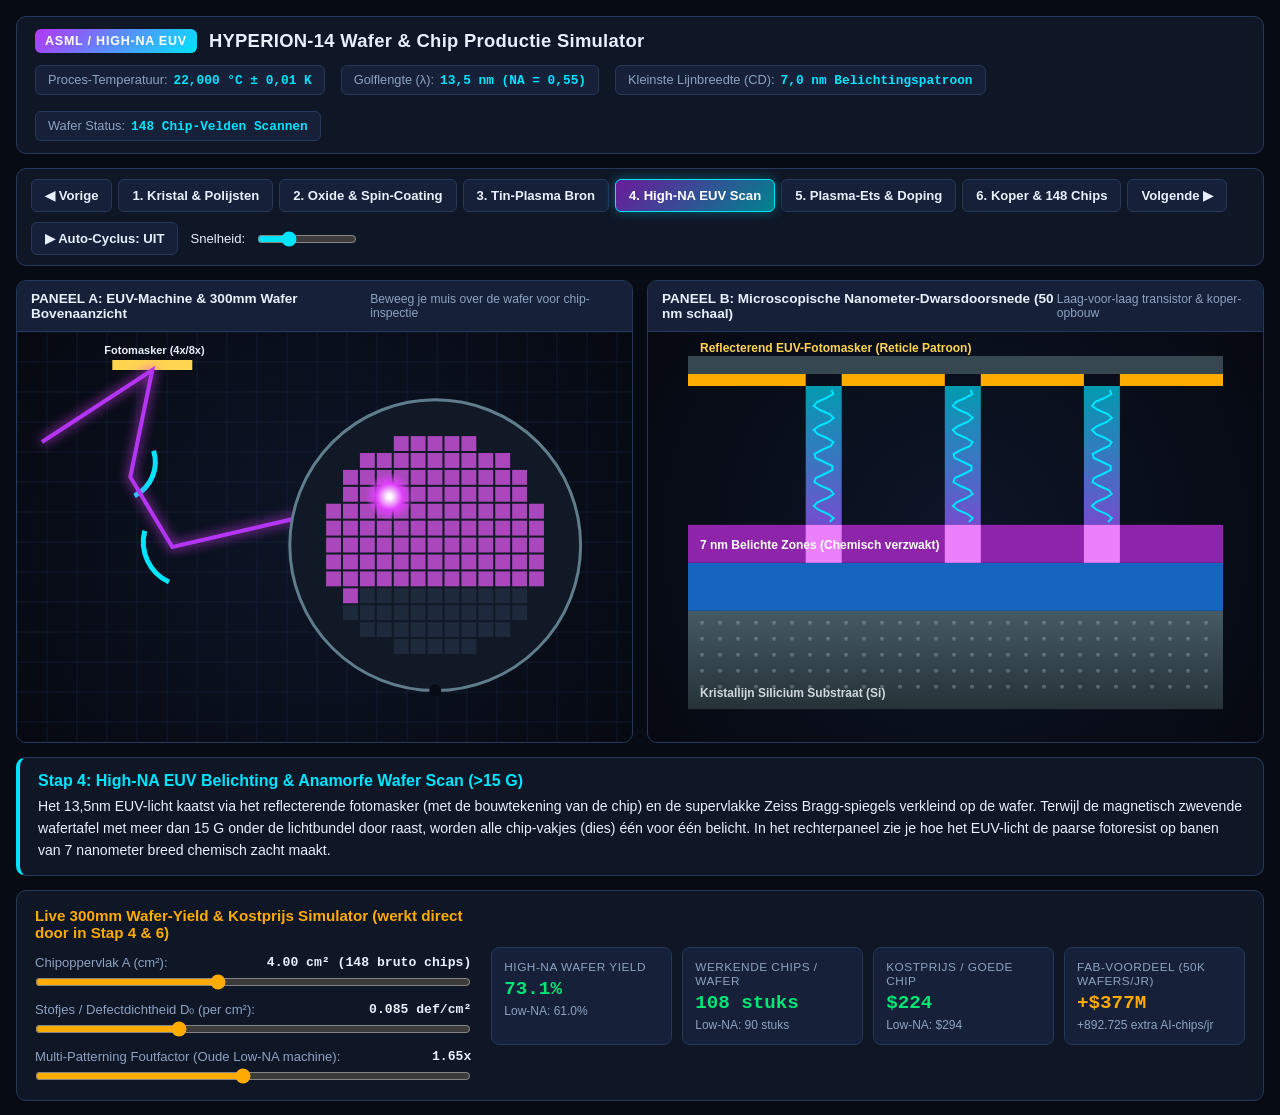
==== commit a16e7c81: "Publish HYPERION-14 EUV simulator; archive Madeira site to archive/2026-10-15 - Archive current Made" ====
--- a/index.html
+++ b/index.html
@@ -1,123 +1,843 @@
-<!doctype html>
-<html lang="nl"><head><meta charset="utf-8">
-<meta name="viewport" content="width=device-width,initial-scale=1">
-<meta name="color-scheme" content="light dark">
-<title>Madeira-spiekbrief · 11–18 okt 2026</title>
+<!DOCTYPE html>
+<html lang="nl">
+<head>
+<meta charset="UTF-8">
+<meta name="viewport" content="width=device-width, initial-scale=1.0">
+<title>HYPERION-14 | High-NA EUV Wafer & Chip Simulator</title>
 <style>
-:root{--bg:#fff;--fg:#1a1a1a;--mut:#555;--acc:#0b6e4f;--card:#f3f5f4;--warn:#fff4e0;--wb:#c77700}
-@media (prefers-color-scheme:dark){:root{--bg:#121414;--fg:#ececec;--mut:#aaa;--acc:#5fd3a5;--card:#1e2322;--warn:#2e2414;--wb:#e0a040}}
-*{box-sizing:border-box}
-body{margin:0;background:var(--bg);color:var(--fg);font:18px/1.55 system-ui,-apple-system,"Segoe UI",Roboto,sans-serif}
-main{max-width:760px;margin:auto;padding:0 16px 60px}
-h1{font-size:1.6em;margin:.6em 0 .2em}
-h2{font-size:1.3em;color:var(--acc);margin-top:1.6em;scroll-margin-top:70px;border-bottom:2px solid var(--acc);padding-bottom:4px}
-h3{font-size:1.08em;margin:1.1em 0 .3em}
-a{color:var(--acc)}
-nav{position:sticky;top:0;z-index:5;background:var(--bg);border-bottom:1px solid var(--mut);padding:8px 16px;overflow-x:auto;white-space:nowrap}
-nav a{display:inline-block;margin-right:14px;font-size:.9em;text-decoration:none;font-weight:600}
-.card{background:var(--card);border-radius:10px;padding:12px 14px;margin:10px 0}
-.warn{background:var(--warn);border-left:4px solid var(--wb);border-radius:8px;padding:10px 12px;margin:10px 0}
-table{width:100%;border-collapse:collapse;font-size:.95em}
-td,th{padding:6px 4px;border-bottom:1px solid var(--card);text-align:left;vertical-align:top}
-.hint{color:var(--mut);font-style:italic}
-.big{font-size:1.5em;font-weight:700}
-button{font:inherit;padding:8px 14px;border-radius:8px;border:1px solid var(--acc);background:var(--acc);color:var(--bg);cursor:pointer}
-small,.mut{color:var(--mut)}
-@media print{nav,button{display:none}body{font-size:12pt;background:#fff;color:#000}h2{color:#000;border-color:#000;page-break-after:avoid}.card,.warn{background:#fff;border:1px solid #999}a{color:#000}a[href^=http]::after{content:" (" attr(href) ")";font-size:9pt}}
-</style></head><body>
-<nav><a href="#nood">Nood</a><a href="#zinnen">Zinnen</a><a href="#vervoer">Vervoer</a><a href="#routes">Routes</a><a href="#veilig">Veiligheid</a><a href="#zon">Zon</a><a href="#week">Deze week</a></nav>
-<main>
-<h1>Madeira-spiekbrief</h1>
-<p class="mut">Zondag 11 t/m zondag 18 oktober 2026. Tijdzone Madeira is gelijk aan Londen: één uur vroeger dan Nederland.</p>
-<div class="card"><b>Offline bewaren:</b> in Chrome tik je op ⋮ en dan op Downloaden (pijltje). In Safari tik je op Deel en kies je Opslaan in Bestanden. Liever een PDF? <button onclick="window.print()">Print / PDF</button></div>
-
-<h2 id="nood">1. Nood</h2>
-<div class="card"><div class="big">📞 112</div>Europees alarmnummer voor ambulance, brandweer en politie. Werkt ook zonder simtegoed.</div>
-<div class="card"><b>Ziekenhuis Funchal:</b> Hospital Dr. Nélio Mendonça, Avenida Luís de Camões 57, 9004-514 Funchal. Algemeen nummer: +351 291 705 600. Spoedeisende hulp is 24 uur per dag open.</div>
-<div class="card"><b>SIMplifica (wandeltickets) via WhatsApp:</b> +351 926 155 465 <small>(check ter plekke)</small></div>
-<p><b>Tip:</b> deel in de bergen je live-locatie met je reisgenoot via WhatsApp of Google Maps. Bel je 112, noem dan eerst de naam van het pad (bijvoorbeeld "PR9") en waar je bent. Een aparte 112-app voor Portugal heb ik niet kunnen bevestigen, dus check ter plekke.</p>
-<p><b>Apotheek:</b> zoek het groene kruis met <i>Farmácia</i>. Er is altijd een dienstapotheek open (<i>farmácia de serviço</i>); het adres hangt op de deur van elke apotheek.</p>
-
-<h2 id="zinnen">2. Portugese basiszinnen</h2>
-<table><tr><th>Nederlands</th><th>Portugees</th><th>Uitspraak</th></tr>
-<tr><td>Goedemorgen</td><td>Bom dia</td><td class="hint">bom DIE-a</td></tr>
-<tr><td>Goedemiddag / -avond</td><td>Boa tarde / Boa noite</td><td class="hint">BO-a TARD / BO-a NOJT</td></tr>
-<tr><td>Hallo / Doei</td><td>Olá / Adeus</td><td class="hint">o-LA / a-DEE-oesj</td></tr>
-<tr><td>Dank je (man / vrouw zegt)</td><td>Obrigado / Obrigada</td><td class="hint">o-bri-GA-doe / o-bri-GA-da</td></tr>
-<tr><td>Alsjeblieft</td><td>Por favor</td><td class="hint">poer fa-VOOR</td></tr>
-<tr><td>Ja / Nee</td><td>Sim / Não</td><td class="hint">sing / nauw</td></tr>
-<tr><td>Sorry / Pardon</td><td>Desculpe</td><td class="hint">desj-KOELP</td></tr>
-<tr><td>Spreekt u Engels?</td><td>Fala inglês?</td><td class="hint">FA-la ing-GLEESJ</td></tr>
-<tr><td>Ik begrijp het niet</td><td>Não percebo</td><td class="hint">nauw per-SEE-boe</td></tr>
-<tr><td>De rekening, alstublieft</td><td>A conta, por favor</td><td class="hint">a KON-ta poer fa-VOOR</td></tr>
-<tr><td>Water (zonder bubbels)</td><td>Água (sem gás)</td><td class="hint">A-gwa (seng gasj)</td></tr>
-<tr><td>Een koffie</td><td>Um café</td><td class="hint">oem ka-FE</td></tr>
-<tr><td>Hoeveel kost het?</td><td>Quanto custa?</td><td class="hint">KWAN-toe KOESJ-ta</td></tr>
-<tr><td>Waar is …?</td><td>Onde fica …?</td><td class="hint">ON-de FIE-ka</td></tr>
-<tr><td>Het toilet</td><td>A casa de banho</td><td class="hint">a KA-za de BAN-joe</td></tr>
-<tr><td>De bushalte</td><td>A paragem</td><td class="hint">a pa-RA-zjeng</td></tr>
-<tr><td>Apotheek</td><td>Farmácia</td><td class="hint">far-MA-sja</td></tr>
-<tr><td>Ik heb rugpijn</td><td>Tenho dores nas costas</td><td class="hint">TEN-joe DO-resj nasj KOSJ-tasj</td></tr>
-<tr><td>Pijnstiller</td><td>Analgésico</td><td class="hint">a-nal-ZJE-zie-koe</td></tr>
-<tr><td>Help!</td><td>Socorro!</td><td class="hint">soe-KO-roe</td></tr>
-<tr><td>Ik heb een dokter nodig</td><td>Preciso de um médico</td><td class="hint">pre-SIE-zoe de oem ME-die-koe</td></tr>
-<tr><td>Proost</td><td>Saúde</td><td class="hint">sa-OED</td></tr>
-</table>
-
-<h2 id="vervoer">3. Vervoer</h2>
-<h3>Bus (SIGA)</h3>
-<p>Het busnet van Madeira valt sinds 2024 onder de naam SIGA. In Funchal rijden de gele stadsbussen (de vroegere Horários do Funchal), onder meer naar Monte, Câmara de Lobos en Curral das Freiras. Dienstregelingen staan op <a href="https://siga.madeira.gov.pt/">siga.madeira.gov.pt</a>. De oude namen SAM en Rodoeste kom je nog tegen op haltes en in oudere info. Een rit in Funchal kost ongeveer €1,45 tot €2; check ter plekke.</p>
-<h3>Luchthaven (Aerobus, lijn 500)</h3>
-<p>De Aerobus vertrekt bij halte 01 "Aeroporto" buiten de aankomsthal en rijdt naar Praia Formosa in Funchal (ongeveer 50 minuten; het centrum bij Avenida do Mar na ongeveer 26 minuten). Vertrek vanaf de luchthaven tussen 08:30 en 22:00, terug vanaf Praia Formosa tussen 07:00 en 21:00. Een kaartje kost €6,70 bij de chauffeur, alleen contant. Tijden staan op <a href="https://siga.madeira.gov.pt/aerobus">siga.madeira.gov.pt/aerobus</a>.</p>
-<h3>Taxi, Bolt en Uber</h3>
-<p>Bolt en Uber werken allebei op Madeira, ook op de luchthaven (volg de ophaalpunten in de app). Bolt heeft meestal de meeste chauffeurs; buiten Funchal en buiten de spits kan het wachten langer zijn. Officiële taxi's zijn geel met een blauwe streep en staan bij standplaatsen. Vraag vóór vertrek naar de prijs bij een langere rit, bijvoorbeeld naar een startpunt in de bergen, en spreek een ophaaltijd af voor de terugweg, want daar is vaak geen bereik.</p>
-
-<h2 id="routes">4. Routes</h2>
-<div class="warn"><b>Boeken:</b> alleen via <a href="https://simplifica.madeira.gov.pt/services/78-82-259">simplifica.madeira.gov.pt/services/78-82-259</a>. Je krijgt geen restitutie, behalve als IFCN het pad sluit. Zonder ticket riskeer je €50 boete. Check vlak voor vertrek de status op de <a href="https://ifcn.madeira.gov.pt/en/atividades-de-natureza/percursos-pedestres-recomendados.html">IFCN-statuspagina</a>.</div>
-<h3>PR6 Levada das 25 Fontes</h3>
-<p>SIMplifica-ticket €4,50. Het pad is eenrichting; je komt terug via de bypass-route. Boek vroeg in de week.</p>
-<h3>PR9 Levada do Caldeirão Verde</h3>
-<p>SIMplifica-ticket €4,50. Er zitten tunnels in, dus neem een zaklamp mee. PR9.1 is een makkelijkere variant als je rug niet meewerkt.</p>
-<h3>Levada do Moinho en Levada Nova (Ponta do Sol)</h3>
-<p>Dit zijn geen officiële PR-routes, dus je hoeft niets te boeken. Let op: er zijn smalle randjes met onbeveiligde afgronden. De parkeerplaats staat vóór 09:00 al vol.</p>
-<div class="warn">Niet verwarren met <b>PR7 (Levada do Moinho bij Porto Moniz)</b>: die is gesloten.</div>
-<h3>PR1 Pico do Arieiro naar Pico Ruivo</h3>
-<p>Volledige route €10,50; deze slots raken als eerste op. Na Pedra Rija is het eenrichting. Je daalt af via PR1.2 naar Achada do Teixeira of via PR1.1, dus regel vervoer terug.</p>
-<div class="card"><b>Rugvriendelijker:</b> ticket €4,50 voor Pico do Arieiro tot Pedra Rija, heen en terug via dezelfde weg. Dan heb je geen vervoer aan de andere kant nodig.</div>
-<h3>Curral das Freiras</h3>
-<p>Kijk vanaf het uitkijkpunt Eira do Serrado in de vallei. Het oude pad Caminho das Voltas loopt steil met haarspeldbochten naar het dorp; dat is pittig voor een gevoelige rug. De stadsbus rijdt naar het dorp. Of hiervoor een SIMplifica-ticket nodig is, heb ik niet kunnen bevestigen: check ter plekke.</p>
-
-<h2 id="veilig">5. Levada-veiligheid en je rug</h2>
-<ul>
-<li>Neem een zaklamp of hoofdlamp mee voor tunnels (zeker bij PR9). Je telefoonlamp is een noodoplossing.</li>
-<li>Draag stevige schoenen met profiel; paden zijn vaak nat en glad.</li>
-<li>Neem altijd een regenjas mee, ook als het in Funchal zonnig is. In de bergen slaat het weer snel om.</li>
-<li>Start vroeg: dan is het rustiger, koeler en is er parkeerplek.</li>
-<li>Blijf van de rand af en loop niet op de levada-muur. Laat anderen passeren op een breed stuk.</li>
-<li>Rug opspelen? Kies de kortere variant of keer om. Omkeren is geen falen.</li>
-<li>Neem elk uur een korte pauze en strek je rug even (handen in je zij, rustig achterover).</li>
-<li>Houd je rugzak licht: water, regenjas, lamp, snack. Gebruik de heupband zodat het gewicht op je heupen rust.</li>
-<li>Wandelstokken ontlasten je rug bij afdalen.</li>
-</ul>
-
-<h2 id="zon">6. Zonsopkomst en -ondergang Funchal</h2>
-<table><tr><th>Dag</th><th>Op</th><th>Onder</th></tr>
-<tr><td>zo 11 okt</td><td>08:08</td><td>19:39</td></tr>
-<tr><td>ma 12 okt</td><td>08:09</td><td>19:38</td></tr>
-<tr><td>di 13 okt</td><td>08:10</td><td>19:36</td></tr>
-<tr><td>wo 14 okt</td><td>08:11</td><td>19:35</td></tr>
-<tr><td>do 15 okt</td><td>08:11</td><td>19:34</td></tr>
-<tr><td>vr 16 okt</td><td>08:12</td><td>19:33</td></tr>
-<tr><td>za 17 okt</td><td>08:13</td><td>19:32</td></tr>
-<tr><td>zo 18 okt</td><td>08:13</td><td>19:31</td></tr></table>
-<p class="mut">Berekend met de Python-bibliotheek astral voor Funchal, tijdzone Atlantic/Madeira (lokale tijd). In diepe valleien gaat de zon eerder achter de bergen.</p>
-
-<h2 id="week">7. Handig deze week</h2>
-<div class="warn"><b>Porto Santo-veerboot:</b> de Lobo Marinho vaart van 14 t/m 22 oktober niet (onderhoud). Een dagtrip kan alleen op 11, 12 of 13 oktober. Info: <a href="https://www.portosantoline.pt/en/">portosantoline.pt</a>.</div>
-<ul>
-<li><b>Zo 11 okt:</b> Echoo Madeira Nature Fest in Chão das Feiteiras (Santa Cruz), laatste dag. Check vooraf of er nog kaartjes zijn.</li>
-<li><b>Vr 16 t/m zo 18 okt:</b> Dancilhas, festival met wereldmuziek en dans in São Martinho (Funchal).</li>
-<li><b>Za 17 okt, 18:00:</b> Operazione Tango door de Orquestra Clássica da Madeira, €25.</li>
-</ul>
-<p class="mut">Gemaakt op 7 oktober 2026. Tijden en prijzen kunnen wijzigen; check ter plekke als het ertoe doet.</p>
-</main></body></html>
+  :root {
+    --bg-main: #070b14;
+    --bg-panel: #0f1626;
+    --bg-card: #162038;
+    --border: #263859;
+    --text-main: #e8f0fe;
+    --text-muted: #8da2c0;
+    --accent-euv: #b535f6;
+    --accent-cyan: #00e5ff;
+    --accent-gold: #ffab00;
+    --accent-green: #00e676;
+    --accent-red: #ff5252;
+  }
+  * { box-sizing: border-box; margin: 0; padding: 0; font-family: -apple-system, BlinkMacSystemFont, "Segoe UI", Roboto, Helvetica, Arial, sans-serif; }
+  body { background-color: var(--bg-main); color: var(--text-main); min-height: 100vh; display: flex; flex-direction: column; padding: 16px; gap: 14px; }
+  header { display: flex; flex-wrap: wrap; justify-content: space-between; align-items: center; background: var(--bg-panel); border: 1px solid var(--border); border-radius: 10px; padding: 12px 18px; gap: 12px; }
+  .brand { display: flex; align-items: center; gap: 12px; }
+  .brand-badge { background: linear-gradient(135deg, var(--accent-euv), var(--accent-cyan)); color: #fff; font-weight: 800; font-size: 0.78rem; padding: 5px 10px; border-radius: 6px; letter-spacing: 0.8px; }
+  .brand h1 { font-size: 1.15rem; font-weight: 700; letter-spacing: 0.3px; }
+  .telemetry-bar { display: flex; flex-wrap: wrap; gap: 16px; }
+  .telemetry-item { background: var(--bg-card); border: 1px solid var(--border); padding: 6px 12px; border-radius: 6px; font-size: 0.8rem; }
+  .telemetry-item span { color: var(--text-muted); margin-right: 6px; }
+  .telemetry-item strong { color: var(--accent-cyan); font-family: "SFMono-Regular", Consolas, monospace; }
+  .controls-bar { display: flex; flex-wrap: wrap; justify-content: space-between; align-items: center; background: var(--bg-panel); border: 1px solid var(--border); border-radius: 10px; padding: 10px 14px; gap: 10px; }
+  .step-buttons { display: flex; flex-wrap: wrap; gap: 6px; }
+  .btn { background: var(--bg-card); color: var(--text-main); border: 1px solid var(--border); padding: 8px 13px; border-radius: 6px; cursor: pointer; font-size: 0.82rem; font-weight: 600; transition: all 0.18s ease; }
+  .btn:hover { border-color: var(--accent-cyan); background: #1d2b4a; }
+  .btn.active { background: linear-gradient(135deg, #6a1b9a, #00838f); border-color: var(--accent-cyan); color: #fff; box-shadow: 0 0 12px rgba(0, 229, 255, 0.35); }
+  .playback-controls { display: flex; align-items: center; gap: 12px; font-size: 0.82rem; }
+  .playback-controls input[type="range"] { accent-color: var(--accent-cyan); width: 100px; cursor: pointer; }
+  .sim-grid { display: grid; grid-template-columns: 1fr 1fr; gap: 14px; }
+  @media (max-width: 1024px) { .sim-grid { grid-template-columns: 1fr; } }
+  .canvas-card { background: var(--bg-panel); border: 1px solid var(--border); border-radius: 10px; display: flex; flex-direction: column; overflow: hidden; }
+  .canvas-header { display: flex; justify-content: space-between; align-items: center; padding: 10px 14px; background: var(--bg-card); border-bottom: 1px solid var(--border); font-size: 0.85rem; font-weight: 600; }
+  .canvas-header .subtitle { color: var(--text-muted); font-size: 0.76rem; font-weight: 400; }
+  .canvas-wrapper { position: relative; width: 100%; height: 410px; background: radial-gradient(circle at center, #0d1527 0%, #060911 100%); }
+  canvas { width: 100%; height: 100%; display: block; cursor: crosshair; }
+  .info-banner { background: var(--bg-panel); border: 1px solid var(--border); border-left: 4px solid var(--accent-cyan); border-radius: 10px; padding: 14px 18px; display: flex; flex-direction: column; gap: 6px; }
+  .info-banner h2 { font-size: 1rem; color: var(--accent-cyan); }
+  .info-banner p { font-size: 0.88rem; line-height: 1.55; color: var(--text-main); }
+  .econ-panel { background: var(--bg-panel); border: 1px solid var(--border); border-radius: 10px; padding: 16px 18px; display: grid; grid-template-columns: 1.1fr 1.9fr; gap: 20px; align-items: center; }
+  @media (max-width: 960px) { .econ-panel { grid-template-columns: 1fr; } }
+  .sliders-box { display: flex; flex-direction: column; gap: 12px; }
+  .sliders-box h3 { font-size: 0.95rem; color: var(--accent-gold); margin-bottom: 2px; }
+  .slider-row { display: flex; flex-direction: column; gap: 4px; font-size: 0.82rem; }
+  .slider-row label { display: flex; justify-content: space-between; color: var(--text-muted); }
+  .slider-row label strong { color: var(--text-main); font-family: monospace; }
+  .slider-row input[type="range"] { width: 100%; accent-color: var(--accent-gold); cursor: pointer; }
+  .kpi-grid { display: grid; grid-template-columns: repeat(4, 1fr); gap: 10px; }
+  @media (max-width: 700px) { .kpi-grid { grid-template-columns: repeat(2, 1fr); } }
+  .kpi-card { background: var(--bg-card); border: 1px solid var(--border); border-radius: 8px; padding: 12px; display: flex; flex-direction: column; gap: 4px; }
+  .kpi-card .kpi-title { font-size: 0.74rem; color: var(--text-muted); text-transform: uppercase; letter-spacing: 0.5px; }
+  .kpi-card .kpi-val { font-size: 1.2rem; font-weight: 700; font-family: "SFMono-Regular", Consolas, monospace; color: var(--accent-green); }
+  .kpi-card .kpi-sub { font-size: 0.75rem; color: var(--text-muted); }
+</style>
+</head>
+<body>
+
+<header>
+  <div class="brand">
+    <span class="brand-badge">ASML / HIGH-NA EUV</span>
+    <h1>HYPERION-14 Wafer & Chip Productie Simulator</h1>
+  </div>
+  <div class="telemetry-bar">
+    <div class="telemetry-item"><span>Proces-Temperatuur:</span><strong id="tel-temp">1.425 °C</strong></div>
+    <div class="telemetry-item"><span>Golflengte (λ):</span><strong id="tel-wave">13,5 nm (NA 0.55)</strong></div>
+    <div class="telemetry-item"><span>Kleinste Lijnbreedte (CD):</span><strong id="tel-cd">7,0 nm</strong></div>
+    <div class="telemetry-item"><span>Wafer Status:</span><strong id="tel-wafer">300 mm Monokristal</strong></div>
+  </div>
+</header>
+
+<div class="controls-bar">
+  <div class="step-buttons">
+    <button class="btn" onclick="prevStep()">◀ Vorige</button>
+    <button class="btn step-btn" onclick="setStep(1)">1. Kristal & Polijsten</button>
+    <button class="btn step-btn" onclick="setStep(2)">2. Oxide & Spin-Coating</button>
+    <button class="btn step-btn" onclick="setStep(3)">3. Tin-Plasma Bron</button>
+    <button class="btn step-btn" onclick="setStep(4)">4. High-NA EUV Scan</button>
+    <button class="btn step-btn" onclick="setStep(5)">5. Plasma-Ets & Doping</button>
+    <button class="btn step-btn" onclick="setStep(6)">6. Koper & 148 Chips</button>
+    <button class="btn" onclick="nextStep()">Volgende ▶</button>
+  </div>
+  <div class="playback-controls">
+    <button class="btn" id="auto-btn" onclick="toggleAutoPlay()">▶ Auto-Cyclus: UIT</button>
+    <label for="speed-slider">Snelheid:</label>
+    <input type="range" id="speed-slider" min="0.4" max="2.5" step="0.1" value="1.0">
+  </div>
+</div>
+
+<div class="sim-grid">
+  <div class="canvas-card">
+    <div class="canvas-header">
+      <span id="left-title">PANEEL A: EUV-Machine & 300mm Wafer Bovenaanzicht</span>
+      <span class="subtitle" id="left-hint">Beweeg je muis over de wafer voor chip-inspectie</span>
+    </div>
+    <div class="canvas-wrapper">
+      <canvas id="macroCanvas"></canvas>
+    </div>
+  </div>
+
+  <div class="canvas-card">
+    <div class="canvas-header">
+      <span id="right-title">PANEEL B: Microscopische Nanometer-Dwarsdoorsnede (50 nm schaal)</span>
+      <span class="subtitle">Laag-voor-laag transistor & koper-opbouw</span>
+    </div>
+    <div class="canvas-wrapper">
+      <canvas id="microCanvas"></canvas>
+    </div>
+  </div>
+</div>
+
+<div class="info-banner">
+  <h2 id="step-heading">Stap 4: High-NA EUV Belichting & Anamorfe Wafer Scan</h2>
+  <p id="step-desc"></p>
+</div>
+
+<div class="econ-panel">
+  <div class="sliders-box">
+    <h3>Live 300mm Wafer-Yield & Kostprijs Simulator (werkt direct door in Stap 4 & 6)</h3>
+    <div class="slider-row">
+      <label><span>Chipoppervlak A (cm²):</span><strong id="val-area">4.00 cm² (148 bruto chips)</strong></label>
+      <input type="range" id="sl-area" min="1.5" max="7.5" step="0.25" value="4.0" oninput="updateEconomics()">
+    </div>
+    <div class="slider-row">
+      <label><span>Stofjes / Defectdichtheid D₀ (per cm²):</span><strong id="val-d0">0.085 def/cm²</strong></label>
+      <input type="range" id="sl-d0" min="0.030" max="0.200" step="0.005" value="0.085" oninput="updateEconomics()">
+    </div>
+    <div class="slider-row">
+      <label><span>Multi-Patterning Foutfactor (Oude Low-NA machine):</span><strong id="val-mult">1.65x</strong></label>
+      <input type="range" id="sl-mult" min="1.15" max="2.20" step="0.05" value="1.65" oninput="updateEconomics()">
+    </div>
+  </div>
+
+  <div class="kpi-grid">
+    <div class="kpi-card">
+      <span class="kpi-title">High-NA Wafer Yield</span>
+      <span class="kpi-val" id="kpi-yield-hna">73.1%</span>
+      <span class="kpi-sub" id="kpi-yield-lna">Low-NA: 61.0%</span>
+    </div>
+    <div class="kpi-card">
+      <span class="kpi-title">Werkende Chips / Wafer</span>
+      <span class="kpi-val" id="kpi-good-hna">108 stuks</span>
+      <span class="kpi-sub" id="kpi-good-lna">Low-NA: 90 stuks</span>
+    </div>
+    <div class="kpi-card">
+      <span class="kpi-title">Kostprijs / Goede Chip</span>
+      <span class="kpi-val" id="kpi-cost-hna">$224</span>
+      <span class="kpi-sub" id="kpi-cost-lna">Low-NA: $293</span>
+    </div>
+    <div class="kpi-card">
+      <span class="kpi-title">Fab-Voordeel (50k wafers/jr)</span>
+      <span class="kpi-val" id="kpi-savings" style="color: var(--accent-gold);">+$348M</span>
+      <span class="kpi-sub" id="kpi-extra-dies">+889.000 extra AI-chips</span>
+    </div>
+  </div>
+</div>
+
+<script>
+const STEPS = [
+  null,
+  {
+    title: "Stap 1: Kristalgroei (Czochralski) & Spiegelglad Polijsten (CMP)",
+    temp: "1.425 °C (Smelt)",
+    wave: "N.v.t. (Kristalfase)",
+    cd: "0,1 nm vlakheid",
+    wafer: "Zuiver Silicium (99,999999999%)",
+    desc: "Uit gesmolten, superzuiver kwartszand (1.425 °C) wordt al draaiend één grote cilindervormige kristal-pilaar (ingot) van 300 mm breed en 200 kg zwaar omhooggetrokken. Diamantdraden zagen hier schijfjes van 0,775 mm dik uit. In het rechterpaneel zie je hoe een Chemisch-Mechanische Polijstkop (CMP) het atoomrooster schuurt tot de hoogteafwijking kleiner is dan 0,1 nanometer (één atoomlaag)."
+  },
+  {
+    title: "Stap 2: Isolerende Oxidelaag & Spin-Coating (3.000 RPM)",
+    temp: "22,000 °C (Cleanroom)",
+    wave: "UV-Blokkerend Geel Licht",
+    cd: "20 nm Fotoresist-laag",
+    wafer: "Si + SiO₂ + Fotoresist",
+    desc: "Op de gepolijste wafer wordt eerst een flinterdunne blauwe isolatielaag van siliciumdioxide (SiO₂) aangebracht. Vervolgens valt er een druppel paarse lichtgevoelige lak (fotoresist) midden op de schijf. Door de wafer met 3.000 toeren per minuut rond te slingeren, spreidt de middelpuntvliedende kracht de lak uit tot een volmaakt egale laag van exact 20 nanometer dik."
+  },
+  {
+    title: "Stap 3: De EUV-Lichtbron — 50.000 Ontploffende Tindruppels per Seconde",
+    temp: "220.000 °C (Tin-Plasma)",
+    wave: "13,5 nm EUV-opwekking",
+    cd: "30 µm Tindruppels",
+    wafer: "Vacuümkamer Gereed",
+    desc: "Gewoon licht heeft een veel te grove golflengte om 7nm-lijntjes te tekenen. Daarom schiet een generator elke seconde 50.000 druppeltjes gesmolten tin door een vacuümkamer. Een krachtige CO₂-laser vuurt twee keer op elke vallende druppel: de voorpuls slaat hem plat tot een pannenkoekje, en de hoofdpuls verdampt het tin tot een gloeiend plasma van 220.000 °C (40x heter dan de zon), waaruit 13,5 nm EUV-licht vrijkomt."
+  },
+  {
+    title: "Stap 4: High-NA EUV Belichting & Anamorfe Wafer Scan (>15 G)",
+    temp: "22,000 °C ± 0,01 K",
+    wave: "13,5 nm (NA = 0,55)",
+    cd: "7,0 nm Belichtingspatroon",
+    wafer: "148 Chip-Velden Scannen",
+    desc: "Het 13,5nm EUV-licht kaatst via het reflecterende fotomasker (met de bouwtekening van de chip) en de supervlakke Zeiss Bragg-spiegels verkleind op de wafer. Terwijl de magnetisch zwevende wafertafel met meer dan 15 G onder de lichtbundel door raast, worden alle chip-vakjes (dies) één voor één belicht. In het rechterpaneel zie je hoe het EUV-licht de paarse fotoresist op banen van 7 nanometer breed chemisch zacht maakt."
+  },
+  {
+    title: "Stap 5: Ontwikkelen, Anisotroop Plasma-Etsen & Ion-Implantatie",
+    temp: "65,0 °C (Plasma-Ets)",
+    wave: "RF-Geïoniseerd Gas",
+    cd: "7,0 nm Geëtst Kanaal",
+    wafer: "Transistoren Vormen",
+    desc: "Een ontwikkelaarvloeistof spoelt de door EUV-licht zacht gemaakte stukjes lak weg. Daarna bombardeert een reactief plasma de wafer loodrecht van bovenaf: alleen waar de lak weg is, vreet het plasma 7 nanometer smalle sleuven in de blauwe oxidelaag. Vervolgens schiet een deeltjesversneller groene doterings-ionen (boor/arseen) in het blootliggende silicium om de schakende transistor-kanalen te maken."
+  },
+  {
+    title: "Stap 6: Koper-Elektroplating, 100 Verdiepingen & Laser-Dicing",
+    temp: "22,0 °C (Eindtest & Zaag)",
+    wave: "Laser-Dicing & Prober",
+    cd: "1.4nm AI-Architectuur",
+    wafer: "Voltooide Wafer (Zie Die-Map)",
+    desc: "De overgebleven lak wordt verwijderd en de 7nm-geulen worden gevuld met goudkleurig koper. Na het vlakpolijsten herhaalt deze cyclus zich tot wel 100 verdiepingen hoog! Links zie je de voltooide 300mm wafer met alle werkende groene chips en enkele rode defecte chips (afhankelijk van je instellingen onderaan). Beweeg je muis over de individuele chips op de wafer om ze te inspecteren!"
+  }
+];
+
+let currentStep = 4;
+let animTime = 0;
+let autoPlay = false;
+let lastAutoSwitch = 0;
+let simSpeed = 1.0;
+
+let dieAreaCm2 = 4.0;
+let defectDensityD0 = 0.085;
+let multiPatternMult = 1.65;
+let waferDies = [];
+let hoveredDie = null;
+let mouseMacro = { x: -1000, y: -1000 };
+
+const macroCanvas = document.getElementById("macroCanvas");
+const microCanvas = document.getElementById("microCanvas");
+const ctxMacro = macroCanvas.getContext("2d");
+const ctxMicro = microCanvas.getContext("2d");
+
+function resizeCanvases() {
+  const dpr = window.devicePixelRatio || 1;
+  [macroCanvas, microCanvas].forEach(c => {
+    const rect = c.parentElement.getBoundingClientRect();
+    c.width = rect.width * dpr;
+    c.height = rect.height * dpr;
+    const ctx = c.getContext("2d");
+    ctx.setTransform(dpr, 0, 0, dpr, 0, 0);
+  });
+}
+window.addEventListener("resize", resizeCanvases);
+
+macroCanvas.addEventListener("mousemove", (e) => {
+  const rect = macroCanvas.getBoundingClientRect();
+  mouseMacro.x = e.clientX - rect.left;
+  mouseMacro.y = e.clientY - rect.top;
+});
+macroCanvas.addEventListener("mouseleave", () => {
+  mouseMacro.x = -1000;
+  mouseMacro.y = -1000;
+  hoveredDie = null;
+});
+
+function pseudoRandom(seed) {
+  let x = Math.sin(seed * 9999.123) * 10000;
+  return x - Math.floor(x);
+}
+
+function rebuildWaferGrid(yieldFraction) {
+  waferDies = [];
+  const gridRadius = Math.max(4, Math.min(9, Math.round(13.5 / Math.sqrt(dieAreaCm2))));
+  let idx = 1;
+  for (let gy = -gridRadius; gy <= gridRadius; gy++) {
+    for (let gx = -gridRadius; gx <= gridRadius; gx++) {
+      const dist = Math.sqrt((gx * gx) + (gy * gy));
+      if (dist <= gridRadius - 0.35) {
+        const randVal = pseudoRandom(gx * 37 + gy * 101 + Math.round(defectDensityD0 * 1000));
+        const isGood = randVal < yieldFraction;
+        const overlayPm = Math.round(45 + pseudoRandom(idx * 17) * 180);
+        waferDies.push({ id: idx++, gx, gy, gridRadius, isGood, overlayPm });
+      }
+    }
+  }
+}
+
+function updateEconomics() {
+  dieAreaCm2 = parseFloat(document.getElementById("sl-area").value);
+  defectDensityD0 = parseFloat(document.getElementById("sl-d0").value);
+  multiPatternMult = parseFloat(document.getElementById("sl-mult").value);
+
+  const grossDies = Math.floor(592.0 / dieAreaCm2);
+  const alpha = 2.0;
+
+  const yieldHighNA = Math.pow(1 + (dieAreaCm2 * defectDensityD0) / alpha, -alpha);
+  const d0LowNA = defectDensityD0 * multiPatternMult;
+  const yieldLowNA = Math.pow(1 + (dieAreaCm2 * d0LowNA) / alpha, -alpha);
+
+  const goodHighNA = grossDies * yieldHighNA;
+  const goodLowNA = grossDies * yieldLowNA;
+
+  const costWaferHighNA = 24200;
+  const costWaferLowNA = 26500;
+
+  const cpgdHighNA = costWaferHighNA / goodHighNA;
+  const cpgdLowNA = costWaferLowNA / goodLowNA;
+
+  const annualGoodHighNA = goodHighNA * 50000;
+  const annualGoodLowNA = goodLowNA * 50000;
+  const extraDiesYr = Math.round(annualGoodHighNA - annualGoodLowNA);
+  const annualSavingsM = ((cpgdLowNA - cpgdHighNA) * annualGoodHighNA) / 1e6;
+
+  document.getElementById("val-area").textContent = `${dieAreaCm2.toFixed(2)} cm² (${grossDies} bruto chips)`;
+  document.getElementById("val-d0").textContent = `${defectDensityD0.toFixed(3)} def/cm²`;
+  document.getElementById("val-mult").textContent = `${multiPatternMult.toFixed(2)}x`;
+
+  document.getElementById("kpi-yield-hna").textContent = `${(yieldHighNA * 100).toFixed(1)}%`;
+  document.getElementById("kpi-yield-lna").textContent = `Low-NA: ${(yieldLowNA * 100).toFixed(1)}%`;
+
+  document.getElementById("kpi-good-hna").textContent = `${Math.round(goodHighNA)} stuks`;
+  document.getElementById("kpi-good-lna").textContent = `Low-NA: ${Math.round(goodLowNA)} stuks`;
+
+  document.getElementById("kpi-cost-hna").textContent = `$${Math.round(cpgdHighNA)}`;
+  document.getElementById("kpi-cost-lna").textContent = `Low-NA: $${Math.round(cpgdLowNA)}`;
+
+  document.getElementById("kpi-savings").textContent = `+$${Math.round(annualSavingsM)}M`;
+  document.getElementById("kpi-extra-dies").textContent = `+${extraDiesYr.toLocaleString("nl-NL")} extra AI-chips/jr`;
+
+  rebuildWaferGrid(yieldHighNA);
+}
+
+function setStep(step) {
+  currentStep = step;
+  lastAutoSwitch = performance.now();
+  const s = STEPS[step];
+
+  document.getElementById("tel-temp").textContent = s.temp;
+  document.getElementById("tel-wave").textContent = s.wave;
+  document.getElementById("tel-cd").textContent = s.cd;
+  document.getElementById("tel-wafer").textContent = s.wafer;
+  document.getElementById("step-heading").textContent = s.title;
+  document.getElementById("step-desc").textContent = s.desc;
+
+  const btns = document.querySelectorAll(".step-btn");
+  btns.forEach((b, idx) => {
+    b.classList.toggle("active", idx + 1 === step);
+  });
+}
+
+function prevStep() { setStep(currentStep > 1 ? currentStep - 1 : 6); }
+function nextStep() { setStep(currentStep < 6 ? currentStep + 1 : 1); }
+
+function toggleAutoPlay() {
+  autoPlay = !autoPlay;
+  lastAutoSwitch = performance.now();
+  const btn = document.getElementById("auto-btn");
+  btn.textContent = autoPlay ? "⏸ Auto-Cyclus: AAN" : "▶ Auto-Cyclus: UIT";
+  btn.classList.toggle("active", autoPlay);
+}
+
+document.getElementById("speed-slider").addEventListener("input", (e) => {
+  simSpeed = parseFloat(e.target.value);
+});
+
+function drawMacroPanel(ctx, w, h, t) {
+  ctx.clearRect(0, 0, w, h);
+
+  ctx.strokeStyle = "rgba(38, 56, 89, 0.35)";
+  ctx.lineWidth = 1;
+  for (let x = 0; x < w; x += 30) {
+    ctx.beginPath(); ctx.moveTo(x, 0); ctx.lineTo(x, h); ctx.stroke();
+  }
+  for (let y = 0; y < h; y += 30) {
+    ctx.beginPath(); ctx.moveTo(0, y); ctx.lineTo(w, y); ctx.stroke();
+  }
+
+  if (currentStep === 1) {
+    const cx = w * 0.32;
+    const cy = h * 0.68;
+
+    ctx.fillStyle = "#2b374b";
+    ctx.fillRect(cx - 85, cy - 30, 170, 85);
+
+    const gradMelt = ctx.createRadialGradient(cx, cy, 10, cx, cy, 80);
+    gradMelt.addColorStop(0, "#fff176");
+    gradMelt.addColorStop(0.5, "#ff6d00");
+    gradMelt.addColorStop(1, "#b71c1c");
+    ctx.fillStyle = gradMelt;
+    ctx.beginPath();
+    ctx.ellipse(cx, cy - 25, 76, 22, 0, 0, Math.PI * 2);
+    ctx.fill();
+
+    const pullOffset = Math.sin(t * 1.5) * 12;
+    const ingotTop = 65 + pullOffset;
+    const gradIngot = ctx.createLinearGradient(cx - 42, 0, cx + 42, 0);
+    gradIngot.addColorStop(0, "#546e7a");
+    gradIngot.addColorStop(0.45, "#eceff1");
+    gradIngot.addColorStop(1, "#37474f");
+    ctx.fillStyle = gradIngot;
+    ctx.fillRect(cx - 42, ingotTop, 84, cy - 25 - ingotTop);
+
+    ctx.strokeStyle = "#90a4ae";
+    ctx.lineWidth = 4;
+    ctx.beginPath();
+    ctx.moveTo(cx, 15);
+    ctx.lineTo(cx, ingotTop);
+    ctx.stroke();
+
+    ctx.fillStyle = "#00e5ff";
+    ctx.font = "bold 12px sans-serif";
+    ctx.fillText("1.425 °C Gesmolten Silicium", cx - 75, cy + 75);
+    ctx.fillText("↺ 300mm Monokristal Ingot", cx - 75, ingotTop - 10);
+
+    drawWaferMap(ctx, w * 0.74, h * 0.52, Math.min(w, h) * 0.28, t, "bare");
+
+  } else if (currentStep === 2) {
+    const cx = w * 0.5;
+    const cy = h * 0.54;
+    const r = Math.min(w, h) * 0.34;
+
+    ctx.save();
+    ctx.translate(cx, cy);
+    ctx.rotate(t * 8.0);
+
+    ctx.fillStyle = "#1565c0";
+    ctx.beginPath();
+    ctx.arc(0, 0, r, 0, Math.PI * 2);
+    ctx.fill();
+
+    const resistRadius = ((t * 0.7) % 1.0) * r;
+    const gradResist = ctx.createRadialGradient(0, 0, 2, 0, 0, resistRadius + 15);
+    gradResist.addColorStop(0, "rgba(181, 53, 246, 0.92)");
+    gradResist.addColorStop(0.8, "rgba(156, 39, 176, 0.75)");
+    gradResist.addColorStop(1, "rgba(156, 39, 176, 0)");
+    ctx.fillStyle = gradResist;
+    ctx.beginPath();
+    ctx.arc(0, 0, r, 0, Math.PI * 2);
+    ctx.fill();
+
+    ctx.strokeStyle = "rgba(255, 255, 255, 0.35)";
+    ctx.lineWidth = 2;
+    for (let i = 0; i < 6; i++) {
+      const a = (i * Math.PI) / 3;
+      ctx.beginPath();
+      ctx.arc(0, 0, r * 0.55, a, a + 0.7);
+      ctx.stroke();
+    }
+    ctx.restore();
+
+    ctx.fillStyle = "#90a4ae";
+    ctx.fillRect(cx - 8, 18, 16, 42);
+    const dropY = 65 + ((t * 140) % (cy - 65));
+    ctx.fillStyle = "#e040fb";
+    ctx.beginPath();
+    ctx.arc(cx, dropY, 6, 0, Math.PI * 2);
+    ctx.fill();
+
+    ctx.fillStyle = "#e8f0fe";
+    ctx.font = "bold 13px sans-serif";
+    ctx.fillText("Spin-Coater: 3.000 RPM spreidt Fotoresist (20 nm)", 20, h - 18);
+
+  } else if (currentStep === 3) {
+    const cx = w * 0.48;
+    const cy = h * 0.52;
+
+    ctx.strokeStyle = "#00e5ff";
+    ctx.lineWidth = 6;
+    ctx.beginPath();
+    ctx.arc(cx, cy, 95, Math.PI * 0.65, Math.PI * 1.35);
+    ctx.stroke();
+
+    ctx.fillStyle = "#78909c";
+    ctx.fillRect(cx - 18, 16, 36, 34);
+    ctx.fillStyle = "#cfd8dc";
+    ctx.font = "11px sans-serif";
+    ctx.fillText("Tin-Nozzle (50 kHz)", cx - 48, 12);
+
+    for (let i = 0; i < 5; i++) {
+      const dy = 55 + ((t * 120 + i * 35) % (cy - 55));
+      ctx.fillStyle = "#b0bec5";
+      ctx.beginPath();
+      ctx.arc(cx, dy, 4.5, 0, Math.PI * 2);
+      ctx.fill();
+    }
+
+    const pulsePhase = (t * 4.0) % 1.0;
+    if (pulsePhase < 0.65) {
+      ctx.strokeStyle = pulsePhase < 0.3 ? "#ff5252" : "#ff1744";
+      ctx.lineWidth = pulsePhase < 0.3 ? 3 : 7;
+      ctx.beginPath();
+      ctx.moveTo(w - 20, cy);
+      ctx.lineTo(cx, cy);
+      ctx.stroke();
+    }
+
+    const plasmaRadius = 18 + Math.sin(t * 25) * 8;
+    const gradPlasma = ctx.createRadialGradient(cx, cy, 2, cx, cy, plasmaRadius * 2.2);
+    gradPlasma.addColorStop(0, "#ffffff");
+    gradPlasma.addColorStop(0.35, "#00e5ff");
+    gradPlasma.addColorStop(0.7, "#b535f6");
+    gradPlasma.addColorStop(1, "rgba(181, 53, 246, 0)");
+    ctx.fillStyle = gradPlasma;
+    ctx.beginPath();
+    ctx.arc(cx, cy, plasmaRadius * 2.2, 0, Math.PI * 2);
+    ctx.fill();
+
+    ctx.strokeStyle = "rgba(181, 53, 246, 0.75)";
+    ctx.lineWidth = 2;
+    for (let a = -0.5; a <= 0.5; a += 0.25) {
+      const sx = cx - Math.cos(a) * 92;
+      const sy = cy + Math.sin(a) * 92;
+      ctx.beginPath();
+      ctx.moveTo(cx, cy);
+      ctx.lineTo(sx, sy);
+      ctx.lineTo(w - 45, 55);
+      ctx.stroke();
+    }
+
+    ctx.fillStyle = "#00e5ff";
+    ctx.font = "bold 12px sans-serif";
+    ctx.fillText("CO₂ Laser (Voorpuls + Hoofdpuls) ◀──", w - 245, cy - 12);
+    ctx.fillStyle = "#e040fb";
+    ctx.fillText("220.000 °C Tin-Plasma (λ = 13,5 nm)", cx - 95, cy + 125);
+
+  } else if (currentStep === 4) {
+    const optX = w * 0.22;
+    ctx.fillStyle = "#ffd54f";
+    ctx.fillRect(optX - 40, 28, 80, 10);
+    ctx.fillStyle = "#e8f0fe";
+    ctx.font = "bold 11px sans-serif";
+    ctx.fillText("Fotomasker (4x/8x)", optX - 48, 22);
+
+    ctx.strokeStyle = "#00e5ff";
+    ctx.lineWidth = 5;
+    ctx.beginPath(); ctx.arc(optX - 35, 130, 38, -0.3, 1.1); ctx.stroke();
+    ctx.beginPath(); ctx.arc(optX + 35, 210, 44, 2.0, 3.4); ctx.stroke();
+
+    const scanTargetX = w * 0.68 + Math.sin(t * 3.2) * 55;
+    const scanTargetY = h * 0.52 + Math.cos(t * 1.6) * 55;
+
+    ctx.strokeStyle = "#b535f6";
+    ctx.lineWidth = 4;
+    ctx.shadowColor = "#e040fb";
+    ctx.shadowBlur = 12;
+    ctx.beginPath();
+    ctx.moveTo(25, 110);
+    ctx.lineTo(optX, 38);
+    ctx.lineTo(optX - 22, 145);
+    ctx.lineTo(optX + 20, 215);
+    ctx.lineTo(scanTargetX, scanTargetY);
+    ctx.stroke();
+    ctx.shadowBlur = 0;
+
+    drawWaferMap(ctx, w * 0.68, h * 0.52, Math.min(w, h) * 0.34, t, "scanning", scanTargetX, scanTargetY);
+
+  } else if (currentStep === 5) {
+    const cx = w * 0.5;
+    const cy = h * 0.52;
+    const r = Math.min(w, h) * 0.33;
+
+    const gradChamber = ctx.createRadialGradient(cx, cy, 10, cx, cy, r * 1.35);
+    gradChamber.addColorStop(0, "rgba(0, 230, 118, 0.28)");
+    gradChamber.addColorStop(0.6, "rgba(181, 53, 246, 0.25)");
+    gradChamber.addColorStop(1, "rgba(0, 0, 0, 0)");
+    ctx.fillStyle = gradChamber;
+    ctx.beginPath();
+    ctx.arc(cx, cy, r * 1.35, 0, Math.PI * 2);
+    ctx.fill();
+
+    drawWaferMap(ctx, cx, cy, r, t, "etching");
+
+  } else if (currentStep === 6) {
+    const cx = w * 0.5;
+    const cy = h * 0.52;
+    const r = Math.min(w, h) * 0.35;
+    drawWaferMap(ctx, cx, cy, r, t, "completed");
+  }
+}
+
+function drawWaferMap(ctx, cx, cy, r, t, mode, beamX, beamY) {
+  ctx.fillStyle = "#111927";
+  ctx.strokeStyle = "#607d8b";
+  ctx.lineWidth = 3;
+  ctx.beginPath();
+  ctx.arc(cx, cy, r + 6, 0, Math.PI * 2);
+  ctx.fill();
+  ctx.stroke();
+
+  ctx.fillStyle = "#070b14";
+  ctx.beginPath();
+  ctx.arc(cx, cy + r + 6, 6, 0, Math.PI * 2);
+  ctx.fill();
+
+  if (mode === "bare") {
+    const gradPol = ctx.createLinearGradient(cx - r, cy - r, cx + r, cy + r);
+    gradPol.addColorStop(0, "#37474f");
+    gradPol.addColorStop(0.5, "#cfd8dc");
+    gradPol.addColorStop(1, "#263238");
+    ctx.fillStyle = gradPol;
+    ctx.beginPath();
+    ctx.arc(cx, cy, r, 0, Math.PI * 2);
+    ctx.fill();
+    return;
+  }
+
+  const totalDies = waferDies.length;
+  const exposedCount = mode === "scanning" ? Math.floor(((t * 0.45) % 1.0) * totalDies) : totalDies;
+
+  hoveredDie = null;
+
+  waferDies.forEach((d, index) => {
+    const cellSpan = (r * 1.82) / (d.gridRadius * 2 + 1);
+    const dx = cx + d.gx * cellSpan - cellSpan * 0.45;
+    const dy = cy + d.gy * cellSpan - cellSpan * 0.45;
+    const dw = cellSpan * 0.88;
+    const dh = cellSpan * 0.88;
+
+    if (mode === "scanning") {
+      ctx.fillStyle = index < exposedCount ? "#ab47bc" : "#1e293b";
+    } else if (mode === "etching") {
+      ctx.fillStyle = "#00acc1";
+    } else if (mode === "completed") {
+      ctx.fillStyle = d.isGood ? "#00c853" : "#ff5252";
+    }
+
+    ctx.fillRect(dx, dy, dw, dh);
+
+    if (mouseMacro.x >= dx && mouseMacro.x <= dx + dw && mouseMacro.y >= dy && mouseMacro.y <= dy + dh) {
+      hoveredDie = { ...d, dx, dy };
+      ctx.strokeStyle = "#ffffff";
+      ctx.lineWidth = 2;
+      ctx.strokeRect(dx - 1, dy - 1, dw + 2, dh + 2);
+    }
+  });
+
+  if (mode === "scanning" && beamX && beamY) {
+    const gSpot = ctx.createRadialGradient(beamX, beamY, 2, beamX, beamY, 24);
+    gSpot.addColorStop(0, "#ffffff");
+    gSpot.addColorStop(0.5, "#e040fb");
+    gSpot.addColorStop(1, "rgba(224, 64, 251, 0)");
+    ctx.fillStyle = gSpot;
+    ctx.beginPath();
+    ctx.arc(beamX, beamY, 24, 0, Math.PI * 2);
+    ctx.fill();
+  }
+
+  if (hoveredDie) {
+    const tx = Math.min(cx + r - 150, Math.max(12, hoveredDie.dx + 14));
+    const ty = Math.max(16, hoveredDie.dy - 58);
+    ctx.fillStyle = "rgba(15, 22, 38, 0.94)";
+    ctx.strokeStyle = "#00e5ff";
+    ctx.lineWidth = 1.5;
+    ctx.fillRect(tx, ty, 195, 52);
+    ctx.strokeRect(tx, ty, 195, 52);
+
+    ctx.fillStyle = "#ffffff";
+    ctx.font = "bold 11px sans-serif";
+    ctx.fillText(`Chip #${hoveredDie.id} [X:${hoveredDie.gx}, Y:${hoveredDie.gy}]`, tx + 8, ty + 18);
+    ctx.fillStyle = hoveredDie.isGood ? "#00e676" : "#ff5252";
+    ctx.fillText(
+      hoveredDie.isGood ? `Status: SLAAGD (Overlay ${hoveredDie.overlayPm} pm)` : "Status: DEFECT (Stofdeeltje)",
+      tx + 8,
+      ty + 38
+    );
+  }
+}
+
+function drawMicroPanel(ctx, w, h, t) {
+  ctx.clearRect(0, 0, w, h);
+
+  const marginX = 40;
+  const subWidth = w - marginX * 2;
+  const siTop = h * 0.68;
+  const siHeight = h * 0.24;
+  const oxTop = siTop - 48;
+  const oxHeight = 48;
+  const resTop = oxTop - 38;
+  const resHeight = 38;
+
+  const gradSi = ctx.createLinearGradient(0, siTop, 0, siTop + siHeight);
+  gradSi.addColorStop(0, "#455a64");
+  gradSi.addColorStop(1, "#263238");
+  ctx.fillStyle = gradSi;
+  ctx.fillRect(marginX, siTop, subWidth, siHeight);
+
+  ctx.fillStyle = "rgba(207, 216, 220, 0.28)";
+  for (let x = marginX + 14; x < marginX + subWidth - 10; x += 18) {
+    for (let y = siTop + 12; y < siTop + siHeight - 8; y += 16) {
+      ctx.beginPath();
+      ctx.arc(x, y, 2, 0, Math.PI * 2);
+      ctx.fill();
+    }
+  }
+  ctx.fillStyle = "#cfd8dc";
+  ctx.font = "bold 12px sans-serif";
+  ctx.fillText("Kristallijn Silicium Substraat (Si)", marginX + 12, siTop + siHeight - 12);
+
+  const trenches = [
+    marginX + subWidth * 0.22,
+    marginX + subWidth * 0.48,
+    marginX + subWidth * 0.74
+  ];
+  const trenchW = 36;
+
+  if (currentStep === 1) {
+    const padX = marginX + 30 + ((Math.sin(t * 2.5) + 1) * 0.5) * (subWidth - 180);
+    ctx.fillStyle = "#00acc1";
+    ctx.fillRect(padX, siTop - 32, 120, 28);
+    ctx.fillStyle = "#ffffff";
+    ctx.fillText("⇄ CMP Polijstkop (0,1 nm vlakheid)", padX - 20, siTop - 42);
+
+  } else if (currentStep === 2) {
+    ctx.fillStyle = "#1565c0";
+    ctx.fillRect(marginX, oxTop, subWidth, oxHeight);
+    ctx.fillStyle = "#90caf9";
+    ctx.fillText("Isolerende Oxidelaag (SiO₂)", marginX + 12, oxTop + 28);
+
+    ctx.fillStyle = "#8e24aa";
+    ctx.fillRect(marginX, resTop, subWidth, resHeight);
+    ctx.fillStyle = "#f3e5f5";
+    ctx.fillText("Lichtgevoelige Fotoresist-lak (20 nm)", marginX + 12, resTop + 24);
+
+  } else if (currentStep === 3 || currentStep === 4) {
+    ctx.fillStyle = "#37474f";
+    ctx.fillRect(marginX, 24, subWidth, 18);
+
+    ctx.fillStyle = "#ffab00";
+    ctx.fillRect(marginX, 42, trenches[0] - marginX, 12);
+    ctx.fillRect(trenches[0] + trenchW, 42, trenches[1] - (trenches[0] + trenchW), 12);
+    ctx.fillRect(trenches[1] + trenchW, 42, trenches[2] - (trenches[1] + trenchW), 12);
+    ctx.fillRect(trenches[2] + trenchW, 42, (marginX + subWidth) - (trenches[2] + trenchW), 12);
+    ctx.fillStyle = "#ffd54f";
+    ctx.fillText("Reflecterend EUV-Fotomasker (Reticle Patroon)", marginX + 12, 20);
+
+    ctx.fillStyle = "#1565c0";
+    ctx.fillRect(marginX, oxTop, subWidth, oxHeight);
+    ctx.fillStyle = "#8e24aa";
+    ctx.fillRect(marginX, resTop, subWidth, resHeight);
+
+    trenches.forEach(tx => {
+      const gradBeam = ctx.createLinearGradient(0, 54, 0, resTop + resHeight);
+      gradBeam.addColorStop(0, "rgba(0, 229, 255, 0.65)");
+      gradBeam.addColorStop(1, "rgba(181, 53, 246, 0.85)");
+      ctx.fillStyle = gradBeam;
+      ctx.fillRect(tx, 54, trenchW, resTop - 54);
+
+      ctx.fillStyle = "#ea80fc";
+      ctx.fillRect(tx, resTop, trenchW, resHeight);
+
+      ctx.strokeStyle = "#00e5ff";
+      ctx.lineWidth = 2;
+      ctx.beginPath();
+      for (let y = 58; y < resTop; y += 4) {
+        const waveX = tx + trenchW / 2 + Math.sin(y * 0.25 - t * 12) * 10;
+        if (y === 58) ctx.moveTo(waveX, y);
+        else ctx.lineTo(waveX, y);
+      }
+      ctx.stroke();
+    });
+
+    ctx.fillStyle = "#ffffff";
+    ctx.fillText("7 nm Belichte Zones (Chemisch verzwakt)", marginX + 12, resTop + 24);
+
+  } else if (currentStep === 5) {
+    ctx.fillStyle = "#1565c0";
+    ctx.fillRect(marginX, oxTop, subWidth, oxHeight);
+    ctx.fillStyle = "#8e24aa";
+    ctx.fillRect(marginX, resTop, subWidth, resHeight);
+
+    trenches.forEach((tx, idx) => {
+      ctx.fillStyle = "#070b14";
+      ctx.fillRect(tx, resTop, trenchW, resHeight + oxHeight);
+
+      ctx.fillStyle = "rgba(0, 230, 118, 0.75)";
+      ctx.fillRect(tx - 4, siTop, trenchW + 8, 22);
+
+      for (let p = 0; p < 4; p++) {
+        const py = 45 + ((t * 150 + p * 45 + idx * 20) % (siTop - 45));
+        ctx.fillStyle = py > oxTop ? "#00e676" : "#00e5ff";
+        ctx.beginPath();
+        ctx.arc(tx + trenchW / 2, py, 3.5, 0, Math.PI * 2);
+        ctx.fill();
+      }
+    });
+
+    ctx.fillStyle = "#00e676";
+    ctx.fillText("Groene Ion-Implantatie (Transistor-kanalen) + 7nm Geulen", marginX + 12, siTop + 38);
+
+  } else if (currentStep === 6) {
+    ctx.fillStyle = "#1565c0";
+    ctx.fillRect(marginX, oxTop, subWidth, oxHeight);
+
+    const m2Top = oxTop - 45;
+    const m3Top = m2Top - 45;
+    ctx.fillStyle = "#104d92";
+    ctx.fillRect(marginX, m2Top, subWidth, 45);
+    ctx.fillStyle = "#0d3c73";
+    ctx.fillRect(marginX, m3Top, subWidth, 45);
+
+    trenches.forEach(tx => {
+      ctx.fillStyle = "#00e676";
+      ctx.fillRect(tx - 4, siTop, trenchW + 8, 20);
+
+      const gradCu = ctx.createLinearGradient(tx, 0, tx + trenchW, 0);
+      gradCu.addColorStop(0, "#ff8f00");
+      gradCu.addColorStop(0.5, "#ffd54f");
+      gradCu.addColorStop(1, "#e65100");
+      ctx.fillStyle = gradCu;
+      ctx.fillRect(tx, oxTop, trenchW, oxHeight);
+
+      ctx.fillRect(tx - 22, m2Top + 15, trenchW + 44, 18);
+      ctx.fillRect(tx + 6, m3Top, trenchW - 12, 60);
+    });
+
+    ctx.fillStyle = "#ffab00";
+    ctx.fillRect(marginX + 35, m3Top + 8, subWidth - 70, 14);
+
+    ctx.fillStyle = "#ffd54f";
+    ctx.fillText("Koper-Interconnect Wolkenkrabber (tot 100 lagen hoog)", marginX + 12, m3Top - 10);
+  }
+}
+
+let lastFrameTime = performance.now();
+
+function animate(now) {
+  const dt = (now - lastFrameTime) / 1000;
+  lastFrameTime = now;
+  animTime += dt * simSpeed;
+
+  if (autoPlay && now - lastAutoSwitch > 5500 / simSpeed) {
+    nextStep();
+  }
+
+  const rectMacro = macroCanvas.parentElement.getBoundingClientRect();
+  const rectMicro = microCanvas.parentElement.getBoundingClientRect();
+
+  drawMacroPanel(ctxMacro, rectMacro.width, rectMacro.height, animTime);
+  drawMicroPanel(ctxMicro, rectMicro.width, rectMicro.height, animTime);
+
+  requestAnimationFrame(animate);
+}
+
+resizeCanvases();
+updateEconomics();
+setStep(4);
+requestAnimationFrame(animate);
+</script>
+</body>
+</html>
